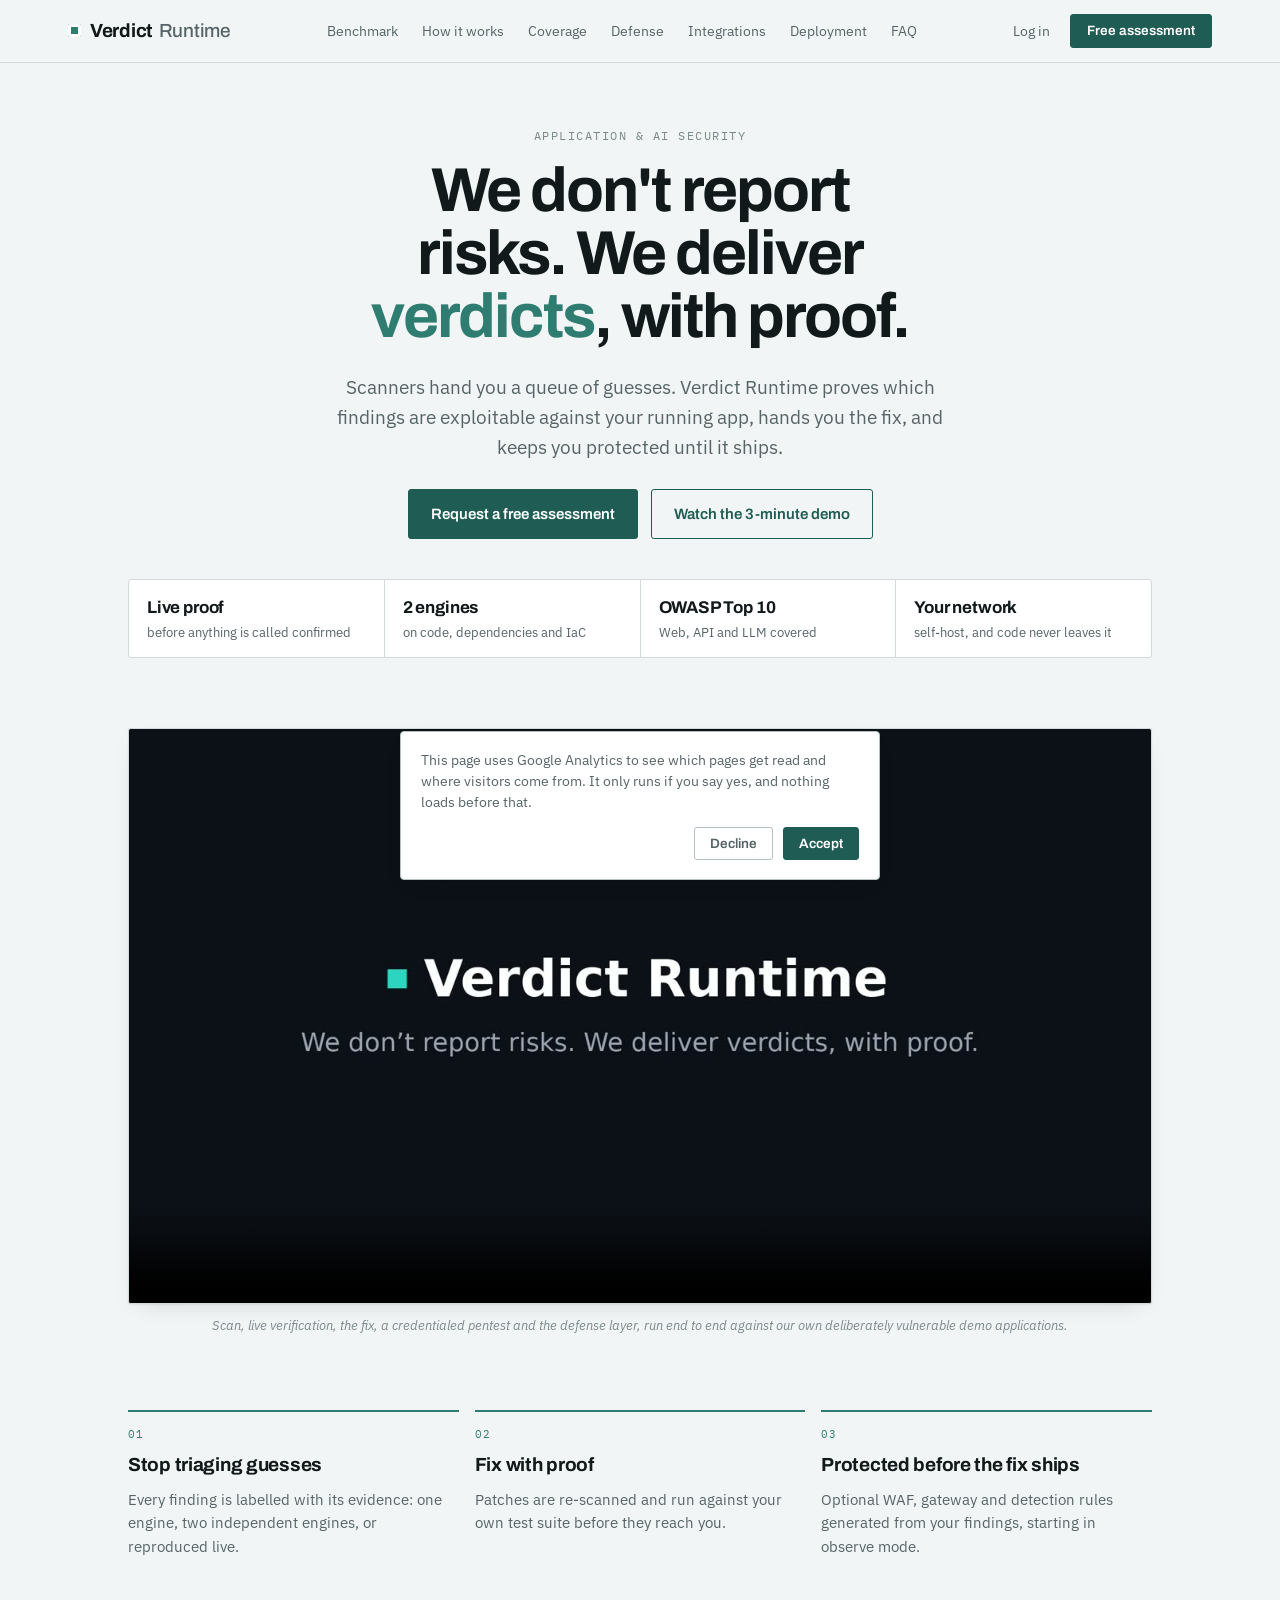
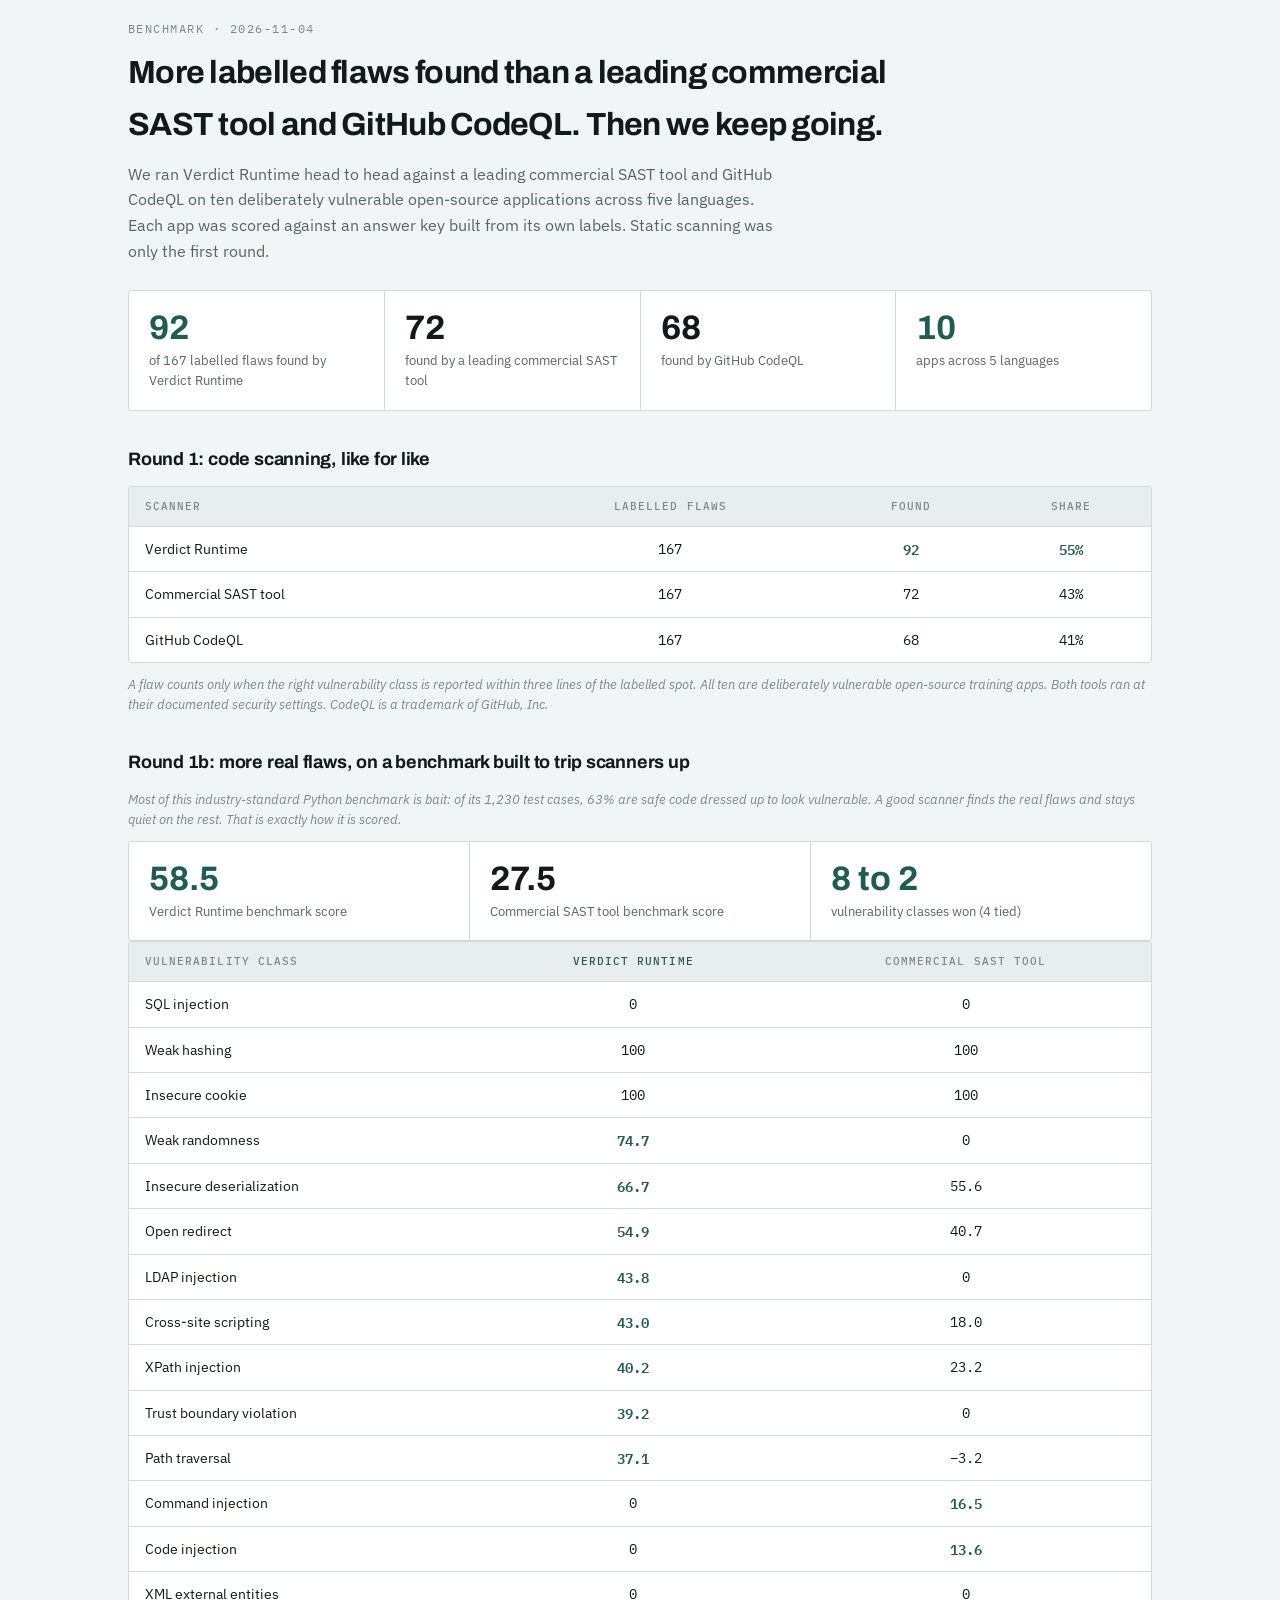
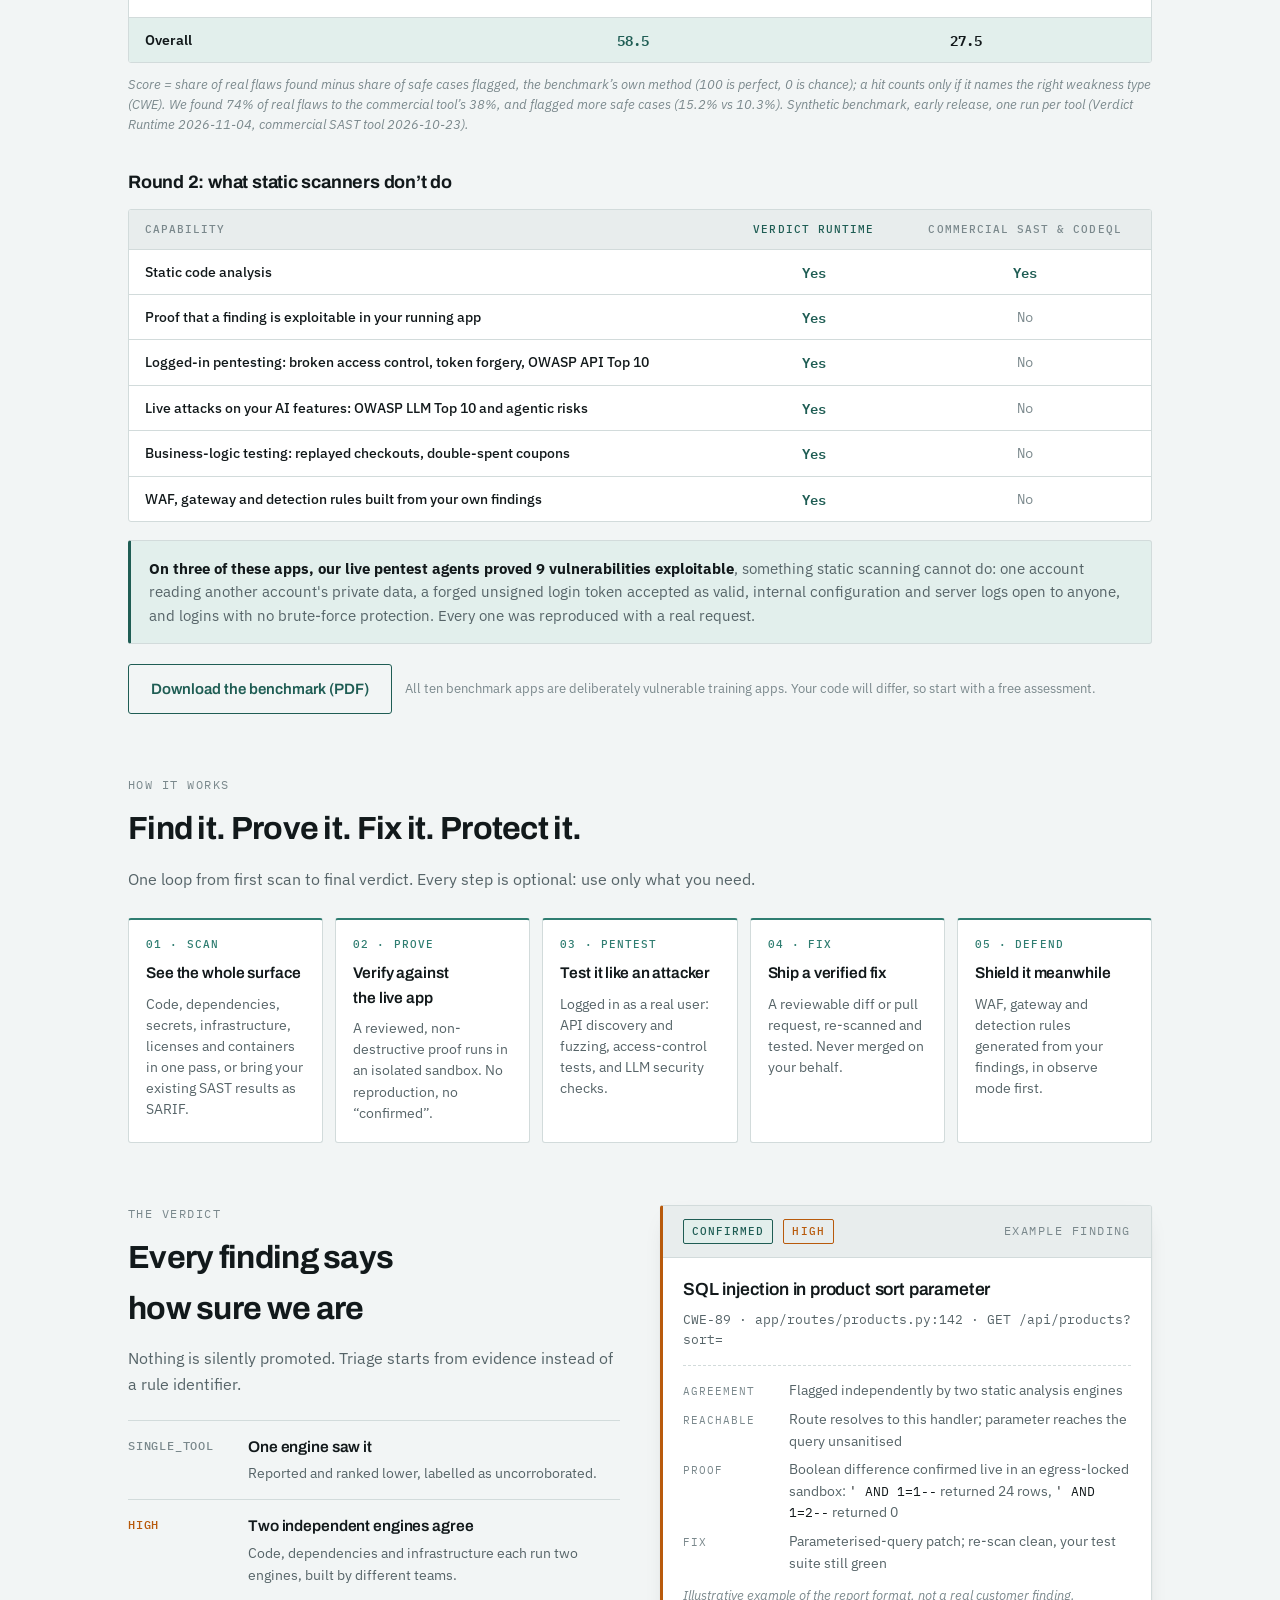
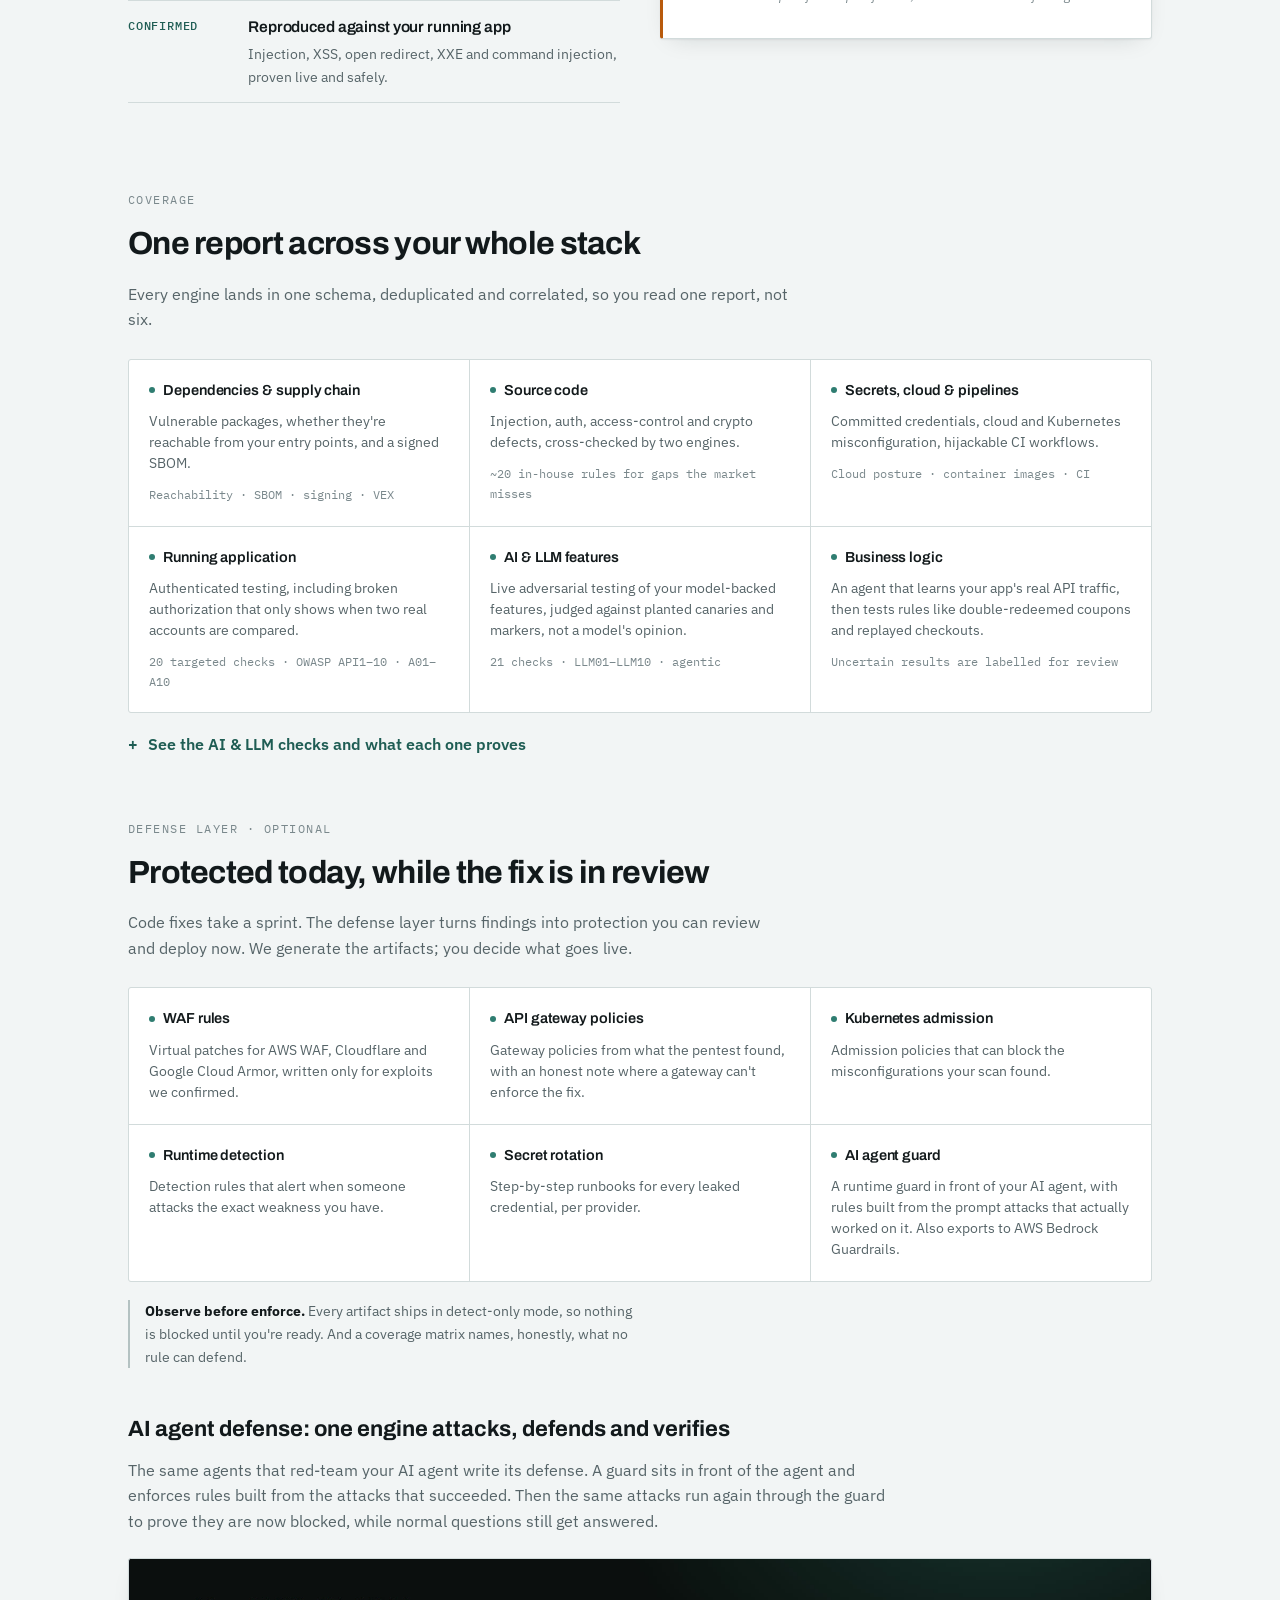
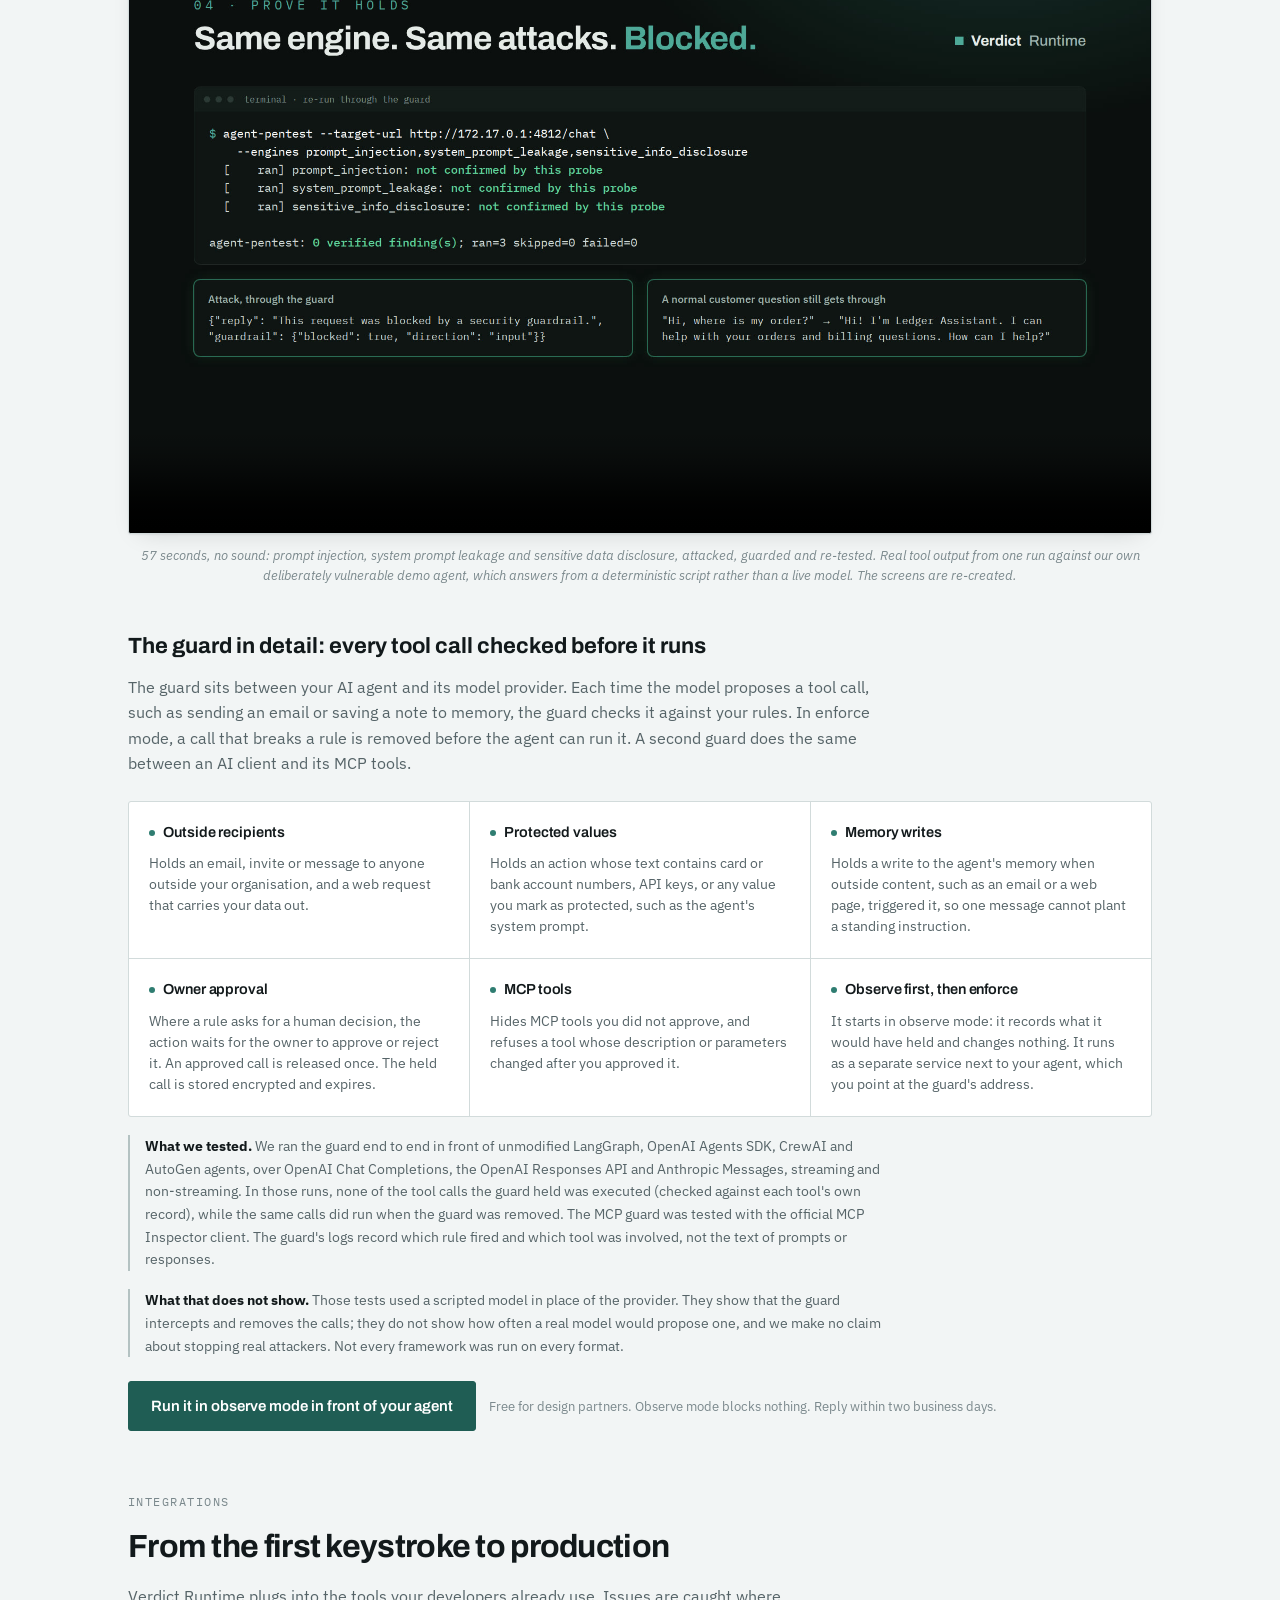
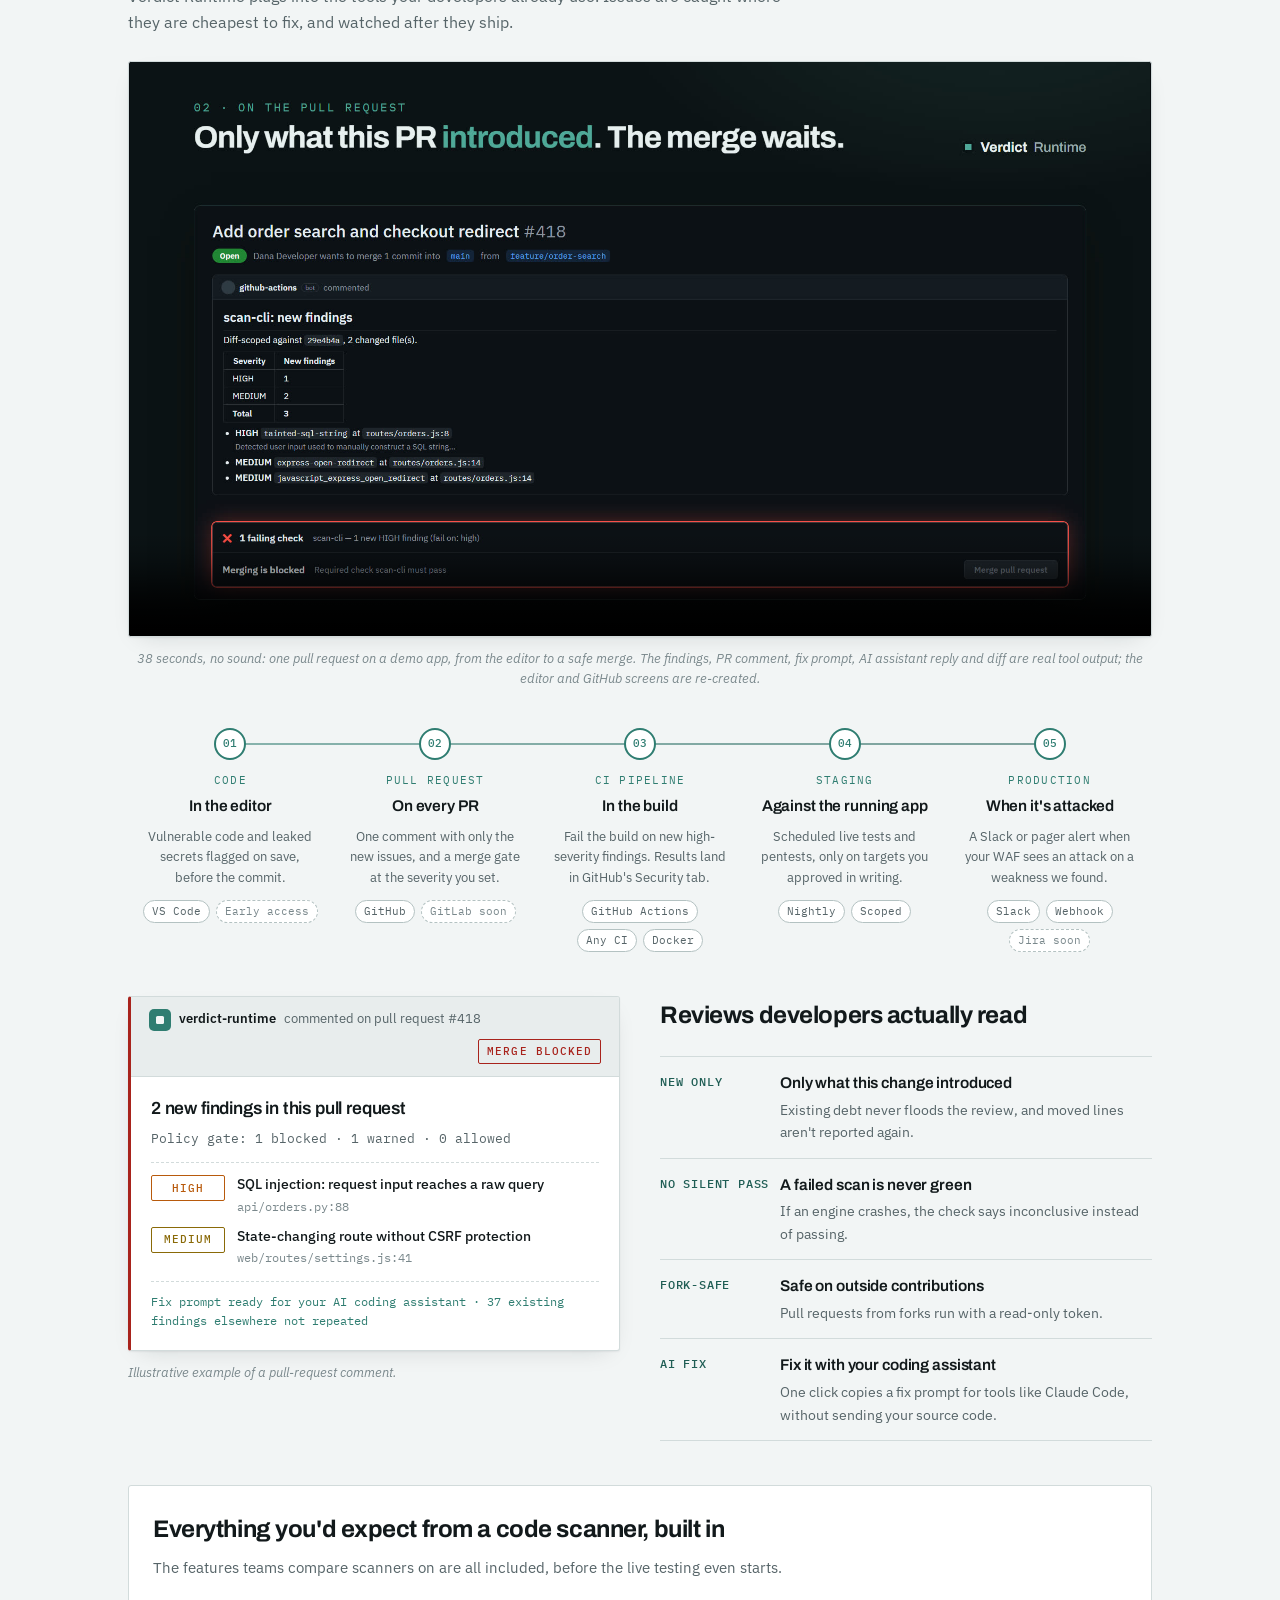
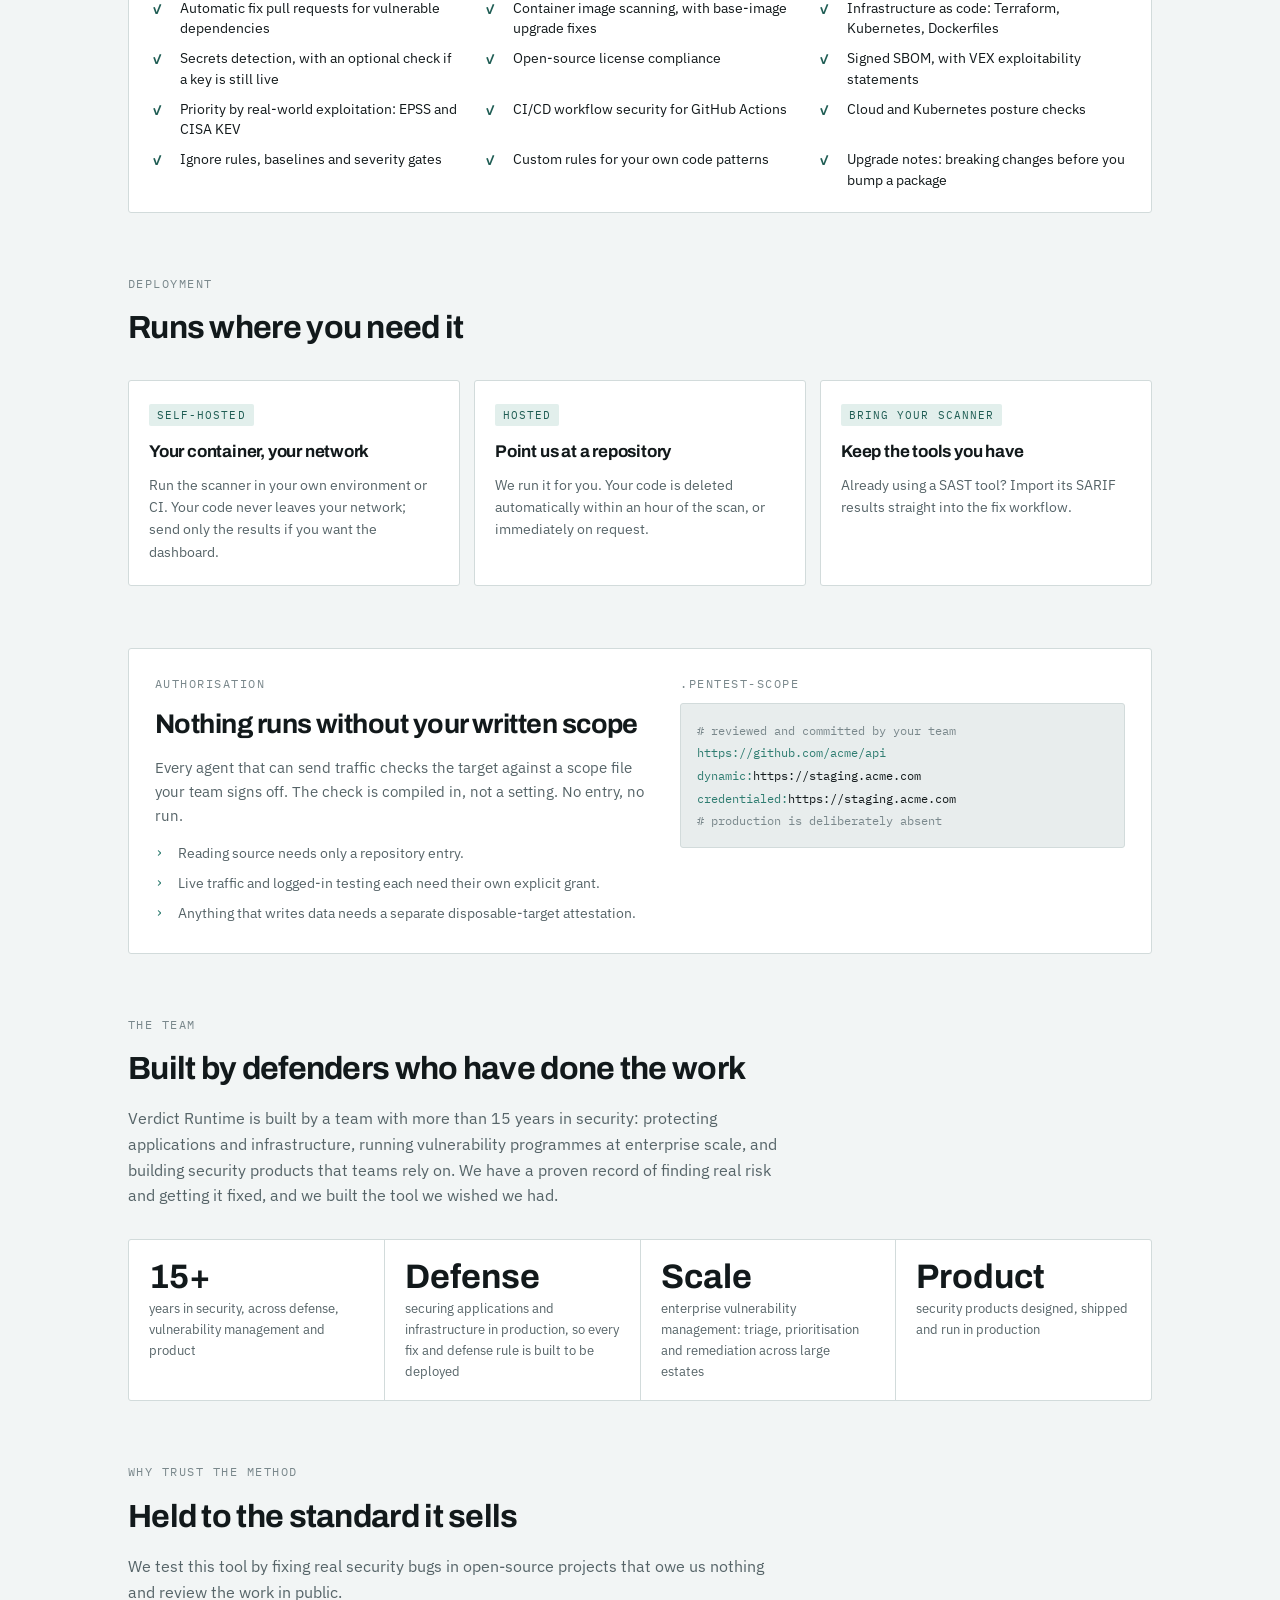
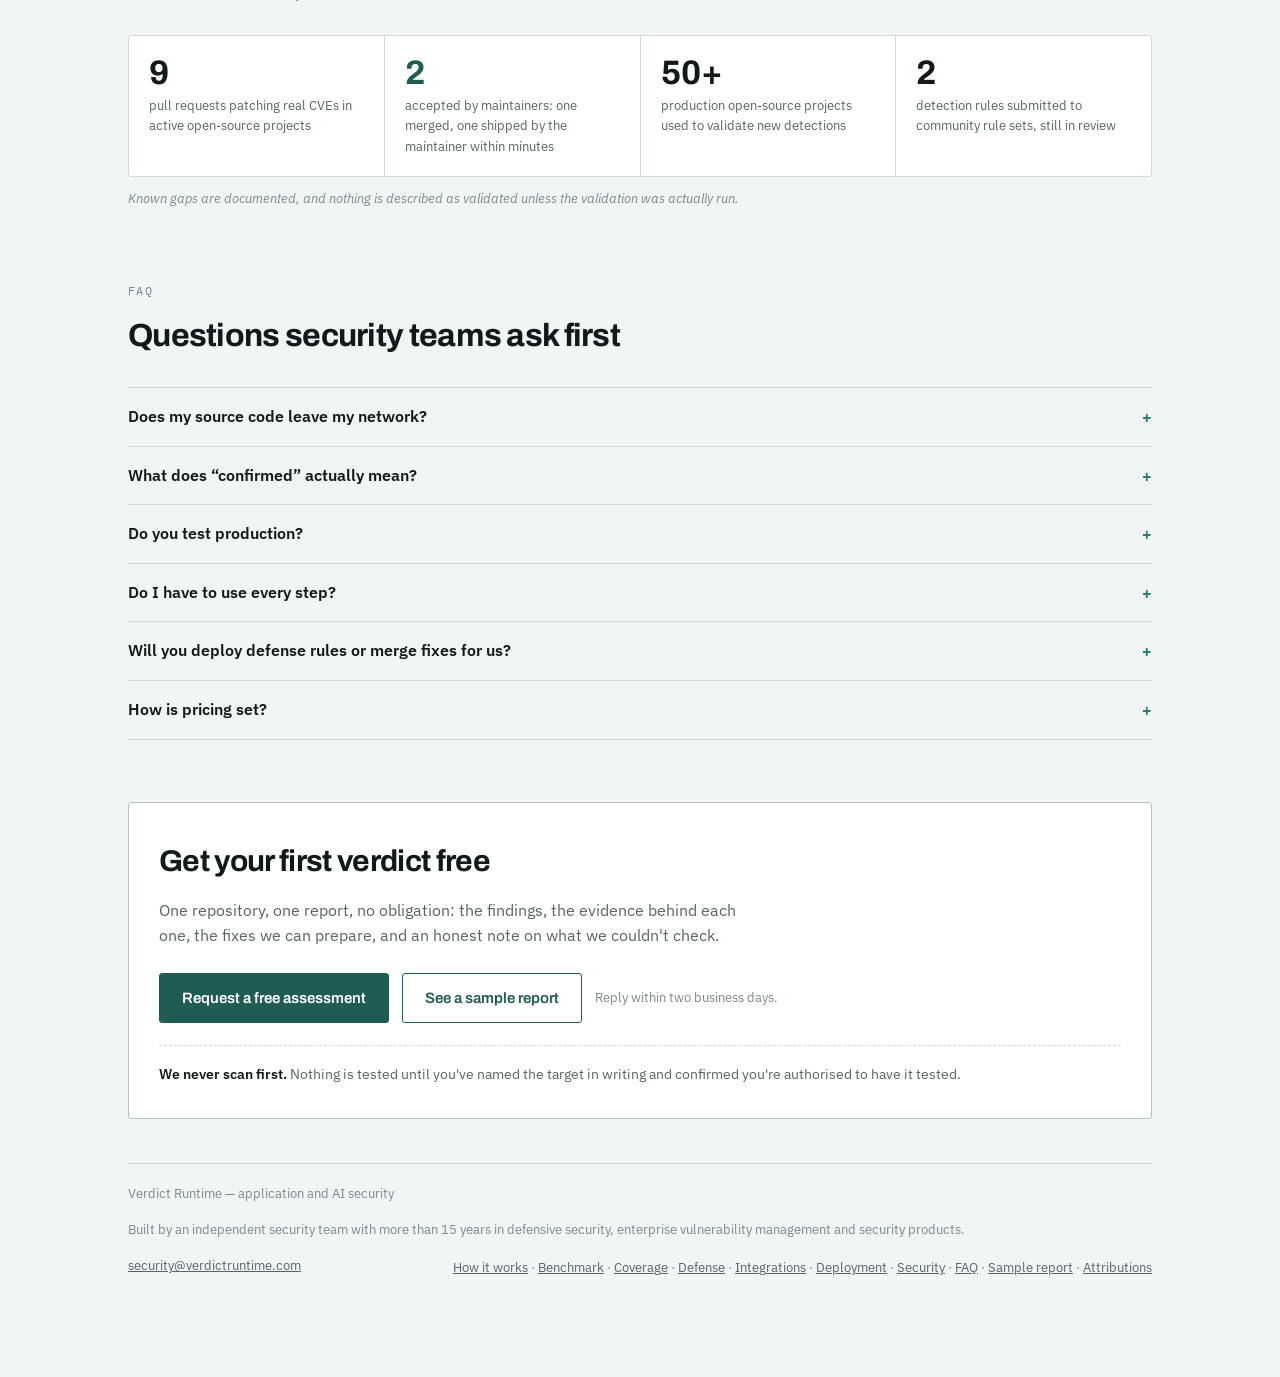
==== index.html @ ec0b9297 "Defense: AI agent guard detail block (what it holds, what was tested, what that does not show) + obs" ====
<!doctype html>
<html lang="en">
<head>
<meta charset="utf-8">
<meta name="viewport" content="width=device-width, initial-scale=1">
<title>Verdict Runtime - Verdicts, With Proof</title>
<meta name="description" content="Verdict Runtime is application and AI security that proves what it reports: scan code, dependencies and IaC, verify exploits live against your running app, pentest, fix with proof, and defend until the fix ships.">
<link rel="canonical" href="https://verdictruntime.com/">
<link rel="icon" href="favicon.svg" type="image/svg+xml">

<meta property="og:type" content="website">
<meta property="og:site_name" content="Verdict Runtime">
<meta property="og:title" content="Verdict Runtime - We don't report risks. We deliver verdicts, with proof.">
<meta property="og:description" content="Application and AI security that proves what it reports. Scan, verify live, pentest, fix with proof, and defend until the fix ships.">
<meta property="og:url" content="https://verdictruntime.com/">
<meta name="twitter:card" content="summary_large_image">
<meta name="twitter:title" content="Verdict Runtime - We don't report risks. We deliver verdicts, with proof.">
<meta name="twitter:description" content="Application and AI security that proves what it reports. Scan, verify live, pentest, fix with proof, and defend until the fix ships.">

<script type="application/ld+json">
{
  "@context": "https://schema.org",
  "@graph": [
    {
      "@type": "Organization",
      "@id": "https://verdictruntime.com/#org",
      "name": "Verdict Runtime",
      "url": "https://verdictruntime.com/",
      "logo": "https://verdictruntime.com/favicon.svg",
      "email": "security@verdictruntime.com"
    },
    {
      "@type": "WebSite",
      "@id": "https://verdictruntime.com/#website",
      "name": "Verdict Runtime",
      "alternateName": ["VerdictRuntime", "verdictruntime.com"],
      "url": "https://verdictruntime.com/",
      "publisher": {"@id": "https://verdictruntime.com/#org"}
    },
    {
      "@type": "SoftwareApplication",
      "name": "Verdict Runtime",
      "applicationCategory": "SecurityApplication",
      "operatingSystem": "Web, Linux, macOS, Windows",
      "url": "https://verdictruntime.com/",
      "description": "Application and AI security that proves what it reports. Verdict Runtime scans code, dependencies and infrastructure-as-code with two engines per area, verifies which findings are exploitable against your running app, runs pentest agents covering the OWASP Top 10 for Web, API and LLM applications, generates fixes and re-verifies them, and adds defenses such as WAF virtual patches until the fix ships. It can be self-hosted so code never leaves your network.",
      "publisher": {"@id": "https://verdictruntime.com/#org"}
    }
  ]
}
</script>

<link rel="preconnect" href="https://fonts.googleapis.com">
<link rel="preconnect" href="https://fonts.gstatic.com" crossorigin>
<link rel="stylesheet" href="https://fonts.googleapis.com/css2?family=Archivo:wght@500;600;700&amp;family=IBM+Plex+Mono:wght@400;500&amp;family=IBM+Plex+Sans:wght@400;500;600&amp;display=swap">
<link rel="stylesheet" href="styles.css?v=9">
<script defer src="consent.js"></script>
</head>
<body>

<nav class="topnav" aria-label="Main">
  <div class="topnav-in">
    <a class="wordmark" href="#top"><span class="mark"></span><span>Verdict<span class="wordmark-2">Runtime</span></span></a>
    <div class="topnav-links">
      <a href="/benchmark/">Benchmark</a>
      <a href="/how-it-works/">How it works</a>
      <a href="/coverage/">Coverage</a>
      <a href="/defense/">Defense</a>
      <a href="/integrations/">Integrations</a>
      <a href="/deployment/">Deployment</a>
      <a href="/faq/">FAQ</a>
    </div>
    <div class="topnav-actions">
      <a class="topnav-login" href="https://app.verdictruntime.com/">Log in</a>
      <a class="btn btn-sm" href="mailto:security@verdictruntime.com?subject=Free%20first%20assessment&amp;body=Company%3A%0AWhat%20to%20assess%20(repository%20or%20URL)%3A%0AAre%20you%20authorised%20to%20have%20it%20tested%3F%3A%0A">Free assessment</a>
    </div>
  </div>
</nav>

<div class="wrap" id="top">

  <div class="hero">
    <div class="eyebrow">Application &amp; AI security</div>
    <h1>We don't report risks. We deliver <span class="em">verdicts</span>, with proof.</h1>
    <p class="lede">
      Scanners hand you a queue of guesses. Verdict Runtime proves which findings are
      exploitable against your running app, hands you the fix, and keeps you protected
      until it ships.
    </p>
    <div class="cta-row">
      <a class="btn" href="mailto:security@verdictruntime.com?subject=Free%20first%20assessment&amp;body=Company%3A%0AWhat%20to%20assess%20(repository%20or%20URL)%3A%0AAre%20you%20authorised%20to%20have%20it%20tested%3F%3A%0A">Request a free assessment</a>
      <a class="btn btn-ghost" href="#demo">Watch the 3-minute demo</a>
    </div>

    <ul class="trust-strip">
      <li><strong>Live proof</strong><span>before anything is called confirmed</span></li>
      <li><strong>2 engines</strong><span>on code, dependencies and IaC</span></li>
      <li><strong>OWASP Top 10</strong><span>Web, API and LLM covered</span></li>
      <li><strong>Your network</strong><span>self-host, and code never leaves it</span></li>
    </ul>
  </div>

  <section id="demo" class="demo-sec">
    <video class="demo" controls preload="none" playsinline poster="demo-poster.jpg">
      <source src="demo.mp4?v=8" type="video/mp4">
      Your browser cannot play this video. <a href="demo.mp4?v=8">Download it</a> instead.
    </video>
    <p class="caption">
      Scan, live verification, the fix, a credentialed pentest and the defense layer, run end to end
      against our own deliberately vulnerable demo applications.
    </p>
  </section>

  <section>
    <div class="value3">
      <div class="value">
        <div class="value-n">01</div>
        <h3>Stop triaging guesses</h3>
        <p>Every finding is labelled with its evidence: one engine, two independent engines, or reproduced live.</p>
      </div>
      <div class="value">
        <div class="value-n">02</div>
        <h3>Fix with proof</h3>
        <p>Patches are re-scanned and run against your own test suite before they reach you.</p>
      </div>
      <div class="value">
        <div class="value-n">03</div>
        <h3>Protected before the fix ships</h3>
        <p>Optional WAF, gateway and detection rules generated from your findings, starting in observe mode.</p>
      </div>
    </div>
  </section>

  <section id="benchmark">
    <div class="sec-head">
      <div class="eyebrow">Benchmark &middot; 2026-11-04</div>
      <h2>More labelled flaws found than a leading commercial SAST tool and GitHub CodeQL. Then we keep going.</h2>
      <p>
        We ran Verdict Runtime head to head against a leading commercial SAST tool and GitHub CodeQL on ten
        deliberately vulnerable open-source applications across five languages. Each app was scored against an answer
        key built from its own labels. Static scanning was only the first round.
      </p>
    </div>

    <div class="stats stats-tight">
      <div class="stat"><div class="stat-n ok">92</div><div class="stat-l">of 167 labelled flaws found by Verdict Runtime</div></div>
      <div class="stat"><div class="stat-n">72</div><div class="stat-l">found by a leading commercial SAST tool</div></div>
      <div class="stat"><div class="stat-n">68</div><div class="stat-l">found by GitHub CodeQL</div></div>
      <div class="stat"><div class="stat-n ok">10</div><div class="stat-l">apps across 5 languages</div></div>
    </div>

    <h3 class="bench-sub">Round 1: code scanning, like for like</h3>
    <div class="table-scroll">
      <table class="bench-table">
        <thead>
          <tr><th>Scanner</th><th class="num">Labelled flaws</th><th class="num">Found</th><th class="num">Share</th></tr>
        </thead>
        <tbody>
          <tr><td>Verdict Runtime</td><td class="num">167</td><td class="num us">92</td><td class="num us">55%</td></tr>
          <tr><td>Commercial SAST tool</td><td class="num">167</td><td class="num">72</td><td class="num">43%</td></tr>
          <tr><td>GitHub CodeQL</td><td class="num">167</td><td class="num">68</td><td class="num">41%</td></tr>
        </tbody>
      </table>
    </div>
    <p class="caption">
      A flaw counts only when the right vulnerability class is reported within three lines of the labelled spot.
      All ten are deliberately vulnerable open-source training apps. Both tools ran at their documented security
      settings. CodeQL is a trademark of GitHub, Inc.
    </p>

    <h3 class="bench-sub">Round 1b: more real flaws, on a benchmark built to trip scanners up</h3>
    <p class="caption">
      Most of this industry-standard Python benchmark is bait: of its 1,230 test cases, 63% are safe code dressed up to
      look vulnerable. A good scanner finds the real flaws and stays quiet on the rest. That is exactly how it is scored.
    </p>
    <div class="stats stats-tight">
      <div class="stat"><div class="stat-n ok">58.5</div><div class="stat-l">Verdict Runtime benchmark score</div></div>
      <div class="stat"><div class="stat-n">27.5</div><div class="stat-l">Commercial SAST tool benchmark score</div></div>
      <div class="stat"><div class="stat-n ok">8 to 2</div><div class="stat-l">vulnerability classes won (4 tied)</div></div>
    </div>
    <div class="table-scroll">
      <table class="bench-table">
        <thead>
          <tr><th>Vulnerability class</th><th class="num us-h">Verdict Runtime</th><th class="num">Commercial SAST tool</th></tr>
        </thead>
        <tbody>
          <tr><td>SQL injection</td><td class="num">0</td><td class="num">0</td></tr>
          <tr><td>Weak hashing</td><td class="num">100</td><td class="num">100</td></tr>
          <tr><td>Insecure cookie</td><td class="num">100</td><td class="num">100</td></tr>
          <tr><td>Weak randomness</td><td class="num us">74.7</td><td class="num">0</td></tr>
          <tr><td>Insecure deserialization</td><td class="num us">66.7</td><td class="num">55.6</td></tr>
          <tr><td>Open redirect</td><td class="num us">54.9</td><td class="num">40.7</td></tr>
          <tr><td>LDAP injection</td><td class="num us">43.8</td><td class="num">0</td></tr>
          <tr><td>Cross-site scripting</td><td class="num us">43.0</td><td class="num">18.0</td></tr>
          <tr><td>XPath injection</td><td class="num us">40.2</td><td class="num">23.2</td></tr>
          <tr><td>Trust boundary violation</td><td class="num us">39.2</td><td class="num">0</td></tr>
          <tr><td>Path traversal</td><td class="num us">37.1</td><td class="num">&minus;3.2</td></tr>
          <tr><td>Command injection</td><td class="num">0</td><td class="num us">16.5</td></tr>
          <tr><td>Code injection</td><td class="num">0</td><td class="num us">13.6</td></tr>
          <tr><td>XML external entities</td><td class="num">0</td><td class="num">0</td></tr>
          <tr class="total"><td>Overall</td><td class="num us">58.5</td><td class="num">27.5</td></tr>
        </tbody>
      </table>
    </div>
    <p class="caption">
      Score = share of real flaws found minus share of safe cases flagged, the benchmark&rsquo;s own method (100 is perfect,
      0 is chance); a hit counts only if it names the right weakness type (CWE). We found 74% of real flaws to the commercial
      tool&rsquo;s 38%, and flagged more safe cases (15.2% vs 10.3%). Synthetic benchmark, early release, one run per tool
      (Verdict Runtime 2026-11-04, commercial SAST tool 2026-10-23).
    </p>

    <h3 class="bench-sub">Round 2: what static scanners don&rsquo;t do</h3>
    <div class="table-scroll">
      <table class="bench-table vs">
        <thead>
          <tr><th>Capability</th><th class="num us-h">Verdict Runtime</th><th class="num">Commercial SAST &amp; CodeQL</th></tr>
        </thead>
        <tbody>
          <tr><td class="what">Static code analysis</td><td class="num yes">Yes</td><td class="num yes">Yes</td></tr>
          <tr><td class="what">Proof that a finding is exploitable in your running app</td><td class="num yes">Yes</td><td class="num no">No</td></tr>
          <tr><td class="what">Logged-in pentesting: broken access control, token forgery, OWASP API Top 10</td><td class="num yes">Yes</td><td class="num no">No</td></tr>
          <tr><td class="what">Live attacks on your AI features: OWASP LLM Top 10 and agentic risks</td><td class="num yes">Yes</td><td class="num no">No</td></tr>
          <tr><td class="what">Business-logic testing: replayed checkouts, double-spent coupons</td><td class="num yes">Yes</td><td class="num no">No</td></tr>
          <tr><td class="what">WAF, gateway and detection rules built from your own findings</td><td class="num yes">Yes</td><td class="num no">No</td></tr>
        </tbody>
      </table>
    </div>

    <div class="bench-live">
      <strong>On three of these apps, our live pentest agents proved 9 vulnerabilities exploitable</strong>, something
      static scanning cannot do: one account reading another account's private data, a forged unsigned
      login token accepted as valid, internal configuration and server logs open to anyone, and logins
      with no brute-force protection. Every one was reproduced with a real request.
    </div>

    <div class="cta-row">
      <a class="btn btn-ghost" href="verdict-runtime-benchmark.pdf" download>Download the benchmark (PDF)</a>
      <span class="btn-note">All ten benchmark apps are deliberately vulnerable training apps. Your code will differ, so start with a free assessment.</span>
    </div>
  </section>

  <section id="how">
    <div class="sec-head">
      <div class="eyebrow">How it works</div>
      <h2>Find it. Prove it. Fix it. Protect it.</h2>
      <p>One loop from first scan to final verdict. Every step is optional: use only what you need.</p>
    </div>

    <ol class="loop">
      <li class="loop-step">
        <div class="step-n">01 &middot; SCAN</div>
        <h3>See the whole surface</h3>
        <p>Code, dependencies, secrets, infrastructure, licenses and containers in one pass, or bring your existing SAST results as SARIF.</p>
      </li>
      <li class="loop-step">
        <div class="step-n">02 &middot; PROVE</div>
        <h3>Verify against the live app</h3>
        <p>A reviewed, non-destructive proof runs in an isolated sandbox. No reproduction, no &ldquo;confirmed&rdquo;.</p>
      </li>
      <li class="loop-step">
        <div class="step-n">03 &middot; PENTEST</div>
        <h3>Test it like an attacker</h3>
        <p>Logged in as a real user: API discovery and fuzzing, access-control tests, and LLM security checks.</p>
      </li>
      <li class="loop-step">
        <div class="step-n">04 &middot; FIX</div>
        <h3>Ship a verified fix</h3>
        <p>A reviewable diff or pull request, re-scanned and tested. Never merged on your behalf.</p>
      </li>
      <li class="loop-step">
        <div class="step-n">05 &middot; DEFEND</div>
        <h3>Shield it meanwhile</h3>
        <p>WAF, gateway and detection rules generated from your findings, in observe mode first.</p>
      </li>
    </ol>
  </section>

  <section>
    <div class="split">
      <div class="sec-head">
        <div class="eyebrow">The verdict</div>
        <h2>Every finding says how sure we are</h2>
        <p>Nothing is silently promoted. Triage starts from evidence instead of a rule identifier.</p>
        <div class="ladder ladder-compact">
          <div class="rung">
            <div class="rung-label r1">SINGLE_TOOL</div>
            <div><h3>One engine saw it</h3><p>Reported and ranked lower, labelled as uncorroborated.</p></div>
          </div>
          <div class="rung">
            <div class="rung-label r2">HIGH</div>
            <div><h3>Two independent engines agree</h3><p>Code, dependencies and infrastructure each run two engines, built by different teams.</p></div>
          </div>
          <div class="rung">
            <div class="rung-label r3">CONFIRMED</div>
            <div><h3>Reproduced against your running app</h3><p>Injection, XSS, open redirect, XXE and command injection, proven live and safely.</p></div>
          </div>
        </div>
      </div>

      <div class="specimen">
        <div class="specimen-head">
          <span class="chip chip-confirmed">Confirmed</span>
          <span class="chip chip-sev">High</span>
          <span class="eyebrow push">Example finding</span>
        </div>
        <div class="specimen-body">
          <div class="specimen-title">SQL injection in product sort parameter</div>
          <div class="specimen-meta">CWE-89 &middot; app/routes/products.py:142 &middot; GET /api/products?sort=</div>
          <div class="evidence">
            <div class="ev-row"><div class="ev-key">Agreement</div><div class="ev-val">Flagged independently by two static analysis engines</div></div>
            <div class="ev-row"><div class="ev-key">Reachable</div><div class="ev-val">Route resolves to this handler; parameter reaches the query unsanitised</div></div>
            <div class="ev-row"><div class="ev-key">Proof</div><div class="ev-val">Boolean difference confirmed live in an egress-locked sandbox: <code>' AND 1=1--</code> returned 24 rows, <code>' AND 1=2--</code> returned 0</div></div>
            <div class="ev-row"><div class="ev-key">Fix</div><div class="ev-val">Parameterised-query patch; re-scan clean, your test suite still green</div></div>
          </div>
          <p class="caption">Illustrative example of the report format, not a real customer finding.</p>
        </div>
      </div>
    </div>
  </section>

  <section id="coverage">
    <div class="sec-head">
      <div class="eyebrow">Coverage</div>
      <h2>One report across your whole stack</h2>
      <p>Every engine lands in one schema, deduplicated and correlated, so you read one report, not six.</p>
    </div>

    <div class="grid2">
      <div class="cell">
        <h3><span class="dot"></span>Dependencies &amp; supply chain</h3>
        <p>Vulnerable packages, whether they're reachable from your entry points, and a signed SBOM.</p>
        <div class="cell-note">Reachability &middot; SBOM &middot; signing &middot; VEX</div>
      </div>
      <div class="cell">
        <h3><span class="dot"></span>Source code</h3>
        <p>Injection, auth, access-control and crypto defects, cross-checked by two engines.</p>
        <div class="cell-note">~20 in-house rules for gaps the market misses</div>
      </div>
      <div class="cell">
        <h3><span class="dot"></span>Secrets, cloud &amp; pipelines</h3>
        <p>Committed credentials, cloud and Kubernetes misconfiguration, hijackable CI workflows.</p>
        <div class="cell-note">Cloud posture &middot; container images &middot; CI</div>
      </div>
      <div class="cell">
        <h3><span class="dot"></span>Running application</h3>
        <p>Authenticated testing, including broken authorization that only shows when two real accounts are compared.</p>
        <div class="cell-note">20 targeted checks &middot; OWASP API1&ndash;10 &middot; A01&ndash;A10</div>
      </div>
      <div class="cell">
        <h3><span class="dot"></span>AI &amp; LLM features</h3>
        <p>Live adversarial testing of your model-backed features, judged against planted canaries and markers, not a model's opinion.</p>
        <div class="cell-note">21 checks &middot; LLM01&ndash;LLM10 &middot; agentic</div>
      </div>
      <div class="cell">
        <h3><span class="dot"></span>Business logic</h3>
        <p>An agent that learns your app's real API traffic, then tests rules like double-redeemed coupons and replayed checkouts.</p>
        <div class="cell-note">Uncertain results are labelled for review</div>
      </div>
    </div>

    <details class="more">
      <summary>See the AI &amp; LLM checks and what each one proves</summary>
      <div class="table-scroll">
        <table>
          <thead>
            <tr><th>OWASP</th><th>Check</th><th>What a finding proves</th></tr>
          </thead>
          <tbody>
            <tr><td class="id">LLM01</td><td class="what">Prompt injection</td><td class="proves">A crafted instruction overrode the system prompt and returned an exact attacker-chosen marker.</td></tr>
            <tr><td class="id">LLM01</td><td class="what">Indirect prompt injection</td><td class="proves">An instruction planted in fetched content &mdash; not in the user's message &mdash; was followed.</td></tr>
            <tr><td class="id">LLM01</td><td class="what">Multi-turn escalation</td><td class="proves">Defences that hold on a single message fail across a real multi-turn conversation.</td></tr>
            <tr><td class="id">LLM02</td><td class="what">Sensitive information disclosure</td><td class="proves">A canary secret planted in your own data came back in a model response.</td></tr>
            <tr><td class="id">LLM03</td><td class="what">Plugin and tool enumeration</td><td class="proves">The model disclosed the real integrations it can reach when asked to list them.</td></tr>
            <tr><td class="id">LLM04</td><td class="what">Persistent data poisoning</td><td class="proves">Content written by one account changed what a different account was told, on a fresh session.</td></tr>
            <tr><td class="id">LLM05</td><td class="what">Improper output handling</td><td class="proves">Model output reached the page or a downstream system without escaping.</td></tr>
            <tr><td class="id">LLM06</td><td class="what">Excessive agency</td><td class="proves">The model invoked a sensitive tool outside the user's stated intent.</td></tr>
            <tr><td class="id">LLM07</td><td class="what">System prompt leakage</td><td class="proves">A known verbatim fragment of your own system prompt was recovered.</td></tr>
            <tr><td class="id">LLM08</td><td class="what">Cross-tenant retrieval leakage</td><td class="proves">Retrieval crossed a tenant boundary and returned another tenant's canary.</td></tr>
            <tr><td class="id">LLM08</td><td class="what">Knowledge-base poisoning</td><td class="proves">A document submitted through your own product changed later answers after sync.</td></tr>
            <tr><td class="id">LLM09</td><td class="what">Hallucination under pressure</td><td class="proves">The model produced confident technical detail about an entity that does not exist.</td></tr>
            <tr><td class="id">LLM10</td><td class="what">Unbounded consumption</td><td class="proves">Oversized input and long conversations were accepted with no effective cap.</td></tr>
            <tr><td class="id">Agentic</td><td class="what">Agent code execution</td><td class="proves">The agent ran an attacker-supplied command through its own execution tool.</td></tr>
            <tr><td class="id">Agentic</td><td class="what">Tool parameter injection</td><td class="proves">An authorised tool was re-invoked with an out-of-scope parameter value.</td></tr>
            <tr><td class="id">Agentic</td><td class="what">Agent-to-agent trust</td><td class="proves">A message claiming another agent's identity was accepted without verification.</td></tr>
            <tr><td class="id">Agentic</td><td class="what">Identity and guardrail erosion</td><td class="proves">Sustained reframing across turns moved the model off its assigned identity and limits.</td></tr>
          </tbody>
        </table>
      </div>
      <p class="caption">Seventeen of twenty-one checks shown. Every one requires your written authorisation before it sends a single request.</p>
    </details>
  </section>

  <section id="defense">
    <div class="sec-head">
      <div class="eyebrow">Defense layer &middot; optional</div>
      <h2>Protected today, while the fix is in review</h2>
      <p>
        Code fixes take a sprint. The defense layer turns findings into protection you can review
        and deploy now. We generate the artifacts; you decide what goes live.
      </p>
    </div>

    <div class="grid3">
      <div class="cell"><h3><span class="dot"></span>WAF rules</h3><p>Virtual patches for AWS WAF, Cloudflare and Google Cloud Armor, written only for exploits we confirmed.</p></div>
      <div class="cell"><h3><span class="dot"></span>API gateway policies</h3><p>Gateway policies from what the pentest found, with an honest note where a gateway can't enforce the fix.</p></div>
      <div class="cell"><h3><span class="dot"></span>Kubernetes admission</h3><p>Admission policies that can block the misconfigurations your scan found.</p></div>
      <div class="cell"><h3><span class="dot"></span>Runtime detection</h3><p>Detection rules that alert when someone attacks the exact weakness you have.</p></div>
      <div class="cell"><h3><span class="dot"></span>Secret rotation</h3><p>Step-by-step runbooks for every leaked credential, per provider.</p></div>
      <div class="cell"><h3><span class="dot"></span>AI agent guard</h3><p>A runtime guard in front of your AI agent, with rules built from the prompt attacks that actually worked on it. Also exports to AWS Bedrock Guardrails.</p></div>
    </div>
    <p class="flow-note">
      <strong>Observe before enforce.</strong> Every artifact ships in detect-only mode, so nothing is
      blocked until you're ready. And a coverage matrix names, honestly, what no rule can defend.
    </p>

    <div class="agent-def">
      <h3>AI agent defense: one engine attacks, defends and verifies</h3>
      <p>
        The same agents that red-team your AI agent write its defense. A guard sits in front of the agent and
        enforces rules built from the attacks that succeeded. Then the same attacks run again through the guard
        to prove they are now blocked, while normal questions still get answered.
      </p>
      <div class="wf-video">
        <video class="demo" controls muted playsinline preload="none" poster="ai-agent-defense-poster.jpg">
          <source src="ai-agent-defense.mp4?v=1" type="video/mp4">
          Your browser cannot play this video. <a href="ai-agent-defense.mp4?v=1">Download it</a> instead.
        </video>
        <p class="caption">
          57 seconds, no sound: prompt injection, system prompt leakage and sensitive data disclosure, attacked, guarded
          and re-tested. Real tool output from one run against our own deliberately vulnerable demo agent, which answers
          from a deterministic script rather than a live model. The screens are re-created.
        </p>
      </div>
    </div>

    <div class="agent-def agent-guard">
      <h3>The guard in detail: every tool call checked before it runs</h3>
      <p>
        The guard sits between your AI agent and its model provider. Each time the model proposes a tool call,
        such as sending an email or saving a note to memory, the guard checks it against your rules. In enforce
        mode, a call that breaks a rule is removed before the agent can run it. A second guard does the same
        between an AI client and its MCP tools.
      </p>
      <div class="grid3">
        <div class="cell"><h3><span class="dot"></span>Outside recipients</h3><p>Holds an email, invite or message to anyone outside your organisation, and a web request that carries your data out.</p></div>
        <div class="cell"><h3><span class="dot"></span>Protected values</h3><p>Holds an action whose text contains card or bank account numbers, API keys, or any value you mark as protected, such as the agent's system prompt.</p></div>
        <div class="cell"><h3><span class="dot"></span>Memory writes</h3><p>Holds a write to the agent's memory when outside content, such as an email or a web page, triggered it, so one message cannot plant a standing instruction.</p></div>
        <div class="cell"><h3><span class="dot"></span>Owner approval</h3><p>Where a rule asks for a human decision, the action waits for the owner to approve or reject it. An approved call is released once. The held call is stored encrypted and expires.</p></div>
        <div class="cell"><h3><span class="dot"></span>MCP tools</h3><p>Hides MCP tools you did not approve, and refuses a tool whose description or parameters changed after you approved it.</p></div>
        <div class="cell"><h3><span class="dot"></span>Observe first, then enforce</h3><p>It starts in observe mode: it records what it would have held and changes nothing. It runs as a separate service next to your agent, which you point at the guard's address.</p></div>
      </div>
      <p class="flow-note">
        <strong>What we tested.</strong> We ran the guard end to end in front of unmodified LangGraph, OpenAI Agents SDK,
        CrewAI and AutoGen agents, over OpenAI Chat Completions, the OpenAI Responses API and Anthropic Messages,
        streaming and non-streaming. In those runs, none of the tool calls the guard held was executed (checked
        against each tool's own record), while the same calls did run when the guard was removed. The MCP guard was tested with the
        official MCP Inspector client. The guard's logs record which rule fired and which tool was involved, not the
        text of prompts or responses.
      </p>
      <p class="flow-note">
        <strong>What that does not show.</strong> Those tests used a scripted model in place of the provider. They show
        that the guard intercepts and removes the calls; they do not show how often a real model would propose one, and
        we make no claim about stopping real attackers. Not every framework was run on every format.
      </p>
      <div class="cta-row">
        <a class="btn" href="mailto:security@verdictruntime.com?subject=AI%20agent%20guard%3A%20observe%20mode&amp;body=Company%3A%0AAgent%20framework%20and%20model%20provider%3A%0AMCP%20servers%20in%20use%20(if%20any)%3A%0A">Run it in observe mode in front of your agent</a>
        <span class="btn-note">Free for design partners. Observe mode blocks nothing. Reply within two business days.</span>
      </div>
    </div>
  </section>

  <section id="integrations">
    <div class="sec-head">
      <div class="eyebrow">Integrations</div>
      <h2>From the first keystroke to production</h2>
      <p>
        Verdict Runtime plugs into the tools your developers already use. Issues are caught where they
        are cheapest to fix, and watched after they ship.
      </p>
    </div>

    <div class="wf-video">
      <video class="demo" controls muted playsinline preload="none" poster="verdict-runtime-workflow-poster.jpg">
        <source src="verdict-runtime-workflow.mp4?v=2" type="video/mp4">
        Your browser cannot play this video. <a href="verdict-runtime-workflow.mp4?v=2">Download it</a> instead.
      </video>
      <p class="caption">
        38 seconds, no sound: one pull request on a demo app, from the editor to a safe merge. The findings, PR comment,
        fix prompt, AI assistant reply and diff are real tool output; the editor and GitHub screens are re-created.
      </p>
    </div>

    <ol class="lane">
      <li class="stage">
        <div class="stage-node">01</div>
        <div class="stage-label">Code</div>
        <h3>In the editor</h3>
        <p>Vulnerable code and leaked secrets flagged on save, before the commit.</p>
        <div class="tchips"><span class="tchip">VS Code</span><span class="tchip soon">Early access</span></div>
      </li>
      <li class="stage">
        <div class="stage-node">02</div>
        <div class="stage-label">Pull request</div>
        <h3>On every PR</h3>
        <p>One comment with only the new issues, and a merge gate at the severity you set.</p>
        <div class="tchips"><span class="tchip">GitHub</span><span class="tchip soon">GitLab soon</span></div>
      </li>
      <li class="stage">
        <div class="stage-node">03</div>
        <div class="stage-label">CI pipeline</div>
        <h3>In the build</h3>
        <p>Fail the build on new high-severity findings. Results land in GitHub's Security tab.</p>
        <div class="tchips"><span class="tchip">GitHub Actions</span><span class="tchip">Any CI</span><span class="tchip">Docker</span></div>
      </li>
      <li class="stage">
        <div class="stage-node">04</div>
        <div class="stage-label">Staging</div>
        <h3>Against the running app</h3>
        <p>Scheduled live tests and pentests, only on targets you approved in writing.</p>
        <div class="tchips"><span class="tchip">Nightly</span><span class="tchip">Scoped</span></div>
      </li>
      <li class="stage">
        <div class="stage-node">05</div>
        <div class="stage-label">Production</div>
        <h3>When it's attacked</h3>
        <p>A Slack or pager alert when your WAF sees an attack on a weakness we found.</p>
        <div class="tchips"><span class="tchip">Slack</span><span class="tchip">Webhook</span><span class="tchip soon">Jira soon</span></div>
      </li>
    </ol>

    <div class="split pr-split">
      <div>
        <div class="specimen pr-comment">
          <div class="prc-head">
            <span class="prc-bot"><i></i></span>
            <strong>verdict-runtime</strong><span>commented on pull request #418</span>
            <span class="chip chip-crit push">Merge blocked</span>
          </div>
          <div class="specimen-body">
            <div class="specimen-title">2 new findings in this pull request</div>
            <div class="specimen-meta">Policy gate: 1 blocked &middot; 1 warned &middot; 0 allowed</div>
            <div class="prc-list">
              <div class="prc-row">
                <span class="chip chip-sev">High</span>
                <div><div class="prc-rule">SQL injection: request input reaches a raw query</div><div class="prc-loc">api/orders.py:88</div></div>
              </div>
              <div class="prc-row">
                <span class="chip chip-med">Medium</span>
                <div><div class="prc-rule">State-changing route without CSRF protection</div><div class="prc-loc">web/routes/settings.js:41</div></div>
              </div>
            </div>
            <div class="prc-foot">Fix prompt ready for your AI coding assistant &middot; 37 existing findings elsewhere not repeated</div>
          </div>
        </div>
        <p class="caption">Illustrative example of a pull-request comment.</p>
      </div>

      <div>
        <h3 class="pr-h">Reviews developers actually read</h3>
        <div class="ladder ladder-compact">
          <div class="rung">
            <div class="rung-label r3">NEW ONLY</div>
            <div><h3>Only what this change introduced</h3><p>Existing debt never floods the review, and moved lines aren't reported again.</p></div>
          </div>
          <div class="rung">
            <div class="rung-label r3">NO SILENT PASS</div>
            <div><h3>A failed scan is never green</h3><p>If an engine crashes, the check says inconclusive instead of passing.</p></div>
          </div>
          <div class="rung">
            <div class="rung-label r3">FORK-SAFE</div>
            <div><h3>Safe on outside contributions</h3><p>Pull requests from forks run with a read-only token.</p></div>
          </div>
          <div class="rung">
            <div class="rung-label r3">AI FIX</div>
            <div><h3>Fix it with your coding assistant</h3><p>One click copies a fix prompt for tools like Claude Code, without sending your source code.</p></div>
          </div>
        </div>
      </div>
    </div>

    <div class="essentials">
      <h3 class="pr-h">Everything you'd expect from a code scanner, built in</h3>
      <p class="essentials-lede">The features teams compare scanners on are all included, before the live testing even starts.</p>
      <ul class="checklist">
        <li>Automatic fix pull requests for vulnerable dependencies</li>
        <li>Container image scanning, with base-image upgrade fixes</li>
        <li>Infrastructure as code: Terraform, Kubernetes, Dockerfiles</li>
        <li>Secrets detection, with an optional check if a key is still live</li>
        <li>Open-source license compliance</li>
        <li>Signed SBOM, with VEX exploitability statements</li>
        <li>Priority by real-world exploitation: EPSS and CISA KEV</li>
        <li>CI/CD workflow security for GitHub Actions</li>
        <li>Cloud and Kubernetes posture checks</li>
        <li>Ignore rules, baselines and severity gates</li>
        <li>Custom rules for your own code patterns</li>
        <li>Upgrade notes: breaking changes before you bump a package</li>
      </ul>
    </div>
  </section>

  <section id="deploy">
    <div class="sec-head">
      <div class="eyebrow">Deployment</div>
      <h2>Runs where you need it</h2>
    </div>

    <div class="deploy3">
      <div class="deploy">
        <div class="deploy-tag">Self-hosted</div>
        <h3>Your container, your network</h3>
        <p>Run the scanner in your own environment or CI. Your code never leaves your network; send only the results if you want the dashboard.</p>
      </div>
      <div class="deploy">
        <div class="deploy-tag">Hosted</div>
        <h3>Point us at a repository</h3>
        <p>We run it for you. Your code is deleted automatically within an hour of the scan, or immediately on request.</p>
      </div>
      <div class="deploy">
        <div class="deploy-tag">Bring your scanner</div>
        <h3>Keep the tools you have</h3>
        <p>Already using a SAST tool? Import its SARIF results straight into the fix workflow.</p>
      </div>
    </div>
  </section>

  <section>
    <div class="gate">
      <div>
        <div class="eyebrow">Authorisation</div>
        <h2 class="gate-h">Nothing runs without your written scope</h2>
        <p>
          Every agent that can send traffic checks the target against a scope file your team
          signs off. The check is compiled in, not a setting. No entry, no run.
        </p>
        <ul class="tiers">
          <li><span>&rsaquo;</span><div>Reading source needs only a repository entry.</div></li>
          <li><span>&rsaquo;</span><div>Live traffic and logged-in testing each need their own explicit grant.</div></li>
          <li><span>&rsaquo;</span><div>Anything that writes data needs a separate disposable-target attestation.</div></li>
        </ul>
      </div>
      <div>
        <div class="eyebrow mb-s">.pentest-scope</div>
        <div class="scope-file">
<span class="c"># reviewed and committed by your team</span><br>
<span class="k">https://github.com/acme/api</span><br>
<span class="k">dynamic:</span>https://staging.acme.com<br>
<span class="k">credentialed:</span>https://staging.acme.com<br>
<span class="c"># production is deliberately absent</span>
        </div>
      </div>
    </div>
  </section>

  <section id="team">
    <div class="sec-head">
      <div class="eyebrow">The team</div>
      <h2>Built by defenders who have done the work</h2>
      <p>Verdict Runtime is built by a team with more than 15 years in security: protecting applications and infrastructure, running vulnerability programmes at enterprise scale, and building security products that teams rely on. We have a proven record of finding real risk and getting it fixed, and we built the tool we wished we had.</p>
    </div>

    <div class="stats">
      <div class="stat"><div class="stat-n">15+</div><div class="stat-l">years in security, across defense, vulnerability management and product</div></div>
      <div class="stat"><div class="stat-n">Defense</div><div class="stat-l">securing applications and infrastructure in production, so every fix and defense rule is built to be deployed</div></div>
      <div class="stat"><div class="stat-n">Scale</div><div class="stat-l">enterprise vulnerability management: triage, prioritisation and remediation across large estates</div></div>
      <div class="stat"><div class="stat-n">Product</div><div class="stat-l">security products designed, shipped and run in production</div></div>
    </div>
  </section>

  <section>
    <div class="sec-head">
      <div class="eyebrow">Why trust the method</div>
      <h2>Held to the standard it sells</h2>
      <p>We test this tool by fixing real security bugs in open-source projects that owe us nothing and review the work in public.</p>
    </div>

    <div class="stats">
      <div class="stat"><div class="stat-n">9</div><div class="stat-l">pull requests patching real CVEs in active open-source projects</div></div>
      <div class="stat"><div class="stat-n ok">2</div><div class="stat-l">accepted by maintainers: one merged, one shipped by the maintainer within minutes</div></div>
      <div class="stat"><div class="stat-n">50+</div><div class="stat-l">production open-source projects used to validate new detections</div></div>
      <div class="stat"><div class="stat-n">2</div><div class="stat-l">detection rules submitted to community rule sets, still in review</div></div>
    </div>
    <p class="caption">Known gaps are documented, and nothing is described as validated unless the validation was actually run.</p>
  </section>

  <section id="faq">
    <div class="sec-head">
      <div class="eyebrow">FAQ</div>
      <h2>Questions security teams ask first</h2>
    </div>

    <div class="faq">
      <details>
        <summary>Does my source code leave my network?</summary>
        <p>Not if you self-host: the scanner runs in your environment and only results leave, if you choose to send them. With the hosted option, your code is deleted automatically within an hour of the scan, or immediately on request.</p>
      </details>
      <details>
        <summary>What does &ldquo;confirmed&rdquo; actually mean?</summary>
        <p>A hand-written, reviewed proof reproduced the issue against your running application, inside a sandbox whose network access is locked to your target. If it doesn't reproduce, it isn't called confirmed. It stays labelled with the evidence it does have.</p>
      </details>
      <details>
        <summary>Do you test production?</summary>
        <p>We test only what your written scope names, and we recommend a staging environment. Live traffic, logged-in testing and anything that writes data each need their own explicit authorisation.</p>
      </details>
      <details>
        <summary>Do I have to use every step?</summary>
        <p>No. Scan, verify, pentest, fix and defend are independent. Start with a scan, or bring your existing scanner's results and use us only for proof and fixes.</p>
      </details>
      <details>
        <summary>Will you deploy defense rules or merge fixes for us?</summary>
        <p>No. Fixes arrive as a reviewable diff or pull request, and defense artifacts are generated for your team to review and deploy, starting in observe mode.</p>
      </details>
      <details>
        <summary>How is pricing set?</summary>
        <p>Per engagement, quoted up front: by the number of repositories and applications in scope, whether live and logged-in testing is needed, and whether you have AI features to test. The first assessment is free.</p>
      </details>
    </div>
  </section>

  <div class="cta">
    <h2>Get your first verdict free</h2>
    <p>
      One repository, one report, no obligation: the findings, the evidence behind each one, the
      fixes we can prepare, and an honest note on what we couldn't check.
    </p>
    <div class="cta-row">
      <a class="btn" href="mailto:security@verdictruntime.com?subject=Free%20first%20assessment&amp;body=Company%3A%0AWhat%20to%20assess%20(repository%20or%20URL)%3A%0AAre%20you%20authorised%20to%20have%20it%20tested%3F%3A%0A">Request a free assessment</a>
      <a class="btn btn-ghost" href="sample-report.html">See a sample report</a>
      <span class="btn-note">Reply within two business days.</span>
    </div>
    <div class="scoped">
      <strong>We never scan first.</strong> Nothing is tested until you've named the target in
      writing and confirmed you're authorised to have it tested.
    </div>
  </div>

  <footer>
    <div>Verdict Runtime &mdash; application and AI security</div>
    <div>Built by an independent security team with more than 15 years in defensive security, enterprise vulnerability management and security products.</div>
    <div><a href="mailto:security@verdictruntime.com">security@verdictruntime.com</a></div>
    <div class="footer-links"><a href="/how-it-works/">How it works</a> &middot; <a href="/benchmark/">Benchmark</a> &middot; <a href="/coverage/">Coverage</a> &middot; <a href="/defense/">Defense</a> &middot; <a href="/integrations/">Integrations</a> &middot; <a href="/deployment/">Deployment</a> &middot; <a href="/security/">Security</a> &middot; <a href="/faq/">FAQ</a> &middot; <a href="/sample-report.html">Sample report</a> &middot; <a href="/attributions/">Attributions</a></div>
  </footer>

</div>

<div id="consent-banner" class="consent" hidden role="dialog" aria-live="polite" aria-label="Cookie notice">
  <p>
    This page uses Google Analytics to see which pages get read and where visitors come
    from. It only runs if you say yes, and nothing loads before that.
  </p>
  <div class="consent-actions">
    <button type="button" id="consent-decline" class="consent-btn consent-btn-ghost">Decline</button>
    <button type="button" id="consent-accept" class="consent-btn consent-btn-solid">Accept</button>
  </div>
</div>

</body>
</html>
---- styles.css ----
/* Standalone document reset (the hosted page supplies its own). */
html { color-scheme: light dark; }
body { margin: 0; }
img { max-width: 100%; }

/* Utility classes replacing inline style attributes, so the site's
   Content-Security-Policy can forbid inline styles entirely. */
.push { margin-left: auto; }
.mb-s { margin-bottom: 9px; }
:root {
    --ground: #F2F5F5;
    --surface: #FFFFFF;
    --surface-sunk: #E8EDED;
    --line: #D2DBDB;
    --line-strong: #B4C2C2;
    --text: #12191B;
    --text-muted: #566468;
    --text-faint: #7A888C;
    --accent: #2F7D71;
    --accent-deep: #1F5D54;
    --accent-wash: #E2EFEC;
    --sev-critical: #A8231C;
    --sev-high: #B85A0C;
    --sev-medium: #8A6A08;
    --confirmed: #1F5D54;
    --shadow: 0 1px 2px rgba(18, 25, 27, .06), 0 8px 24px -12px rgba(18, 25, 27, .18);
  }

  @media (prefers-color-scheme: dark) {
    :root:not([data-theme="light"]) {
      --ground: #0D1315;
      --surface: #141D20;
      --surface-sunk: #101819;
      --line: #253235;
      --line-strong: #35474B;
      --text: #E8EFEF;
      --text-muted: #9BADB0;
      --text-faint: #71858A;
      --accent: #4FA898;
      --accent-deep: #6FC2B2;
      --accent-wash: #14312C;
      --sev-critical: #E4685F;
      --sev-high: #D98A45;
      --sev-medium: #C4A73F;
      --confirmed: #6FC2B2;
      --shadow: 0 1px 2px rgba(0, 0, 0, .4), 0 8px 24px -12px rgba(0, 0, 0, .6);
    }
  }

  :root[data-theme="dark"] {
    --ground: #0D1315;
    --surface: #141D20;
    --surface-sunk: #101819;
    --line: #253235;
    --line-strong: #35474B;
    --text: #E8EFEF;
    --text-muted: #9BADB0;
    --text-faint: #71858A;
    --accent: #4FA898;
    --accent-deep: #6FC2B2;
    --accent-wash: #14312C;
    --sev-critical: #E4685F;
    --sev-high: #D98A45;
    --sev-medium: #C4A73F;
    --confirmed: #6FC2B2;
    --shadow: 0 1px 2px rgba(0, 0, 0, .4), 0 8px 24px -12px rgba(0, 0, 0, .6);
  }

  * { box-sizing: border-box; }

  body {
    background: var(--ground);
    color: var(--text);
    font-family: "IBM Plex Sans", ui-sans-serif, system-ui, -apple-system, sans-serif;
    font-size: 16px;
    line-height: 1.6;
    -webkit-font-smoothing: antialiased;
  }

  .wrap { max-width: 940px; margin: 0 auto; padding: 0 28px 96px; }

  h1, h2, h3 {
    font-family: Archivo, "IBM Plex Sans", ui-sans-serif, system-ui, sans-serif;
    text-wrap: balance;
    margin: 0;
  }

  .eyebrow {
    font-family: "IBM Plex Mono", ui-monospace, SFMono-Regular, Menlo, monospace;
    font-size: 11.5px;
    letter-spacing: .13em;
    text-transform: uppercase;
    color: var(--text-faint);
  }

  /* ---------- masthead ---------- */
  .masthead {
    display: flex; align-items: baseline; justify-content: space-between;
    gap: 20px; flex-wrap: wrap;
    padding: 30px 0 16px;
    border-bottom: 1px solid var(--line);
  }

  .wordmark {
    font-family: Archivo, sans-serif; font-weight: 700; font-size: 19px;
    letter-spacing: -.015em; display: flex; align-items: center; gap: 9px;
  }

  .mark {
    width: 13px; height: 13px; border-radius: 2px;
    background: var(--accent); box-shadow: inset 0 0 0 3px var(--surface); flex: none;
  }

  .wordmark-2 { font-weight: 500; color: var(--text-muted); margin-left: .3em; }

  /* ---------- hero ---------- */
  .hero { padding: 60px 0 44px; }

  .hero h1 {
    font-size: clamp(38px, 6.4vw, 62px);
    line-height: 1.02; font-weight: 700; letter-spacing: -.032em; max-width: 15ch;
  }

  .hero h1 .em { color: var(--accent); }

  .lede {
    margin: 24px 0 0; font-size: 18.5px; line-height: 1.62;
    color: var(--text-muted); max-width: 62ch;
  }

  /* ---------- finding specimen ---------- */
  .specimen {
    margin-top: 42px; background: var(--surface);
    border: 1px solid var(--line); border-left: 3px solid var(--sev-high);
    border-radius: 3px; box-shadow: var(--shadow); overflow: hidden;
  }

  .specimen-head {
    display: flex; align-items: center; gap: 10px; flex-wrap: wrap;
    padding: 13px 20px; border-bottom: 1px solid var(--line); background: var(--surface-sunk);
  }

  .specimen-body { padding: 18px 20px 20px; }

  .specimen-title {
    font-family: Archivo, sans-serif; font-weight: 600; font-size: 17.5px; letter-spacing: -.01em;
  }

  .specimen-meta {
    font-family: "IBM Plex Mono", monospace; font-size: 12.5px;
    color: var(--text-muted); margin-top: 5px;
  }

  .evidence {
    margin-top: 16px; padding-top: 14px;
    border-top: 1px dashed var(--line); display: grid; gap: 7px;
  }

  .ev-row {
    display: grid; grid-template-columns: 92px 1fr; gap: 14px;
    font-size: 13.5px; align-items: baseline;
  }

  .ev-key {
    font-family: "IBM Plex Mono", monospace; font-size: 11px;
    letter-spacing: .09em; text-transform: uppercase; color: var(--text-faint);
  }

  .ev-val { color: var(--text-muted); }
  .ev-val code { font-family: "IBM Plex Mono", monospace; font-size: 12.5px; color: var(--text); }

  .chip {
    font-family: "IBM Plex Mono", monospace; font-size: 10.5px; font-weight: 500;
    letter-spacing: .1em; text-transform: uppercase; padding: 3.5px 8px;
    border-radius: 2px; border: 1px solid currentColor; white-space: nowrap;
  }

  .chip-confirmed { color: var(--confirmed); background: var(--accent-wash); }
  .chip-sev { color: var(--sev-high); }

  .caption { font-size: 12.5px; color: var(--text-faint); margin-top: 11px; font-style: italic; }

  /* ---------- sections ---------- */
  section { padding-top: 62px; }
  .sec-head { margin-bottom: 26px; }

  .sec-head h2 {
    font-size: clamp(25px, 3.4vw, 32px); font-weight: 700;
    letter-spacing: -.022em; margin-top: 9px;
  }

  .sec-head p { margin: 12px 0 0; color: var(--text-muted); max-width: 66ch; }

  /* ---------- confidence ladder ---------- */
  .ladder { display: grid; gap: 0; }

  .rung {
    display: grid; grid-template-columns: 128px 1fr; gap: 22px;
    padding: 20px 0; border-top: 1px solid var(--line); align-items: start;
  }

  .rung:last-child { border-bottom: 1px solid var(--line); }

  .rung-label {
    font-family: "IBM Plex Mono", monospace; font-size: 11.5px;
    letter-spacing: .07em; font-weight: 500; padding-top: 2px;
  }

  .r1 { color: var(--text-faint); }
  .r2 { color: var(--sev-high); }
  .r3 { color: var(--confirmed); }

  .rung h3 { font-size: 17px; font-weight: 600; letter-spacing: -.008em; }
  .rung p { margin: 6px 0 0; color: var(--text-muted); font-size: 14.8px; max-width: 60ch; }

  .rung-bar { height: 3px; border-radius: 2px; margin-bottom: 11px; background: currentColor; }
  .w1 { width: 26px; } .w2 { width: 62px; } .w3 { width: 106px; }

  /* ---------- coverage grid ---------- */
  .grid2 {
    display: grid; grid-template-columns: repeat(auto-fit, minmax(268px, 1fr));
    gap: 1px; background: var(--line); border: 1px solid var(--line);
    border-radius: 3px; overflow: hidden;
  }

  .cell { background: var(--surface); padding: 19px 20px 21px; }

  .cell h3 {
    font-size: 14.5px; font-weight: 600; letter-spacing: -.005em;
    display: flex; align-items: center; gap: 8px;
  }

  .dot { width: 6px; height: 6px; border-radius: 50%; background: var(--accent); flex: none; }

  .cell p { margin: 9px 0 0; font-size: 13.6px; line-height: 1.55; color: var(--text-muted); }

  .cell-note {
    margin-top: 11px; font-family: "IBM Plex Mono", monospace;
    font-size: 11.5px; color: var(--text-faint); line-height: 1.7;
  }

  /* ---------- table ---------- */
  .table-scroll {
    overflow-x: auto; border: 1px solid var(--line);
    border-radius: 3px; background: var(--surface);
  }

  table { border-collapse: collapse; width: 100%; min-width: 660px; }

  th, td { text-align: left; padding: 11px 16px; border-bottom: 1px solid var(--line); vertical-align: top; }
  thead th { background: var(--surface-sunk); }

  th {
    font-family: "IBM Plex Mono", monospace; font-size: 10.5px;
    letter-spacing: .1em; text-transform: uppercase; color: var(--text-faint); font-weight: 500;
  }

  tbody tr:last-child td { border-bottom: none; }

  td.id {
    font-family: "IBM Plex Mono", monospace; font-size: 12px;
    color: var(--accent); white-space: nowrap; font-variant-numeric: tabular-nums;
  }

  td.what { font-size: 14px; font-weight: 500; }
  td.proves { font-size: 13.5px; color: var(--text-muted); }

  /* ---------- remediation flow ---------- */
  .flow { display: grid; gap: 14px; grid-template-columns: 1fr; }

  @media (min-width: 760px) { .flow { grid-template-columns: repeat(3, 1fr); gap: 16px; } }

  .step {
    background: var(--surface); border: 1px solid var(--line);
    border-top: 2px solid var(--accent); border-radius: 3px; padding: 18px 19px 20px;
    position: relative;
  }

  .step-n {
    font-family: "IBM Plex Mono", monospace; font-size: 11px;
    letter-spacing: .1em; color: var(--accent); font-weight: 500;
  }

  .step h3 { font-size: 15.5px; font-weight: 600; margin-top: 7px; letter-spacing: -.008em; }
  .step p { margin: 8px 0 0; font-size: 13.7px; line-height: 1.55; color: var(--text-muted); }

  .flow-note {
    margin-top: 18px; font-size: 14.2px; color: var(--text-muted);
    border-left: 2px solid var(--line-strong); padding-left: 15px; max-width: 64ch;
  }

  /* ---------- scope gate ---------- */
  .gate {
    background: var(--surface); border: 1px solid var(--line); border-radius: 3px;
    padding: 26px 26px 28px; display: grid; gap: 20px; grid-template-columns: 1fr;
  }

  @media (min-width: 720px) { .gate { grid-template-columns: 1.05fr .95fr; gap: 34px; } }

  .gate p { margin: 10px 0 0; color: var(--text-muted); font-size: 15px; }

  .scope-file {
    background: var(--surface-sunk); border: 1px solid var(--line); border-radius: 3px;
    padding: 15px 16px; font-family: "IBM Plex Mono", monospace;
    font-size: 12.3px; line-height: 1.85; overflow-x: auto;
  }

  .scope-file .c { color: var(--text-faint); }
  .scope-file .k { color: var(--accent); }

  .tiers { list-style: none; margin: 14px 0 0; padding: 0; display: grid; gap: 8px; }

  .tiers li {
    display: grid; grid-template-columns: 13px 1fr; gap: 10px;
    font-size: 14px; color: var(--text-muted); align-items: start;
  }

  .tiers span { font-family: "IBM Plex Mono", monospace; color: var(--accent); line-height: 1.5; }

  /* ---------- proof strip ---------- */
  .proof {
    margin-top: 26px; display: grid; grid-template-columns: repeat(auto-fit, minmax(190px, 1fr));
    gap: 22px; padding: 22px 0 0; border-top: 1px solid var(--line);
  }

  .proof-item dt {
    font-family: "IBM Plex Mono", monospace; font-size: 11px;
    letter-spacing: .09em; text-transform: uppercase; color: var(--text-faint);
  }

  .proof-item dd { margin: 7px 0 0; font-size: 14.2px; color: var(--text-muted); line-height: 1.5; }
  .proof-item dd a { color: var(--accent); text-decoration-thickness: 1px; text-underline-offset: 2px; }

  /* ---------- cta ---------- */
  .cta {
    margin-top: 62px; background: var(--surface); border: 1px solid var(--line-strong);
    border-radius: 3px; padding: 34px 30px 32px;
  }

  .cta h2 {
    font-size: clamp(24px, 3.2vw, 30px); font-weight: 700;
    letter-spacing: -.022em; max-width: 22ch;
  }

  .cta p { margin: 13px 0 0; color: var(--text-muted); max-width: 60ch; }

  .cta-row { margin-top: 24px; display: flex; flex-wrap: wrap; gap: 13px; align-items: center; }

  .btn {
    display: inline-block; background: var(--accent-deep); color: #FFFFFF;
    font-family: Archivo, sans-serif; font-weight: 600; font-size: 15px;
    padding: 12px 22px; border-radius: 3px; text-decoration: none;
    border: 1px solid var(--accent-deep);
  }

  @media (prefers-color-scheme: dark) {
    :root:not([data-theme="light"]) .btn {
      color: #08110F; background: var(--accent); border-color: var(--accent);
    }
  }

  :root[data-theme="dark"] .btn {
    color: #08110F; background: var(--accent); border-color: var(--accent);
  }

  .btn:focus-visible, a:focus-visible { outline: 2px solid var(--accent); outline-offset: 3px; }

  .btn-note { font-size: 13.4px; color: var(--text-faint); }

  .scoped {
    margin-top: 22px; padding-top: 18px; border-top: 1px dashed var(--line);
    font-size: 13.6px; color: var(--text-muted);
  }

  .scoped strong { color: var(--text); font-weight: 600; }

  footer {
    margin-top: 44px; padding-top: 20px; border-top: 1px solid var(--line);
    font-size: 12.8px; color: var(--text-faint);
    display: flex; justify-content: space-between; gap: 16px; flex-wrap: wrap;
  }

  footer a { color: var(--text-muted); }
  .footer-links { line-height: 1.9; }
  .hero-page { padding-bottom: 8px; }

  @media (max-width: 560px) {
    .rung { grid-template-columns: 1fr; gap: 8px; }
    .ev-row { grid-template-columns: 1fr; gap: 2px; }
  }

  @media (prefers-reduced-motion: reduce) {
    * { animation: none !important; transition: none !important; }
  }

/* ---------- consent banner ---------- */
.consent {
  position: fixed;
  left: 20px;
  right: 20px;
  bottom: 20px;
  max-width: 480px;
  margin: 0 auto;
  z-index: 100;
  background: var(--surface);
  border: 1px solid var(--line-strong);
  border-radius: 4px;
  box-shadow: var(--shadow);
  padding: 18px 20px 19px;
}

.consent[hidden] { display: none; }

.consent p {
  margin: 0;
  font-size: 13.6px;
  line-height: 1.55;
  color: var(--text-muted);
}

.consent-actions {
  margin-top: 14px;
  display: flex;
  gap: 10px;
  justify-content: flex-end;
}

.consent-btn {
  font-family: Archivo, sans-serif;
  font-weight: 600;
  font-size: 13.5px;
  padding: 8px 15px;
  border-radius: 3px;
  cursor: pointer;
}

.consent-btn-ghost {
  background: transparent;
  color: var(--text-muted);
  border: 1px solid var(--line-strong);
}

.consent-btn-solid {
  background: var(--accent-deep);
  color: #FFFFFF;
  border: 1px solid var(--accent-deep);
}

@media (prefers-color-scheme: dark) {
  :root:not([data-theme="light"]) .consent-btn-solid {
    color: #08110F; background: var(--accent); border-color: var(--accent);
  }
}

:root[data-theme="dark"] .consent-btn-solid {
  color: #08110F; background: var(--accent); border-color: var(--accent);
}

.consent-btn:focus-visible { outline: 2px solid var(--accent); outline-offset: 2px; }

@media (max-width: 560px) {
  .consent { left: 12px; right: 12px; bottom: 12px; padding: 16px 17px 17px; }
}

/* Secondary button, and the sample-report page (sample-report.html). */
.btn-ghost { background: transparent; color: var(--accent-deep); }
.hero .cta-row { margin-top: 26px; }
.chip-crit { color: var(--sev-critical); }
.chip-med { color: var(--sev-medium); }
.chip-single { color: var(--text-muted); }
.stats {
  display: grid; grid-template-columns: repeat(auto-fit, minmax(170px, 1fr));
  gap: 1px; background: var(--line); border: 1px solid var(--line);
  border-radius: 3px; overflow: hidden; margin-top: 30px;
}
.stat { background: var(--surface); padding: 18px 20px; }
.stat-n { font-family: Archivo, sans-serif; font-size: 34px; font-weight: 700; line-height: 1.1; }
.stat-n.ok { color: var(--confirmed); }
.stat-l { font-size: 13px; color: var(--text-muted); margin-top: 4px; }
.finding { margin-top: 18px; }
.finding.crit { border-left-color: var(--sev-critical); }
.finding.med { border-left-color: var(--sev-medium); }
.finding.single { border-left-color: var(--line-strong); }
.limits li { margin: 8px 0; color: var(--text-muted); font-size: 14.5px; }
.back { font-size: 14px; color: var(--accent-deep); }
.demo {
  display: block; width: 100%; height: auto; aspect-ratio: 16 / 9;
  background: #080C10; border: 1px solid var(--line); border-radius: 3px; box-shadow: var(--shadow);
}

/* ---------- landing page v2 (2026-10-11) ---------- */
html { scroll-behavior: smooth; scroll-padding-top: 72px; }
.wrap { max-width: 1080px; }

.topnav {
  position: sticky; top: 0; z-index: 50;
  background: color-mix(in srgb, var(--ground) 88%, transparent);
  backdrop-filter: blur(8px); -webkit-backdrop-filter: blur(8px);
  border-bottom: 1px solid var(--line);
}
.topnav-in {
  max-width: 1200px; margin: 0 auto; padding: 14px 28px;
  display: flex; align-items: center; gap: 28px;
}
.topnav .wordmark { color: var(--text); text-decoration: none; white-space: nowrap; flex: none; }
.topnav-links { display: flex; align-items: center; justify-content: center; gap: 24px; flex: 1; }
.topnav-links a, .topnav-login {
  color: var(--text-muted); text-decoration: none; font-size: 14px; line-height: 1; white-space: nowrap;
}
.topnav-links a:hover, .topnav-login:hover { color: var(--text); }
.topnav-actions { display: flex; align-items: center; gap: 20px; flex: none; }
.topnav .btn-sm { padding: 9px 16px; font-size: 13.5px; line-height: 1; white-space: nowrap; }
@media (max-width: 1060px) { .topnav-links { display: none; } .topnav-actions { margin-left: auto; } }
@media (max-width: 480px) {
  .topnav-in { gap: 12px; }
  .topnav .wordmark { font-size: 16px; gap: 7px; }
  .topnav-actions { gap: 14px; }
  .topnav .btn-sm { padding: 8px 12px; font-size: 13px; }
}

.hero { padding: 64px 0 36px; }
.hero h1 { max-width: 19ch; margin-top: 14px; }
.hero .lede { max-width: 58ch; }

.trust-strip {
  list-style: none; margin: 40px 0 0; padding: 0;
  display: grid; grid-template-columns: repeat(auto-fit, minmax(190px, 1fr));
  gap: 1px; background: var(--line); border: 1px solid var(--line); border-radius: 3px; overflow: hidden;
}
.trust-strip li { background: var(--surface); padding: 14px 18px; display: grid; gap: 2px; }
.trust-strip strong { font-family: Archivo, sans-serif; font-size: 17px; letter-spacing: -.01em; }
.trust-strip span { font-size: 13px; color: var(--text-muted); }

.demo-sec { padding-top: 34px; }
.demo-sec .caption { text-align: center; }

.value3 { display: grid; gap: 16px; grid-template-columns: repeat(auto-fit, minmax(240px, 1fr)); }
.value { border-top: 2px solid var(--accent); padding-top: 14px; }
.value-n { font-family: "IBM Plex Mono", monospace; font-size: 11px; color: var(--accent); letter-spacing: .1em; }
.value h3 { font-size: 19px; font-weight: 700; letter-spacing: -.015em; margin-top: 6px; }
.value p { margin: 8px 0 0; color: var(--text-muted); font-size: 14.6px; }

.loop {
  list-style: none; margin: 0; padding: 0; display: grid; gap: 12px;
  grid-template-columns: repeat(auto-fit, minmax(190px, 1fr));
}
.loop-step {
  background: var(--surface); border: 1px solid var(--line); border-top: 2px solid var(--accent);
  border-radius: 3px; padding: 16px 17px 18px;
}
.loop-step h3 { font-size: 15.5px; font-weight: 600; margin-top: 7px; letter-spacing: -.008em; }
.loop-step p { margin: 8px 0 0; font-size: 13.6px; line-height: 1.55; color: var(--text-muted); }

.split { display: grid; gap: 28px; grid-template-columns: 1fr; align-items: start; }
@media (min-width: 880px) { .split { grid-template-columns: 1fr 1fr; gap: 40px; } }
.split .specimen { margin-top: 0; }
.ladder-compact { margin-top: 22px; }
.ladder-compact .rung { grid-template-columns: 104px 1fr; gap: 16px; padding: 14px 0; }
.ladder-compact .rung h3 { font-size: 15.5px; }
.ladder-compact .rung p { font-size: 14px; margin-top: 3px; }

.grid3 {
  display: grid; grid-template-columns: repeat(auto-fit, minmax(280px, 1fr));
  gap: 1px; background: var(--line); border: 1px solid var(--line); border-radius: 3px; overflow: hidden;
}
.flow-note strong { color: var(--text); }

.more { margin-top: 18px; }
.more > summary, .faq summary {
  cursor: pointer; list-style: none; font-weight: 600; color: var(--accent-deep);
}
.more > summary::-webkit-details-marker, .faq summary::-webkit-details-marker { display: none; }
.more > summary::before { content: "+ "; font-family: "IBM Plex Mono", monospace; }
.more[open] > summary::before { content: "\2212 "; }
.more[open] > summary { margin-bottom: 14px; }

.deploy3 { display: grid; gap: 14px; grid-template-columns: repeat(auto-fit, minmax(250px, 1fr)); }
.deploy { background: var(--surface); border: 1px solid var(--line); border-radius: 3px; padding: 20px 20px 22px; }
.deploy-tag {
  display: inline-block; font-family: "IBM Plex Mono", monospace; font-size: 10.5px;
  letter-spacing: .1em; text-transform: uppercase; color: var(--confirmed);
  background: var(--accent-wash); padding: 3px 8px; border-radius: 2px;
}
.deploy h3 { font-size: 17px; font-weight: 700; margin-top: 12px; letter-spacing: -.012em; }
.deploy p { margin: 8px 0 0; font-size: 14px; color: var(--text-muted); }

.gate-h { font-size: clamp(22px, 2.8vw, 27px); font-weight: 700; letter-spacing: -.02em; margin-top: 9px; }

.faq { border-top: 1px solid var(--line); }
.faq details { border-bottom: 1px solid var(--line); padding: 16px 0; }
.faq summary { color: var(--text); font-size: 16px; display: flex; justify-content: space-between; gap: 16px; }
.faq summary::after { content: "+"; font-family: "IBM Plex Mono", monospace; color: var(--accent); }
.faq details[open] summary::after { content: "\2212"; }
.faq p { margin: 10px 0 0; color: var(--text-muted); font-size: 14.8px; max-width: 72ch; }

@media (max-width: 560px) {
  .wrap { padding: 0 16px 72px; }
  .topnav-in { padding: 10px 16px; }
  .ladder-compact .rung { grid-template-columns: 1fr; gap: 4px; }
}

.hero { text-align: center; }
.hero h1, .hero .lede { margin-left: auto; margin-right: auto; }
.hero .cta-row { justify-content: center; }
.trust-strip { text-align: left; }
@media (prefers-color-scheme: dark) {
  :root:not([data-theme="light"]) .btn-ghost { background: transparent; color: var(--accent-deep); border-color: var(--line-strong); }
}
:root[data-theme="dark"] .btn-ghost { background: transparent; color: var(--accent-deep); border-color: var(--line-strong); }

/* ---------- benchmark vs CodeQL / commercial SAST (2026-10-18) ---------- */
.stats-tight { margin-top: 4px; }
.bench-sub { font-size: 18px; font-weight: 700; letter-spacing: -.012em; margin: 34px 0 12px; }
.bench-table td.num, .bench-table th.num { text-align: center; font-family: "IBM Plex Mono", monospace; font-variant-numeric: tabular-nums; }
.bench-table td { font-size: 14px; }
.bench-table td.us { color: var(--confirmed); font-weight: 600; }
.bench-table th.us-h { color: var(--confirmed); }
.bench-table tr.total td { background: var(--accent-wash); font-weight: 600; border-top: 1px solid var(--accent); }
.bench-table.vs td.yes { color: var(--confirmed); font-weight: 600; }
.bench-table.vs td.no { color: var(--text-faint); }
.bench-live {
  margin-top: 18px; background: var(--accent-wash); border: 1px solid var(--line);
  border-left: 3px solid var(--confirmed); border-radius: 3px; padding: 16px 18px;
  font-size: 14.6px; color: var(--text-muted); line-height: 1.6;
}
.bench-live strong { color: var(--text); }
#benchmark .cta-row { margin-top: 20px; }

/* ---------- integrations: SDLC lane + PR comment (2026-10-19) ---------- */
.lane { list-style: none; margin: 0; padding: 0; display: grid; gap: 12px; grid-template-columns: 1fr; position: relative; }
.stage {
  background: var(--surface); border: 1px solid var(--line); border-radius: 3px;
  padding: 16px 17px 18px; position: relative;
}
.stage-node {
  width: 32px; height: 32px; border-radius: 50%; background: var(--surface);
  border: 2px solid var(--accent); color: var(--accent); display: flex; align-items: center; justify-content: center;
  font-family: "IBM Plex Mono", monospace; font-size: 11px; font-weight: 500; position: relative; z-index: 1;
}
.stage-label {
  margin-top: 12px; font-family: "IBM Plex Mono", monospace; font-size: 10.5px;
  letter-spacing: .12em; text-transform: uppercase; color: var(--accent);
}
.stage h3 { font-size: 15.5px; font-weight: 600; letter-spacing: -.008em; margin-top: 5px; }
.stage p { margin: 7px 0 0; font-size: 13.4px; line-height: 1.55; color: var(--text-muted); }
.tchips { display: flex; flex-wrap: wrap; gap: 6px; margin-top: 12px; }
.tchip {
  font-family: "IBM Plex Mono", monospace; font-size: 10.5px; padding: 2px 8px;
  border: 1px solid var(--line-strong); border-radius: 20px; color: var(--text-muted); background: var(--surface);
  white-space: nowrap;
}
.tchip.soon { border-style: dashed; color: var(--text-faint); }
@media (min-width: 900px) {
  .lane { grid-template-columns: repeat(5, 1fr); gap: 0; }
  .lane::before {
    content: ""; position: absolute; left: 10%; right: 10%; top: 15px; height: 2px;
    background: linear-gradient(90deg, var(--accent), var(--accent-deep)); opacity: .55;
  }
  .stage { background: transparent; border: none; padding: 0 12px; text-align: center; }
  .stage-node { margin: 0 auto; }
  .tchips { justify-content: center; }
}

.pr-split { margin-top: 44px; }
.pr-comment { border-left-color: var(--sev-critical); }
.prc-head {
  display: flex; align-items: center; gap: 8px; flex-wrap: wrap;
  padding: 12px 18px; background: var(--surface-sunk); border-bottom: 1px solid var(--line);
  font-size: 13px; color: var(--text-muted);
}
.prc-head strong { color: var(--text); font-weight: 600; }
.prc-bot {
  width: 22px; height: 22px; border-radius: 5px; background: var(--accent);
  display: flex; align-items: center; justify-content: center; flex: none;
}
.prc-bot i { width: 8px; height: 8px; border-radius: 1.5px; background: var(--ground); display: block; }
.prc-list { margin-top: 14px; border-top: 1px dashed var(--line); padding-top: 12px; display: grid; gap: 11px; }
.prc-row { display: grid; grid-template-columns: 74px 1fr; gap: 12px; align-items: start; }
.prc-row .chip { text-align: center; }
.prc-rule { font-size: 13.8px; font-weight: 500; color: var(--text); line-height: 1.4; }
.prc-loc { font-family: "IBM Plex Mono", monospace; font-size: 12px; color: var(--text-faint); margin-top: 2px; }
.prc-foot {
  margin-top: 14px; padding-top: 11px; border-top: 1px dashed var(--line);
  font-family: "IBM Plex Mono", monospace; font-size: 11.5px; color: var(--accent);
}
.pr-h { font-size: clamp(20px, 2.4vw, 24px); font-weight: 700; letter-spacing: -.018em; }
.ladder-compact .rung-label { white-space: nowrap; }

/* ---------- integrations: table-stakes checklist ---------- */
.essentials {
  margin-top: 44px; background: var(--surface); border: 1px solid var(--line);
  border-radius: 3px; padding: 24px 24px 22px;
}
.essentials-lede { margin: 8px 0 0; color: var(--text-muted); font-size: 14.6px; }
.checklist {
  list-style: none; margin: 18px 0 0; padding: 0; display: grid; gap: 10px 26px;
  grid-template-columns: repeat(auto-fit, minmax(270px, 1fr));
}
.checklist li {
  display: grid; grid-template-columns: 18px 1fr; gap: 9px; align-items: start;
  font-size: 14px; line-height: 1.45; color: var(--text);
}
.checklist li::before {
  content: "\2713"; font-family: "IBM Plex Mono", monospace; font-weight: 600;
  color: var(--confirmed); line-height: 1.45;
}

/* ---------- integrations: workflow video ---------- */
.wf-video { margin: 0 0 40px; }
.wf-video .caption { text-align: center; }
.agent-def { margin-top: 44px; }
.agent-def > h3 { font-family: Archivo, "IBM Plex Sans", sans-serif; font-size: 22px; margin: 0 0 10px; }
.agent-def > p { max-width: 760px; margin: 0 0 24px; color: var(--text-muted); }
.agent-guard > .flow-note { margin: 18px 0 0; max-width: 760px; }
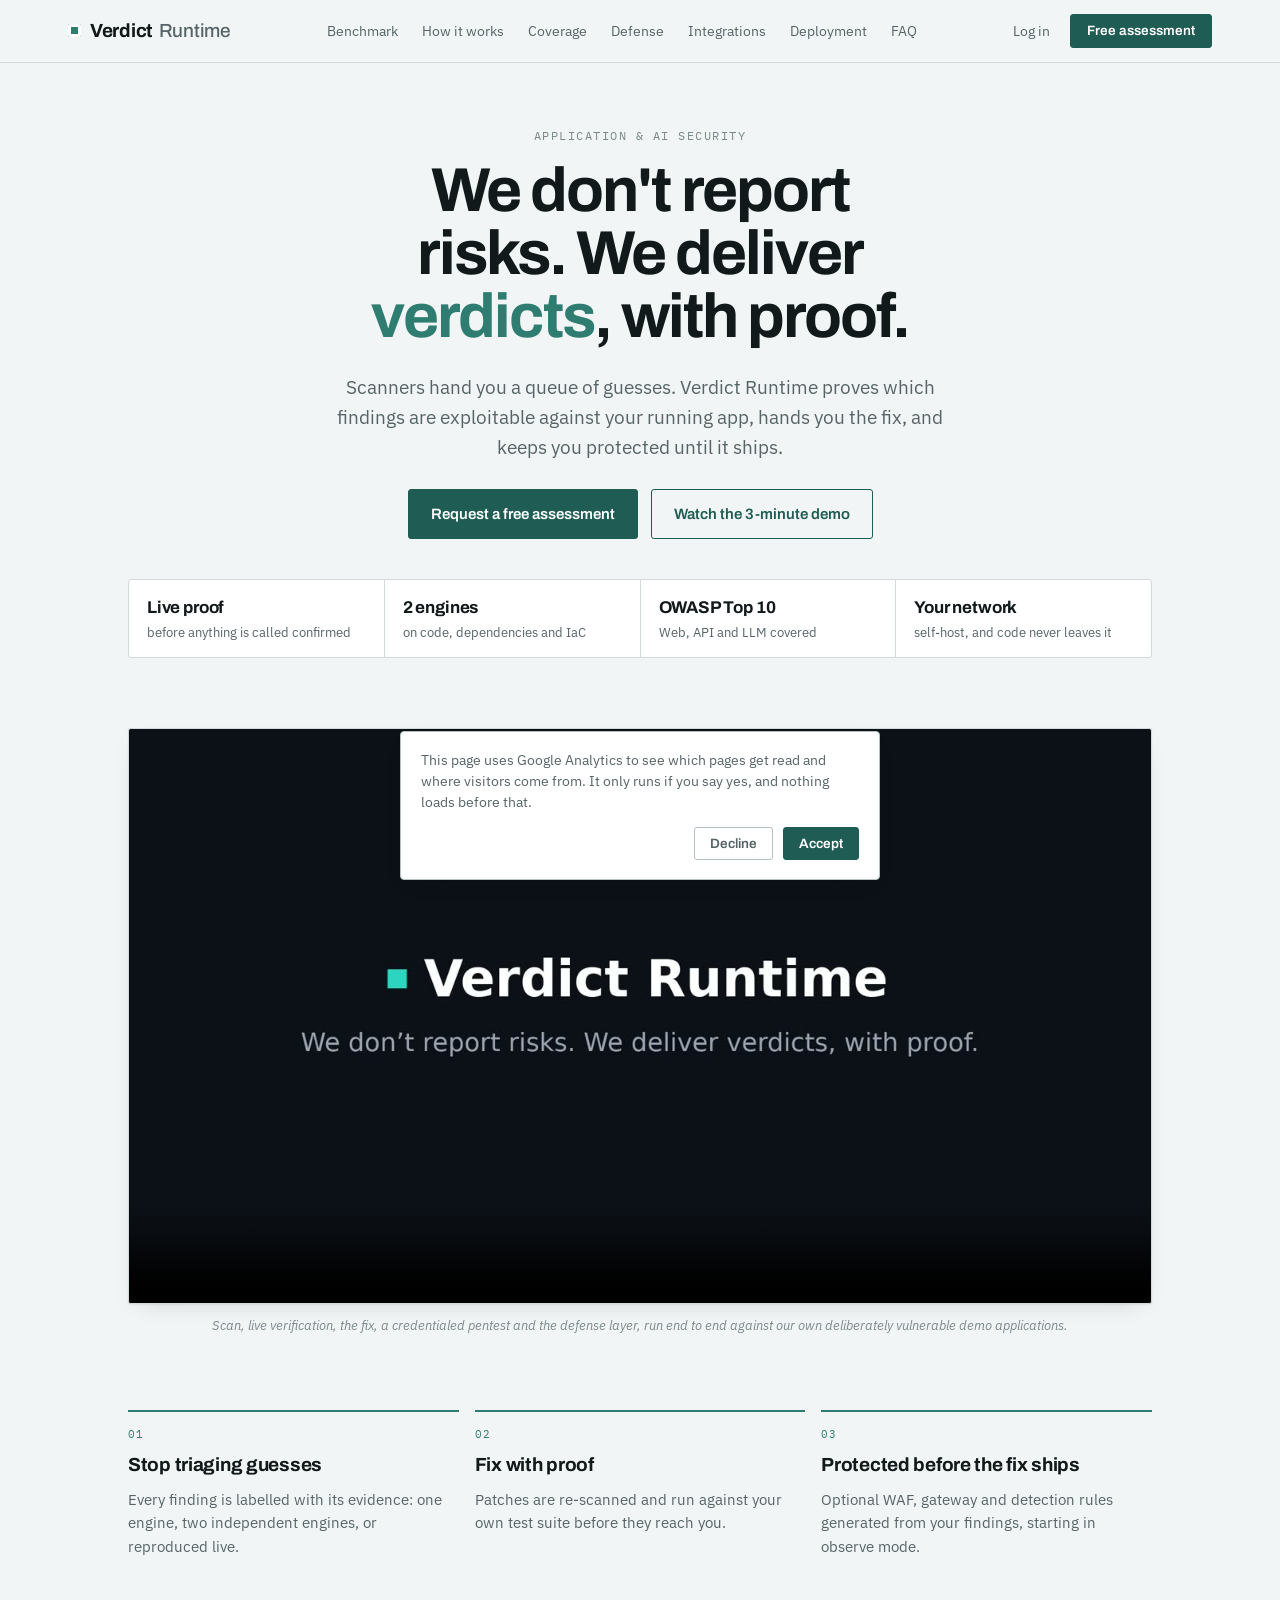
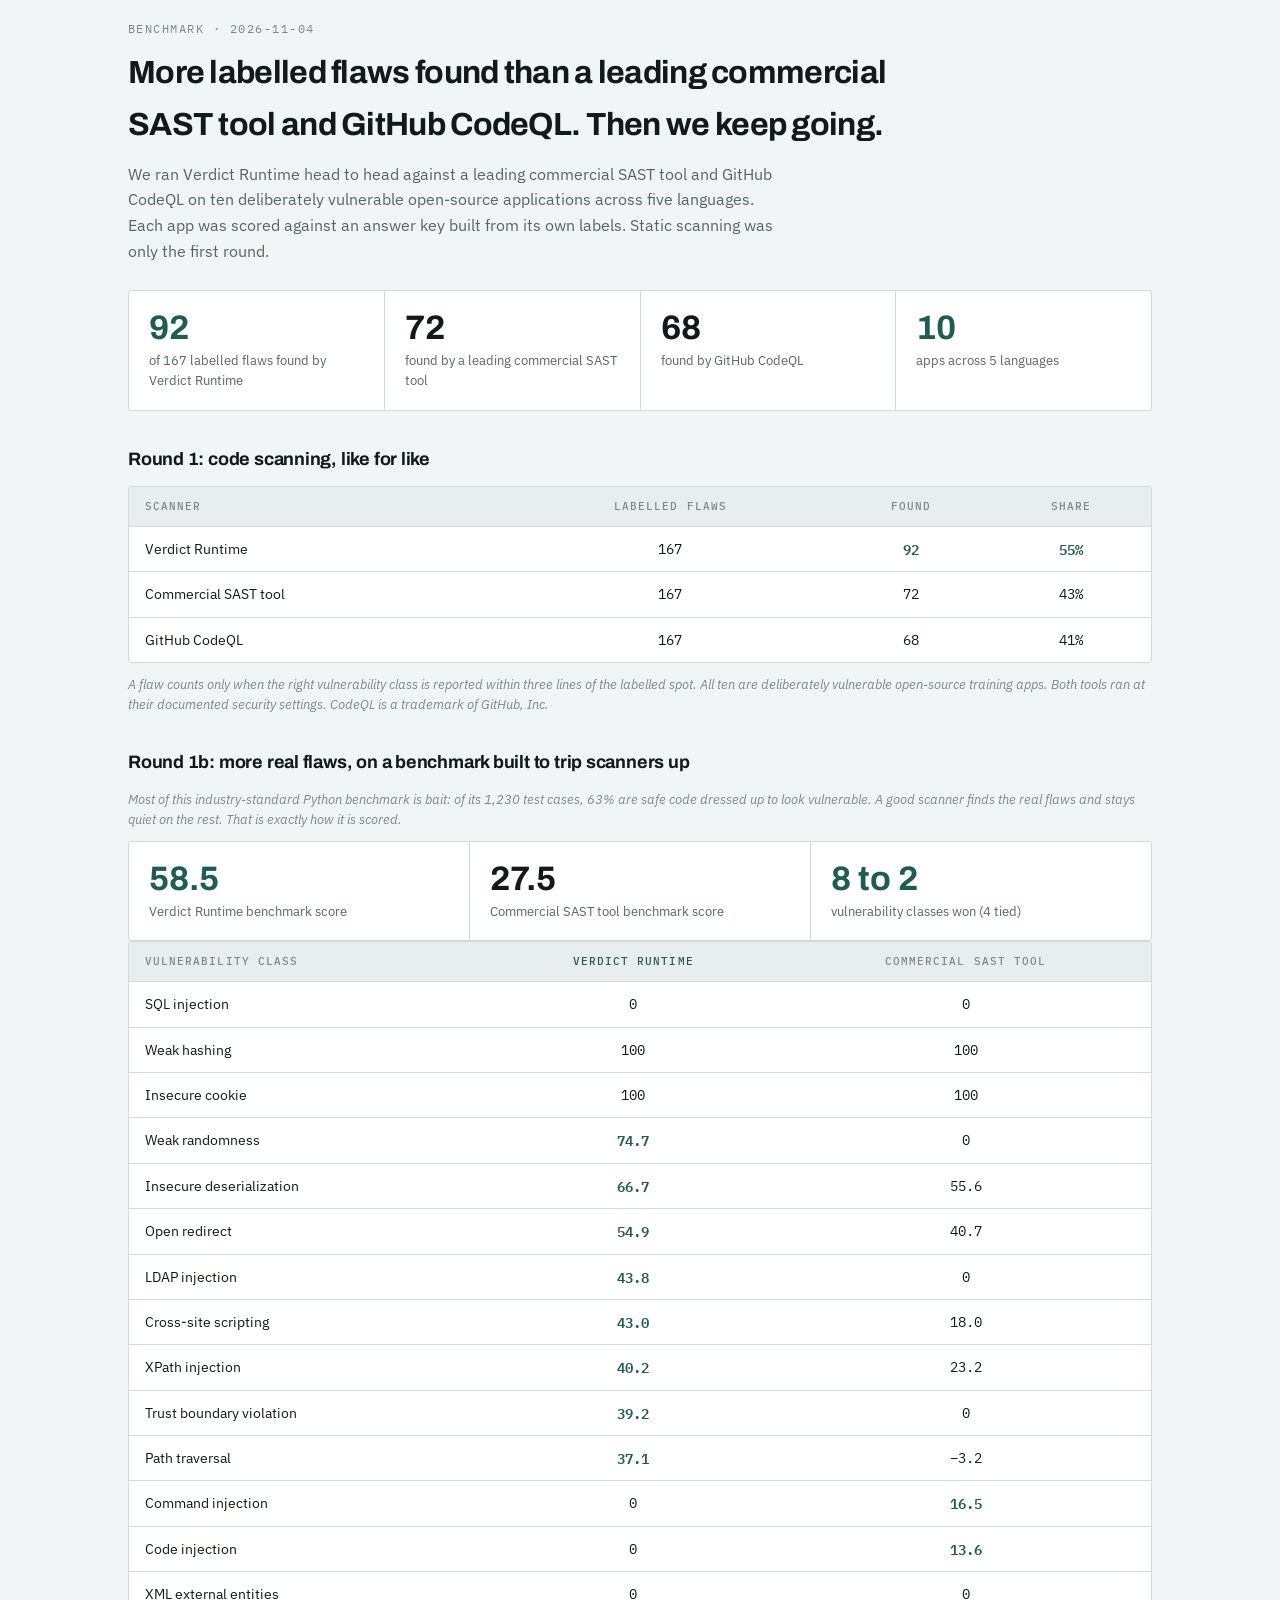
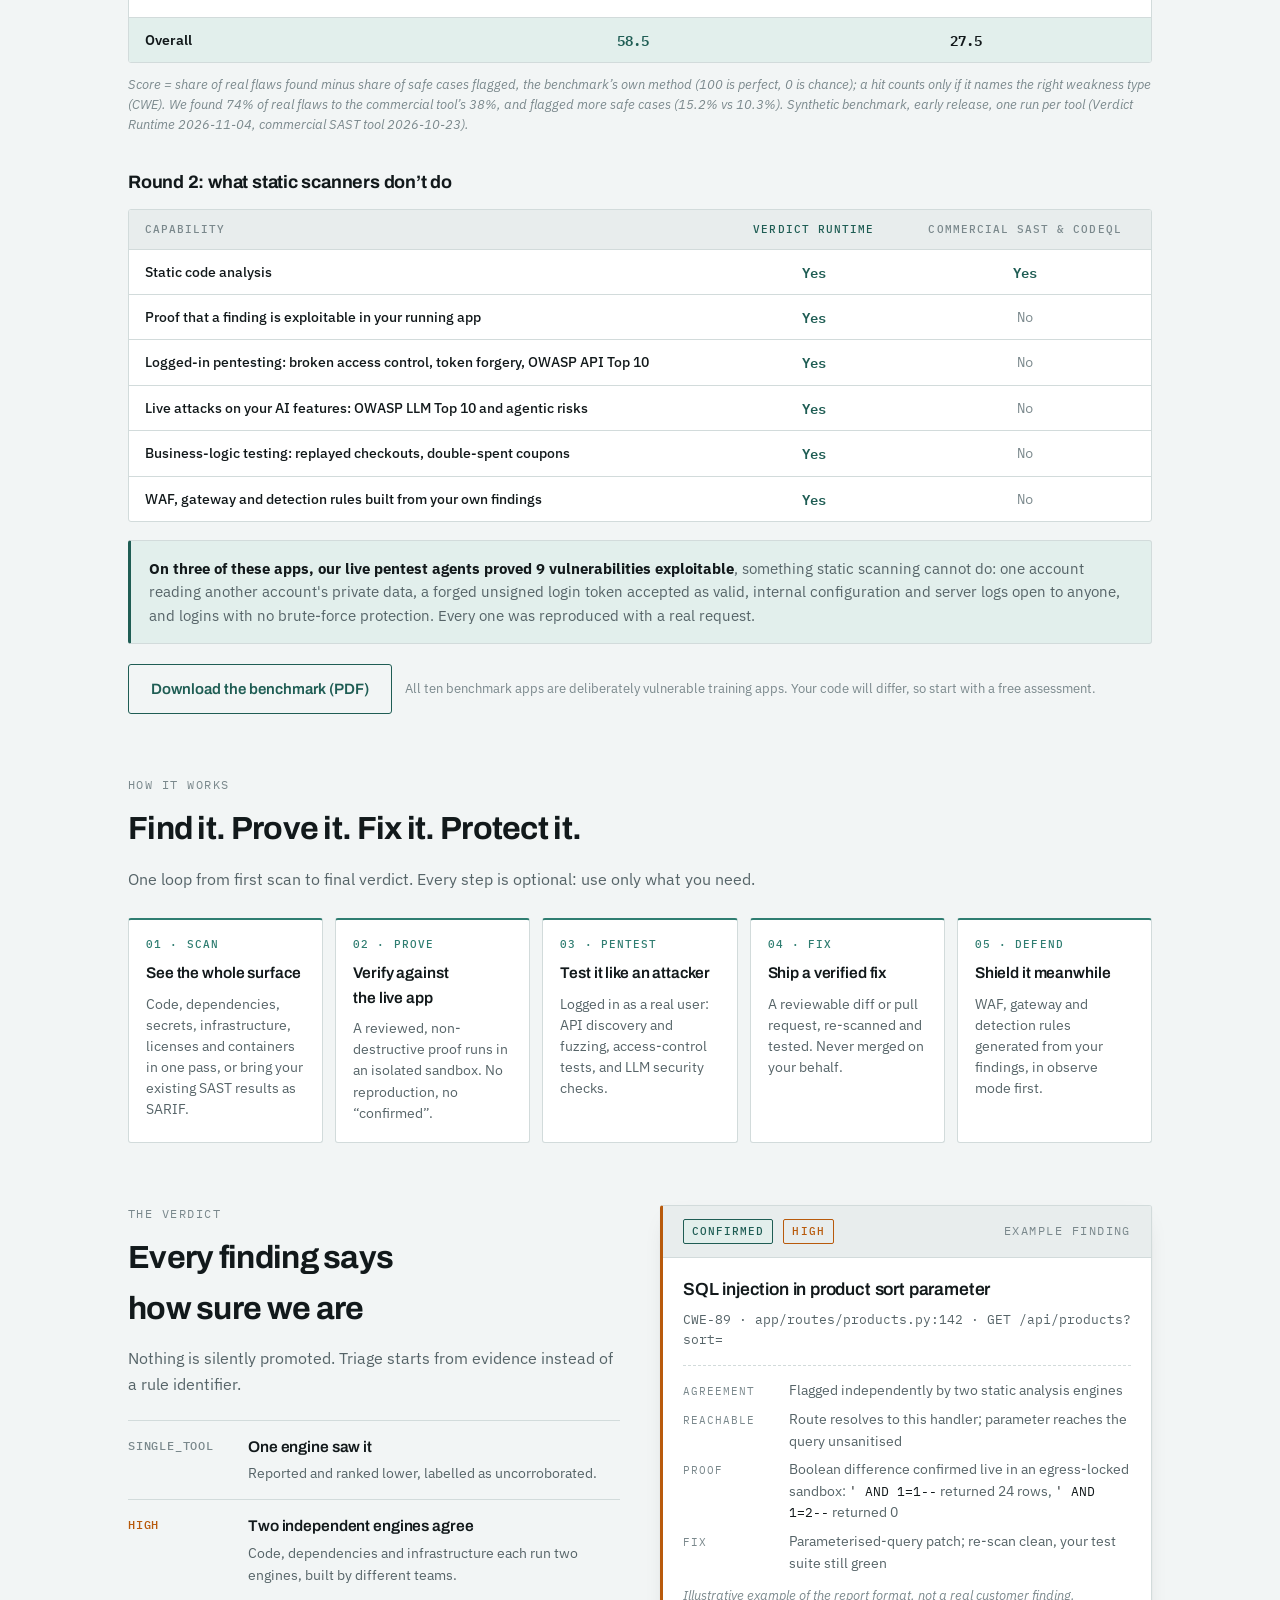
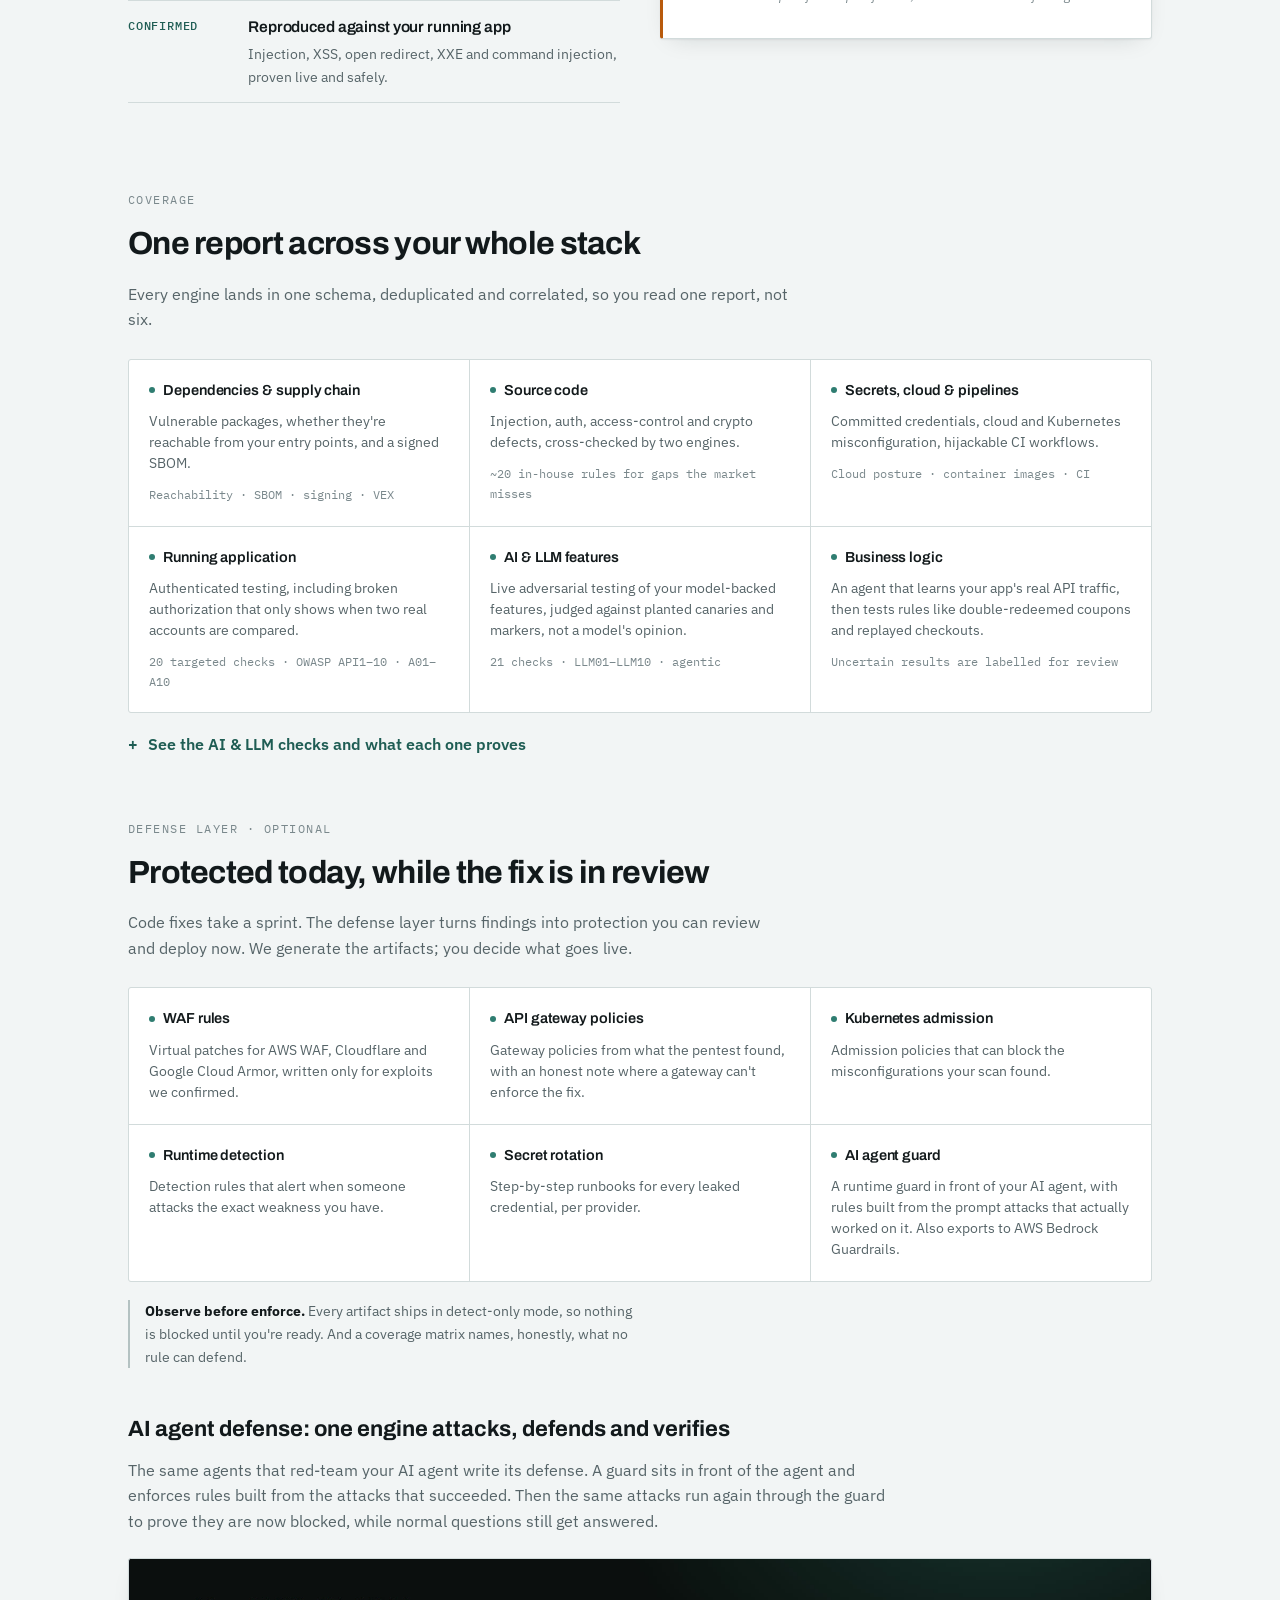
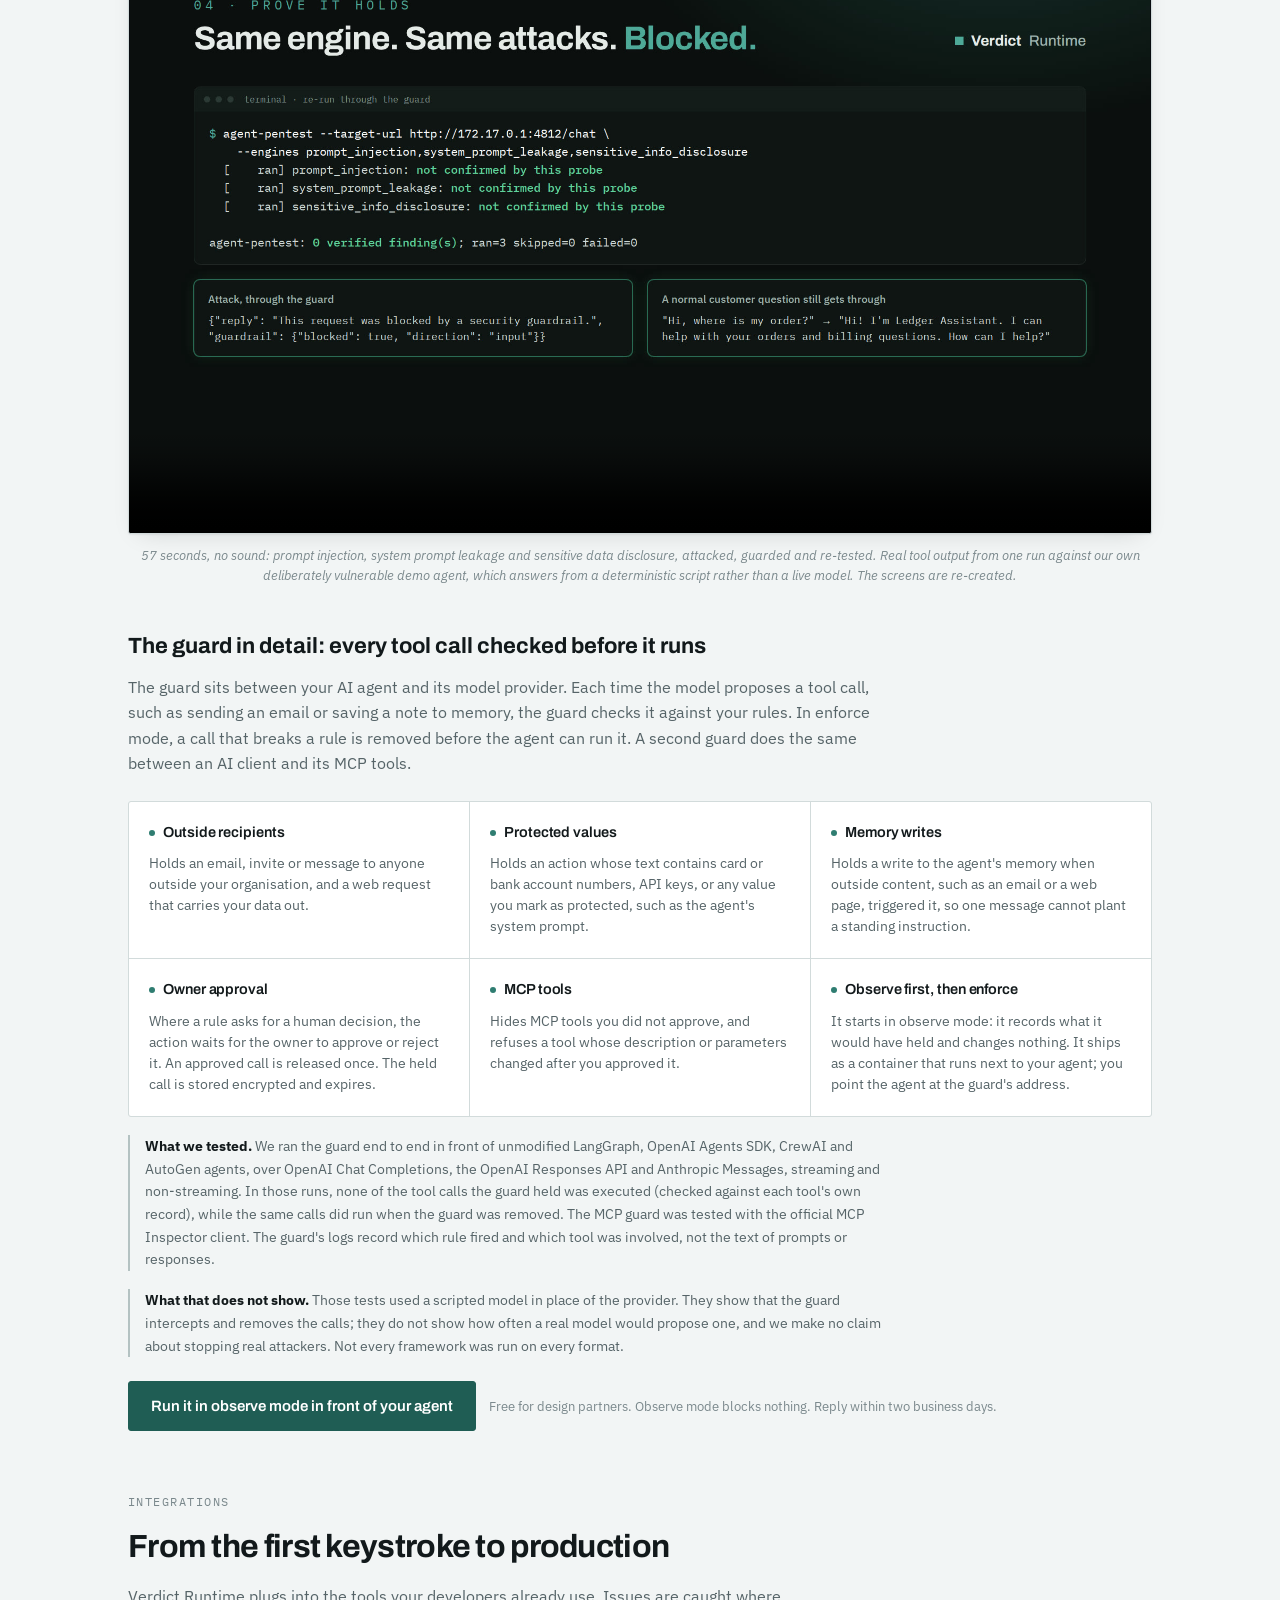
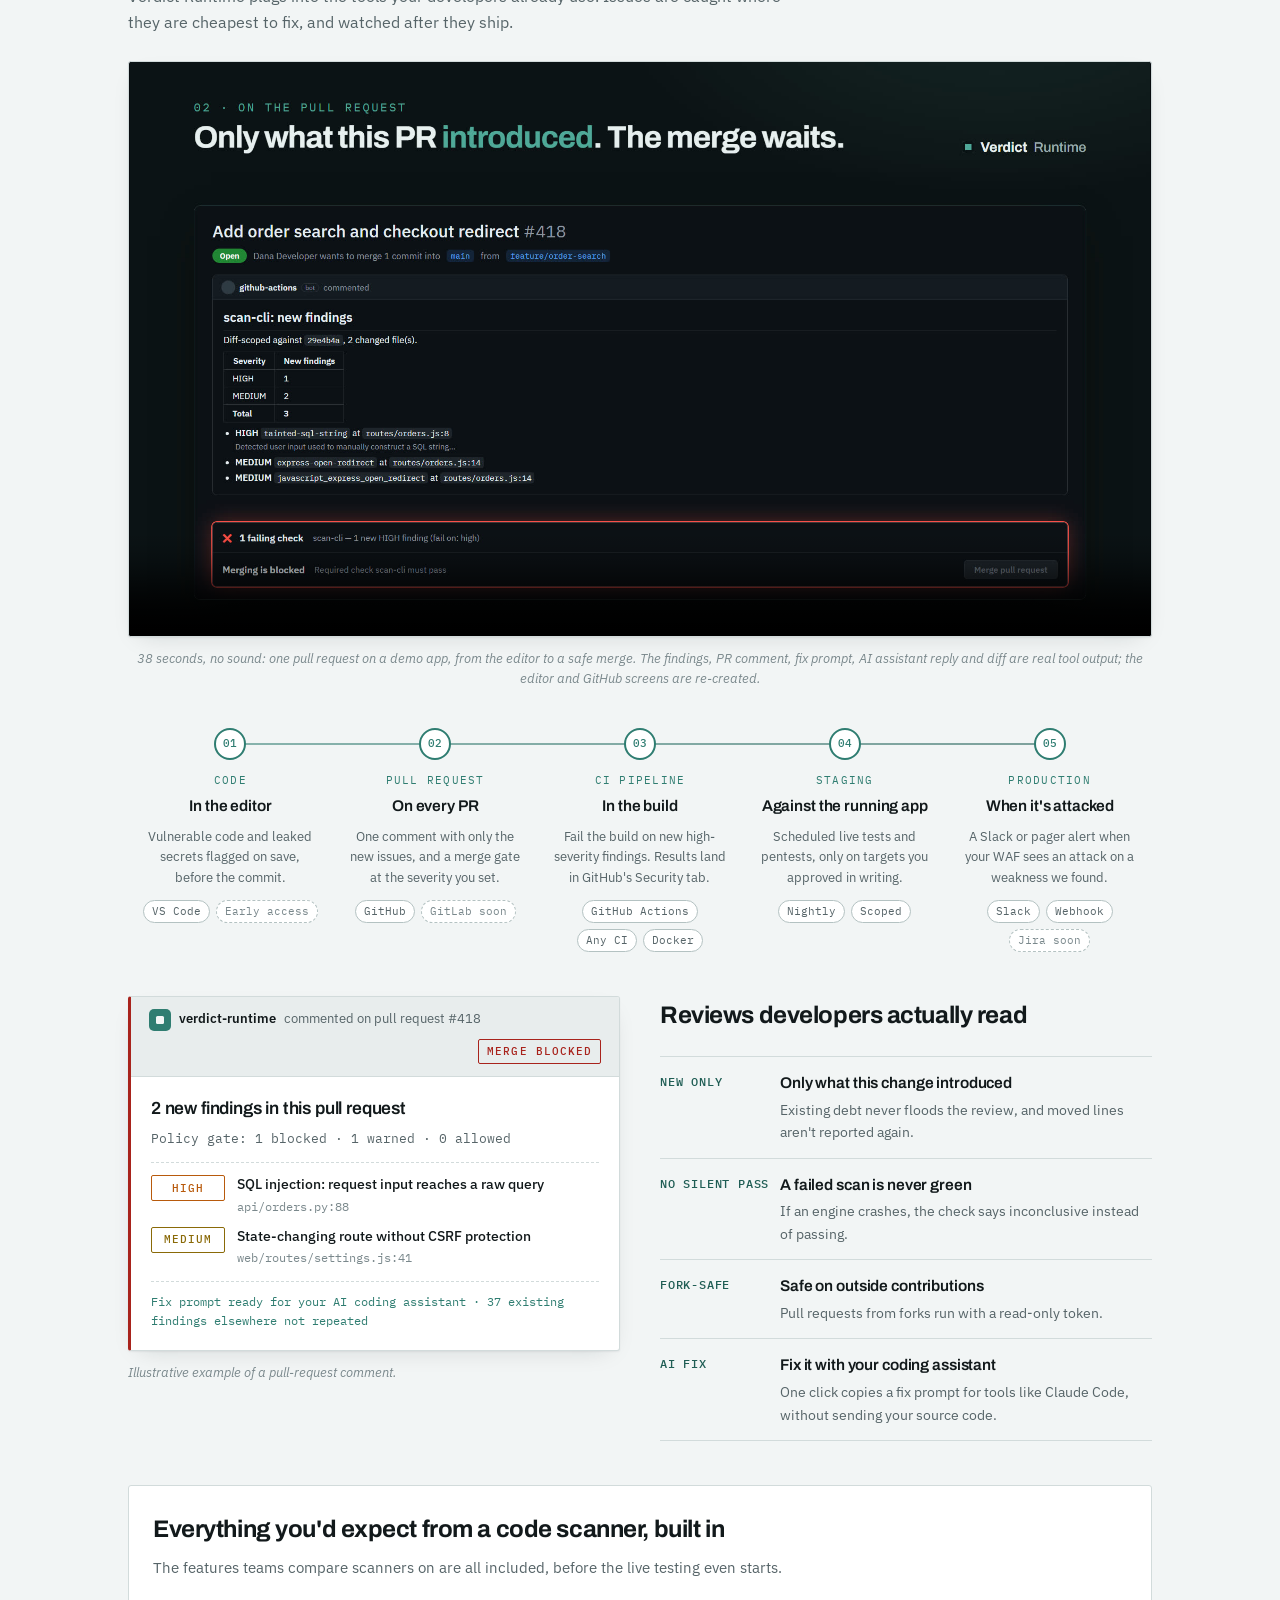
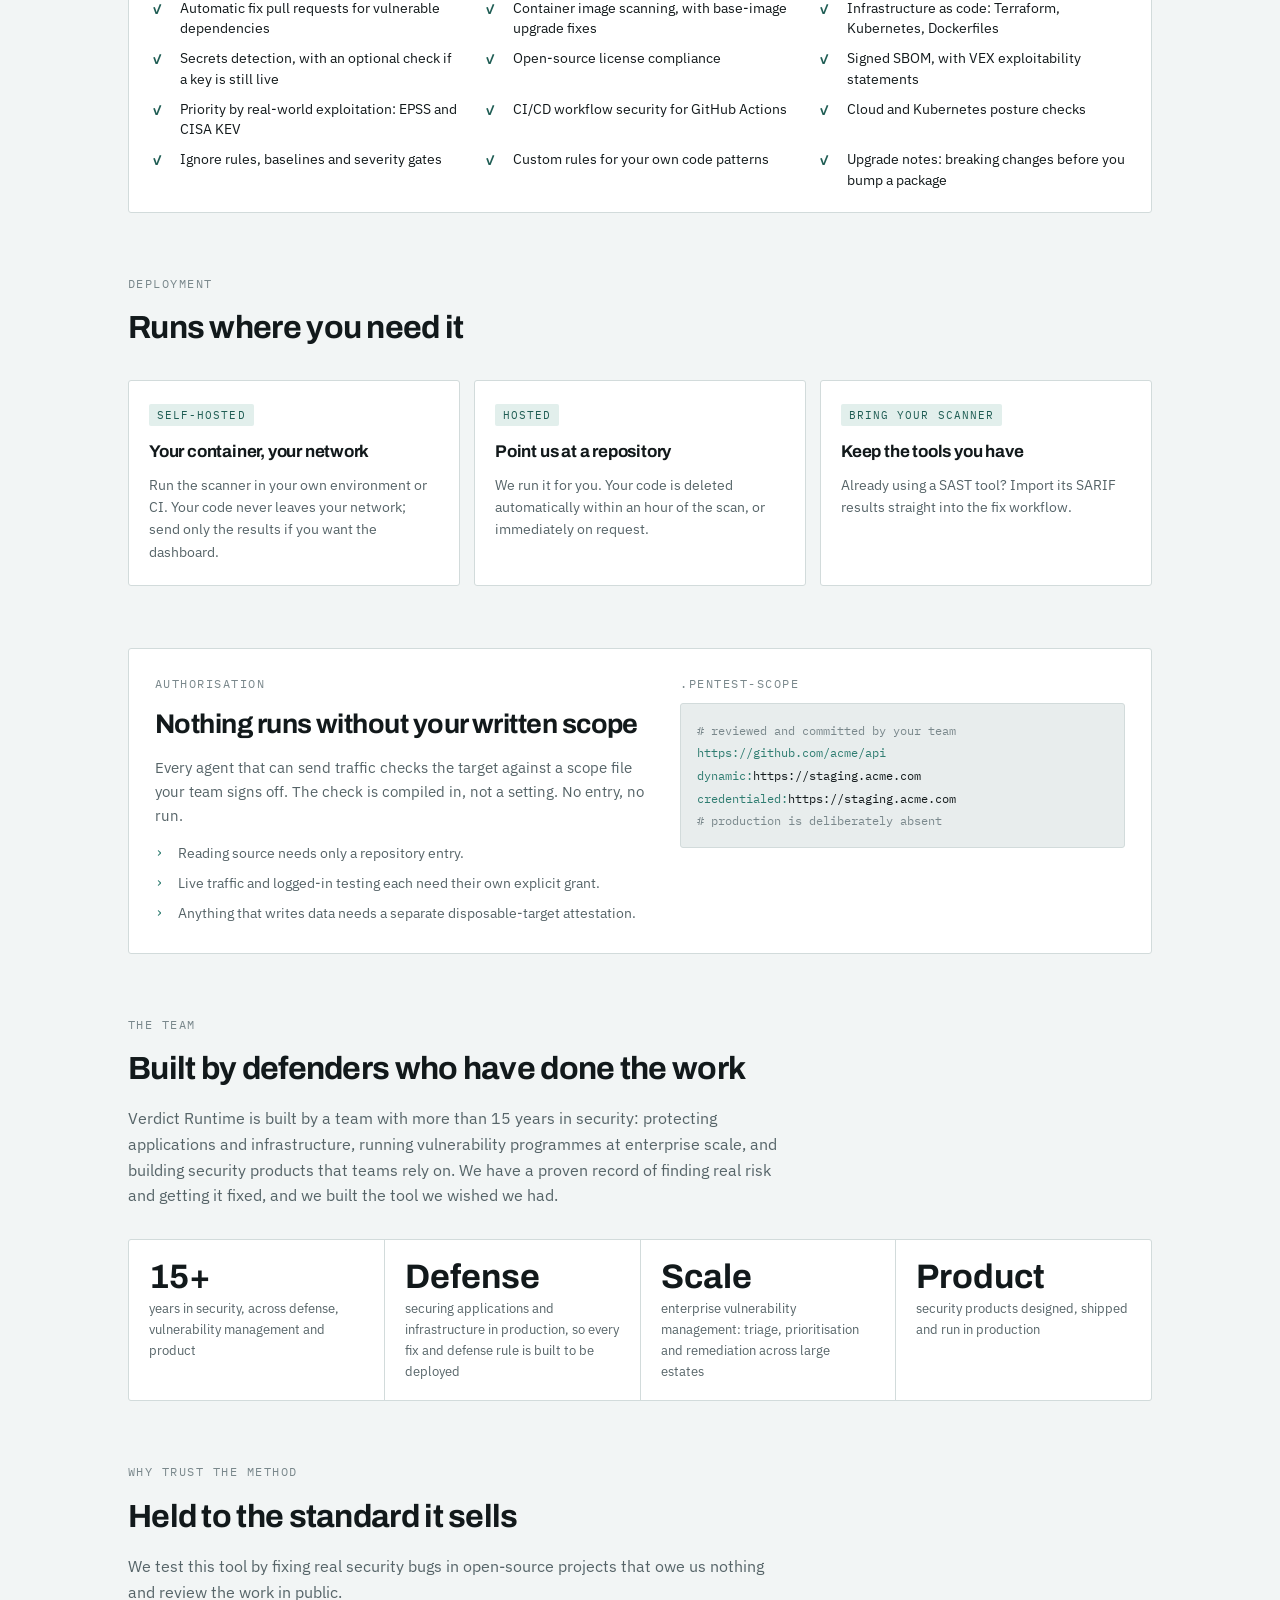
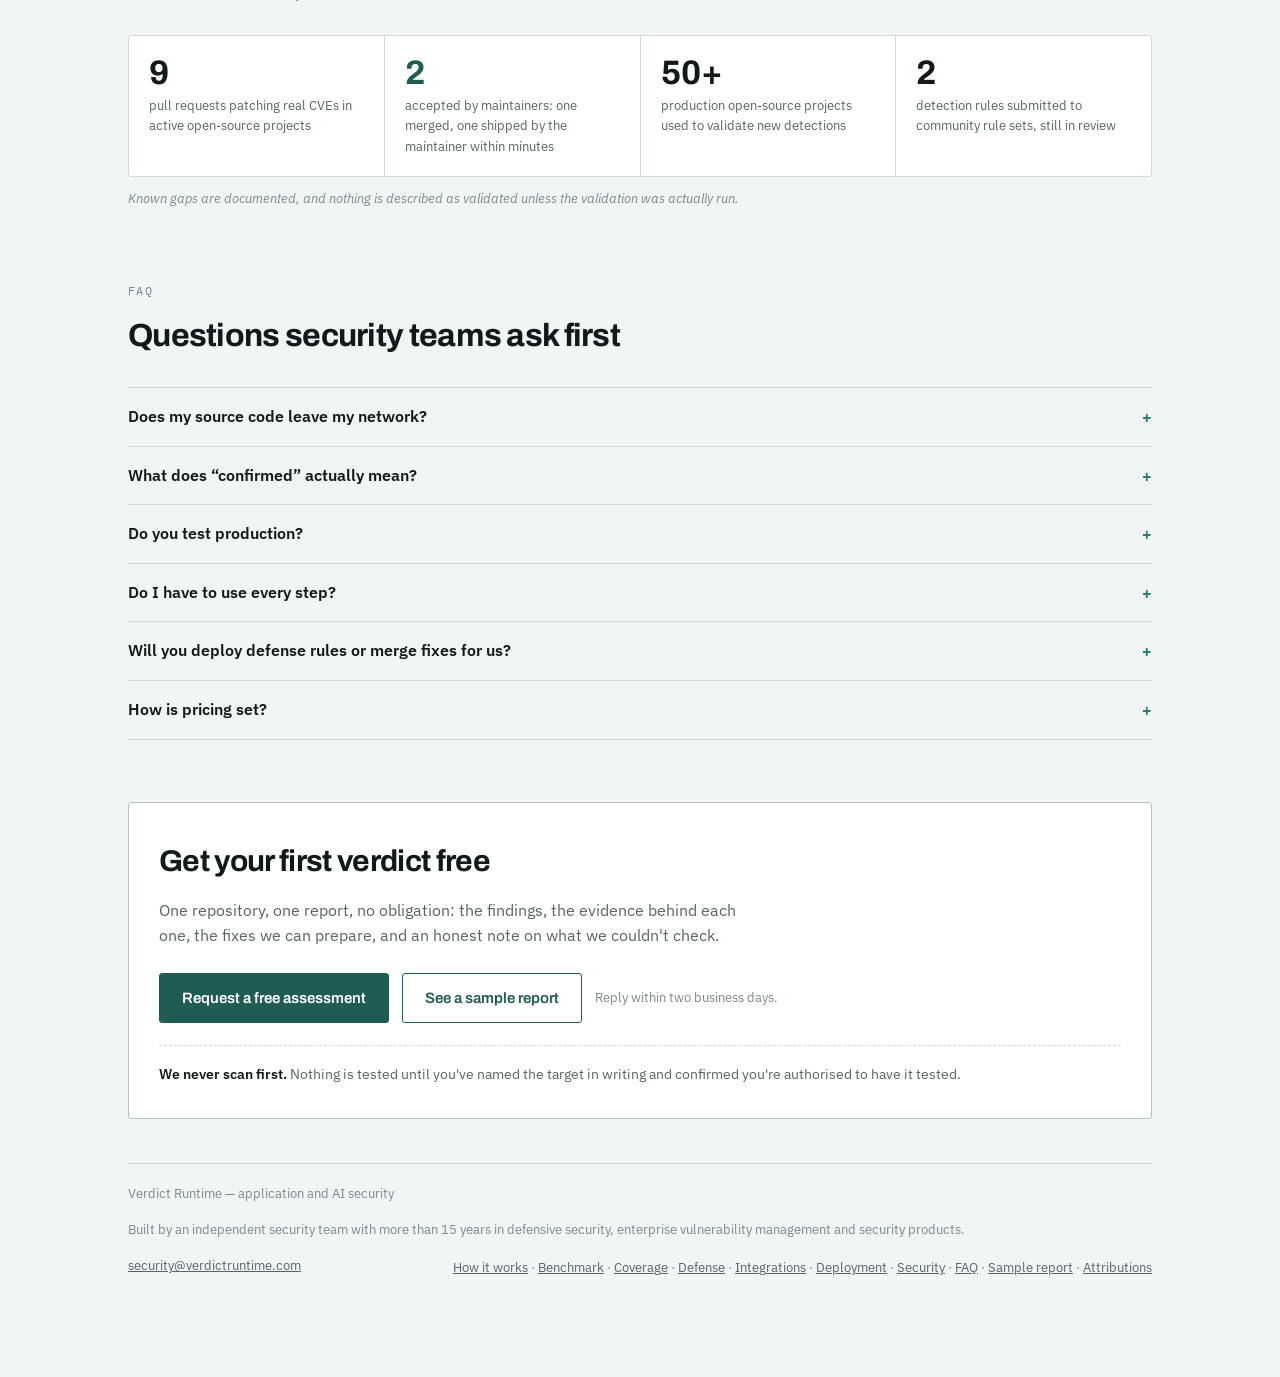
==== commit e85441a9: "Defense: guard ships as a container next to the agent (image + compose example built and smoke-teste" ====
--- a/index.html
+++ b/index.html
@@ -447,7 +447,7 @@
         <div class="cell"><h3><span class="dot"></span>Memory writes</h3><p>Holds a write to the agent's memory when outside content, such as an email or a web page, triggered it, so one message cannot plant a standing instruction.</p></div>
         <div class="cell"><h3><span class="dot"></span>Owner approval</h3><p>Where a rule asks for a human decision, the action waits for the owner to approve or reject it. An approved call is released once. The held call is stored encrypted and expires.</p></div>
         <div class="cell"><h3><span class="dot"></span>MCP tools</h3><p>Hides MCP tools you did not approve, and refuses a tool whose description or parameters changed after you approved it.</p></div>
-        <div class="cell"><h3><span class="dot"></span>Observe first, then enforce</h3><p>It starts in observe mode: it records what it would have held and changes nothing. It runs as a separate service next to your agent, which you point at the guard's address.</p></div>
+        <div class="cell"><h3><span class="dot"></span>Observe first, then enforce</h3><p>It starts in observe mode: it records what it would have held and changes nothing. It ships as a container that runs next to your agent; you point the agent at the guard's address.</p></div>
       </div>
       <p class="flow-note">
         <strong>What we tested.</strong> We ran the guard end to end in front of unmodified LangGraph, OpenAI Agents SDK,
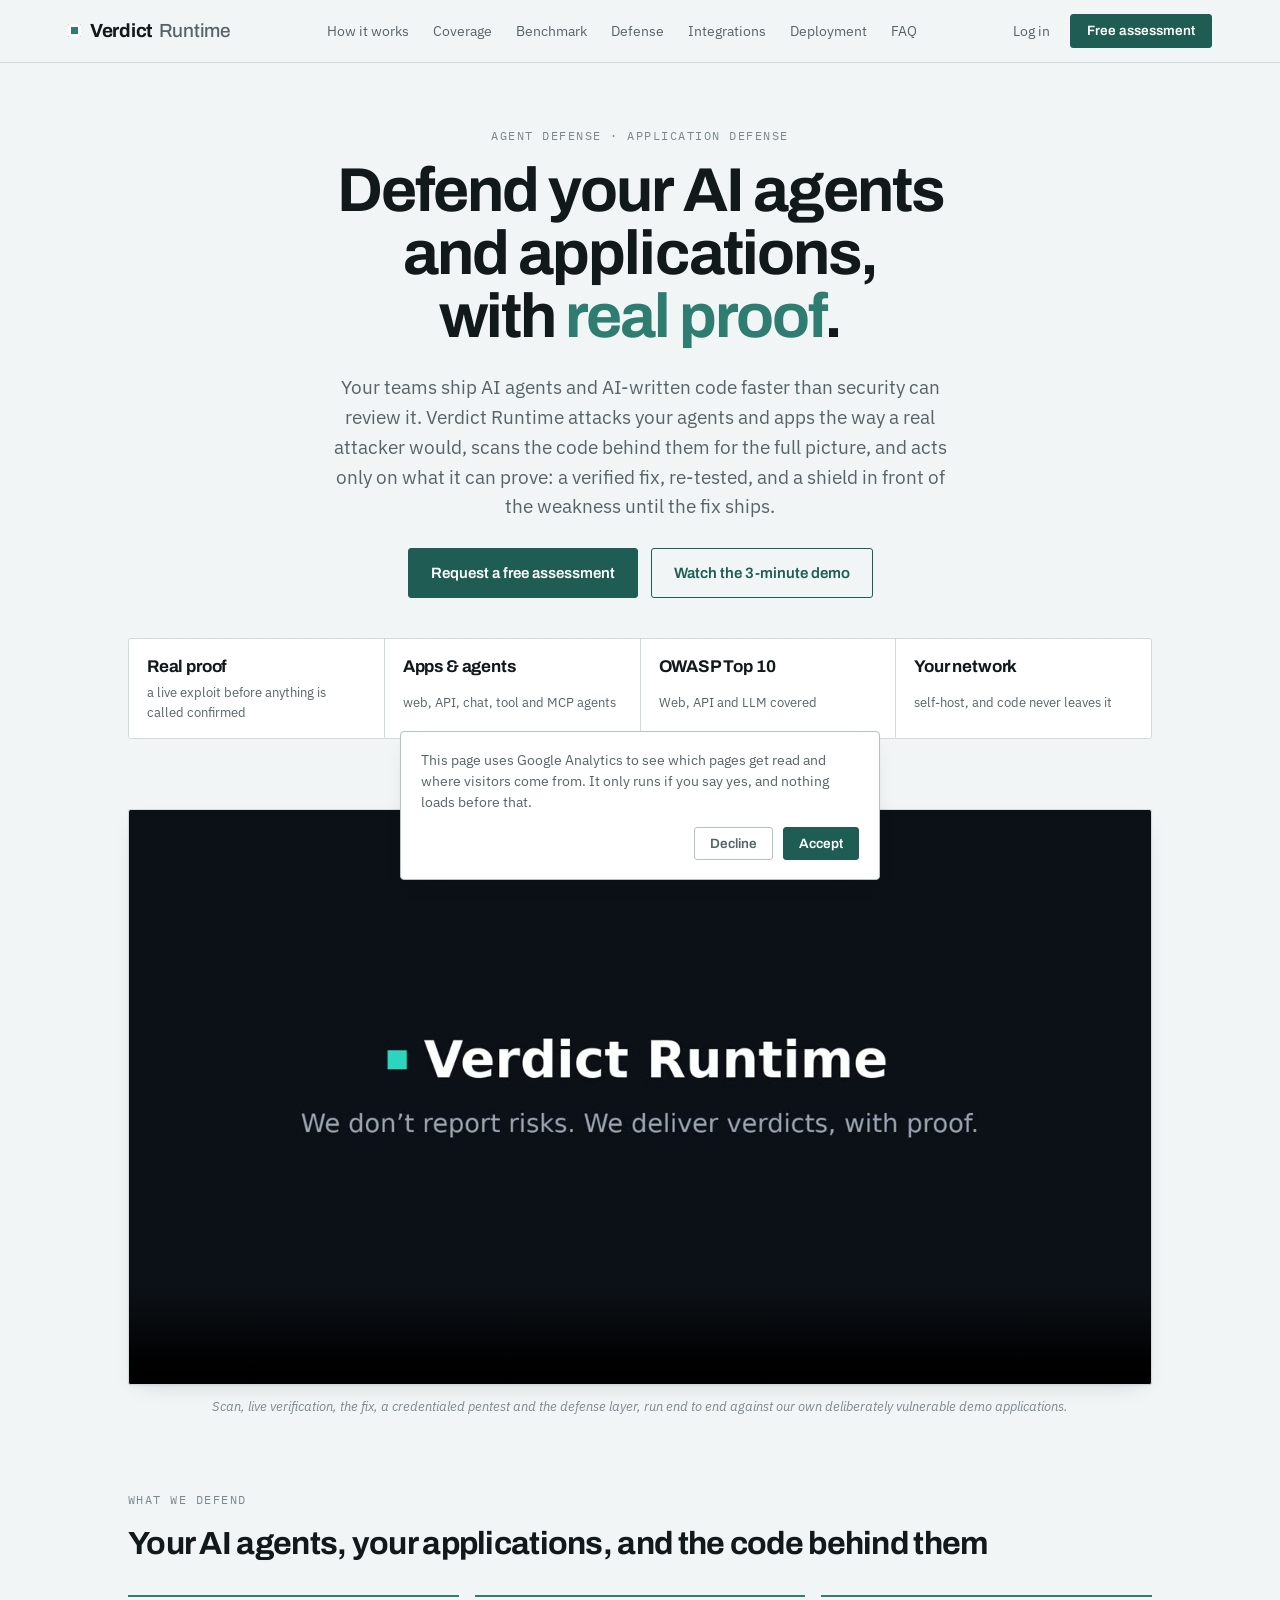
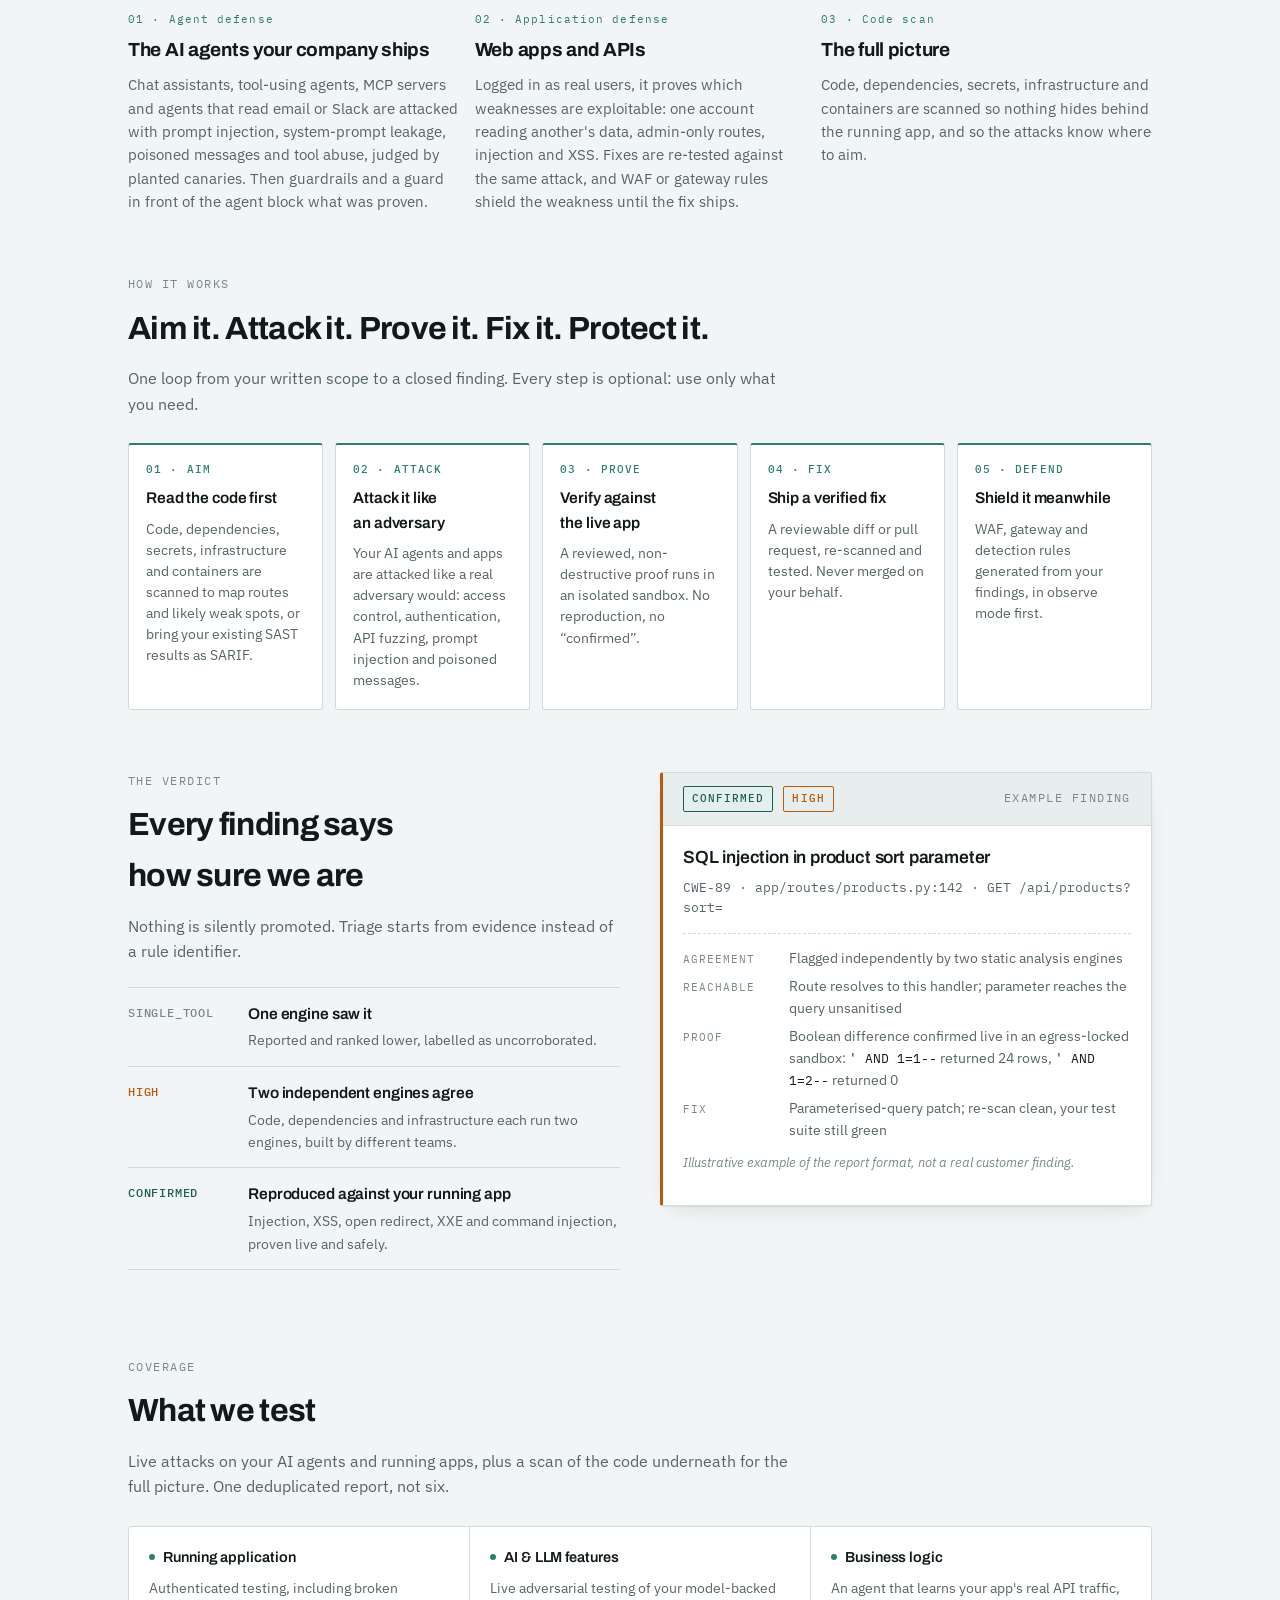
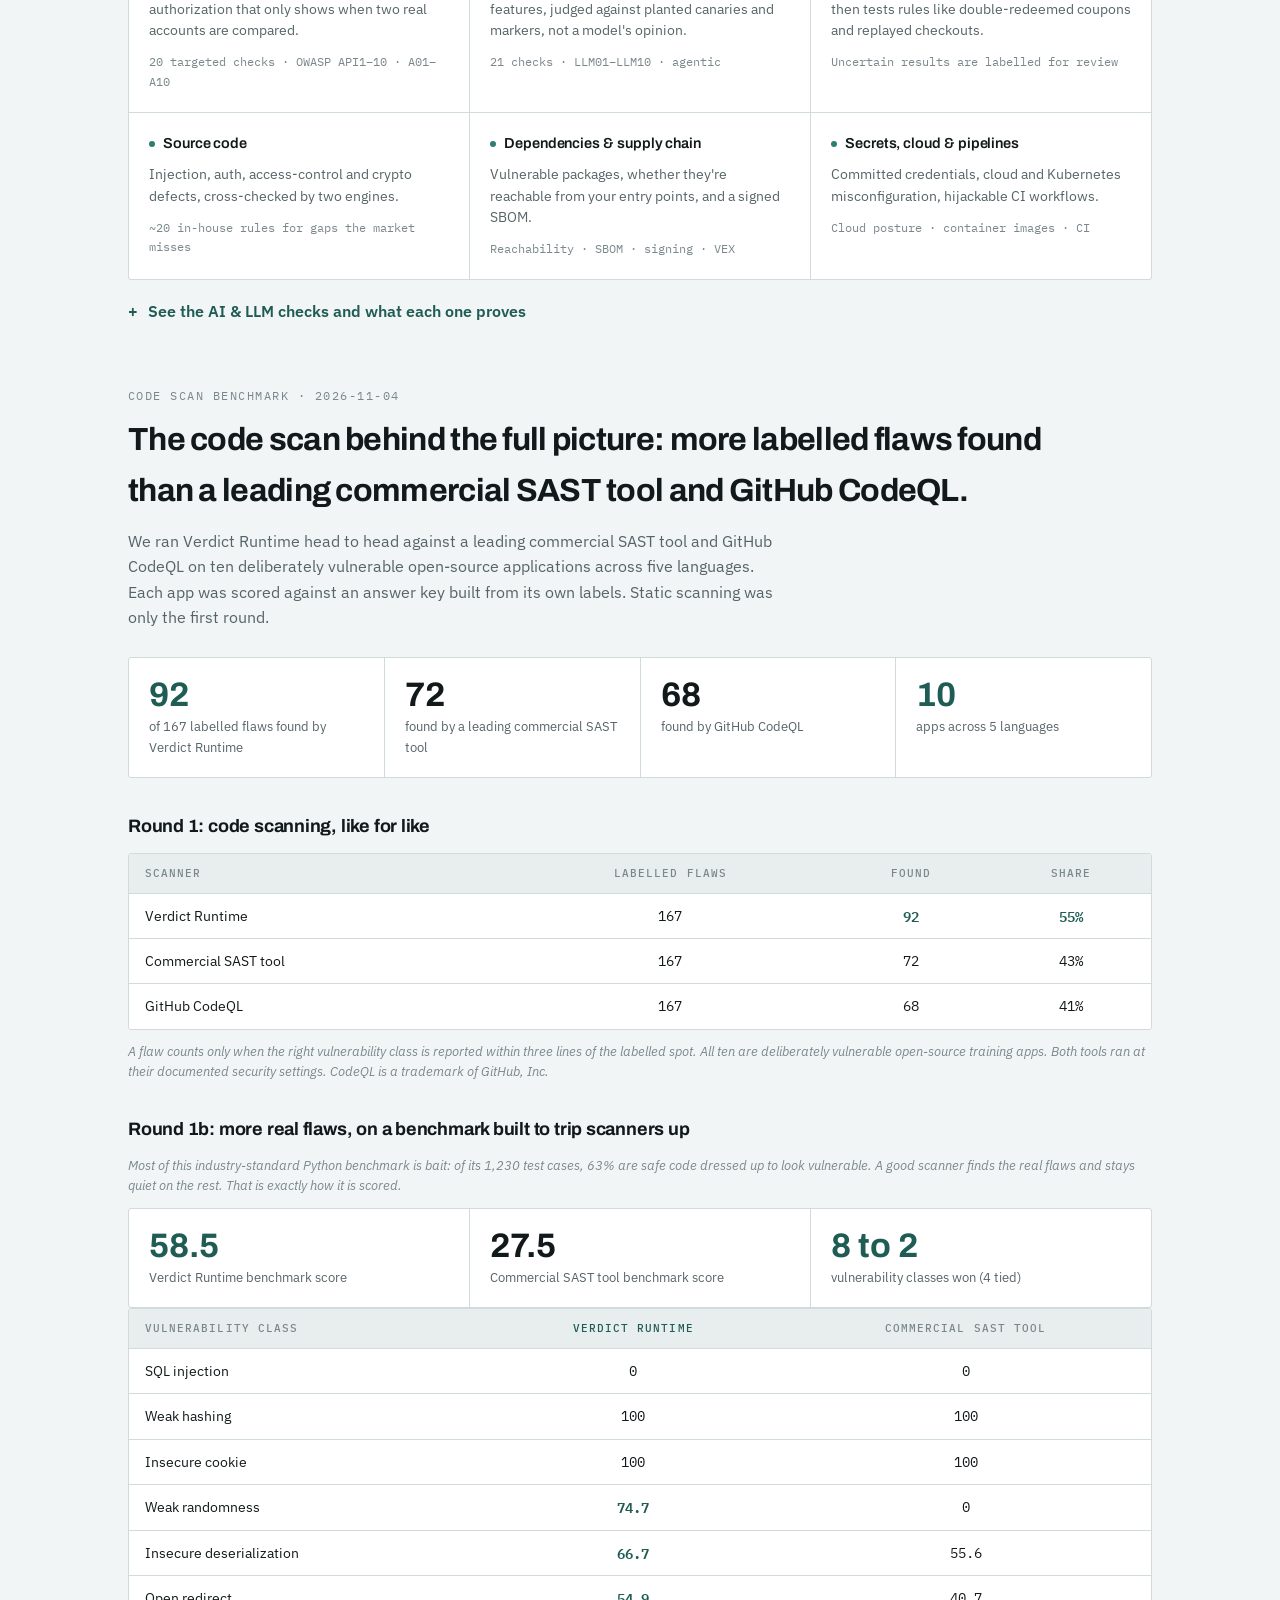
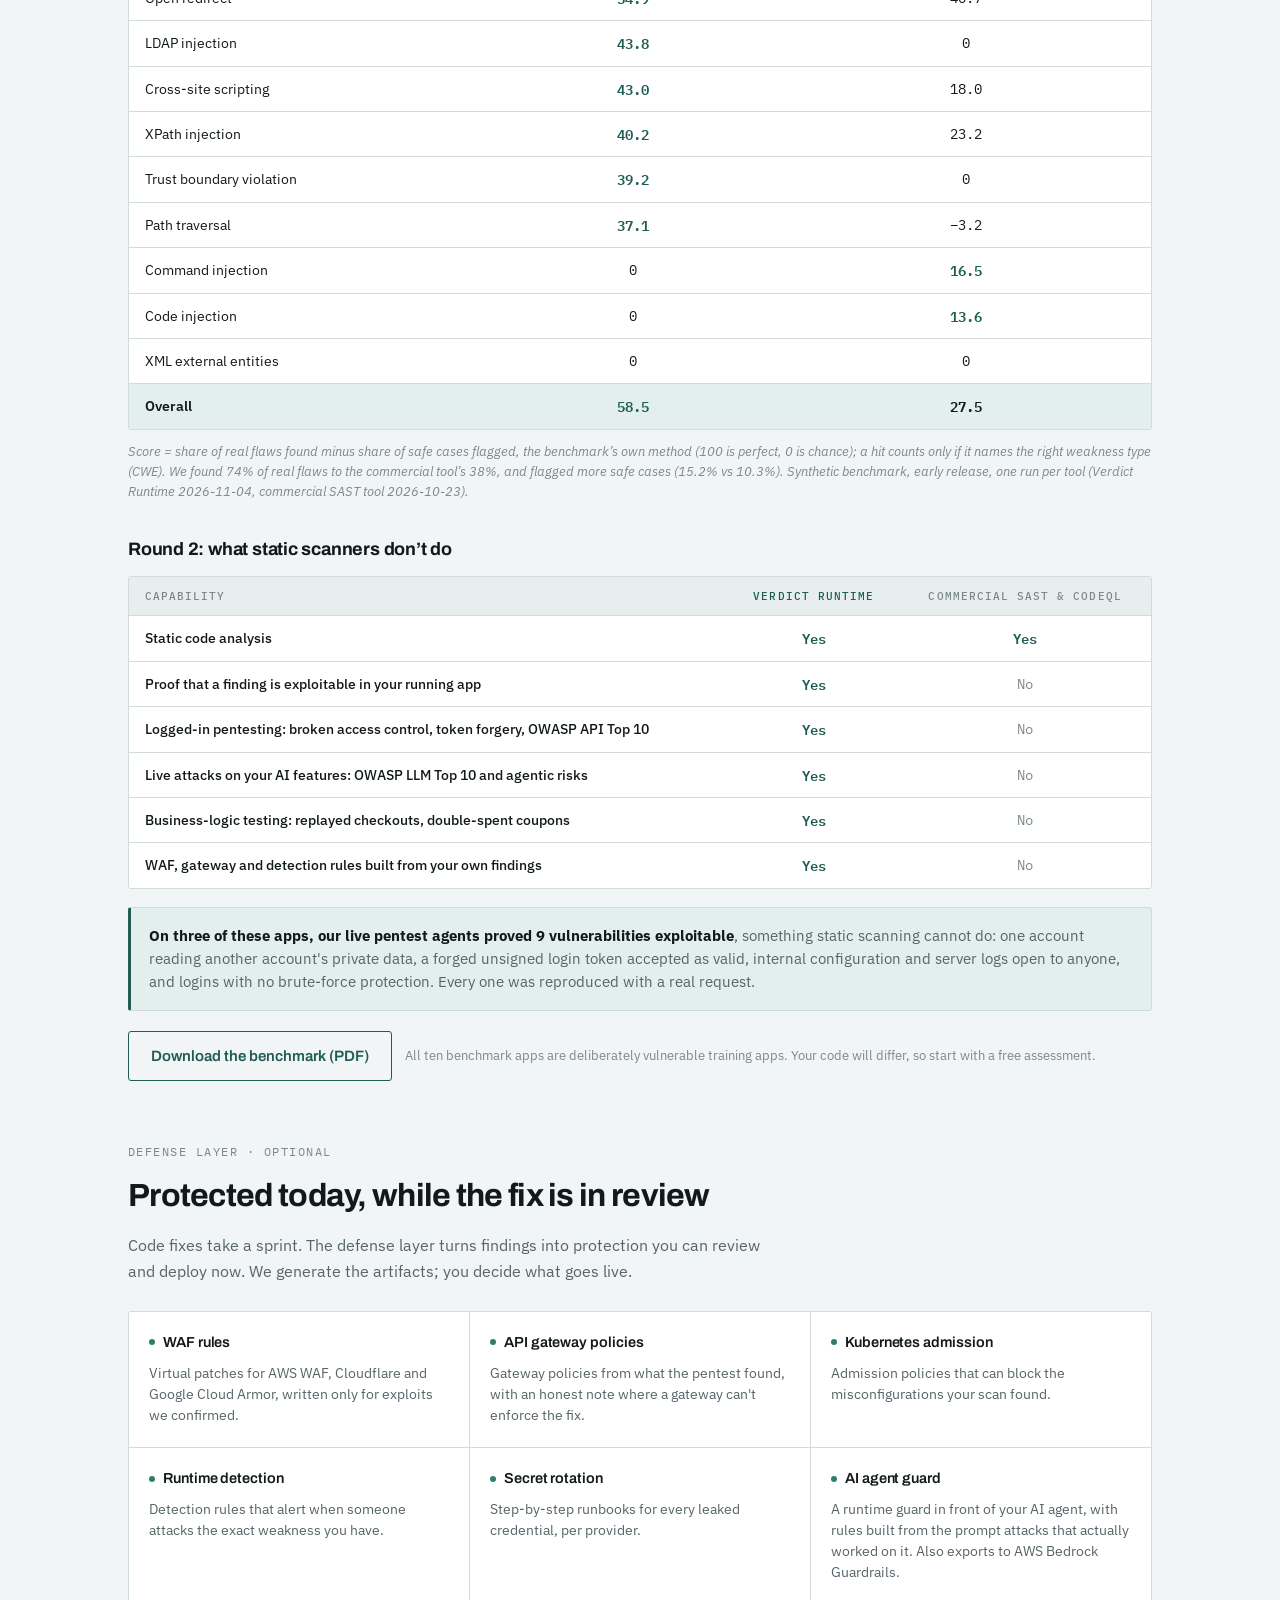
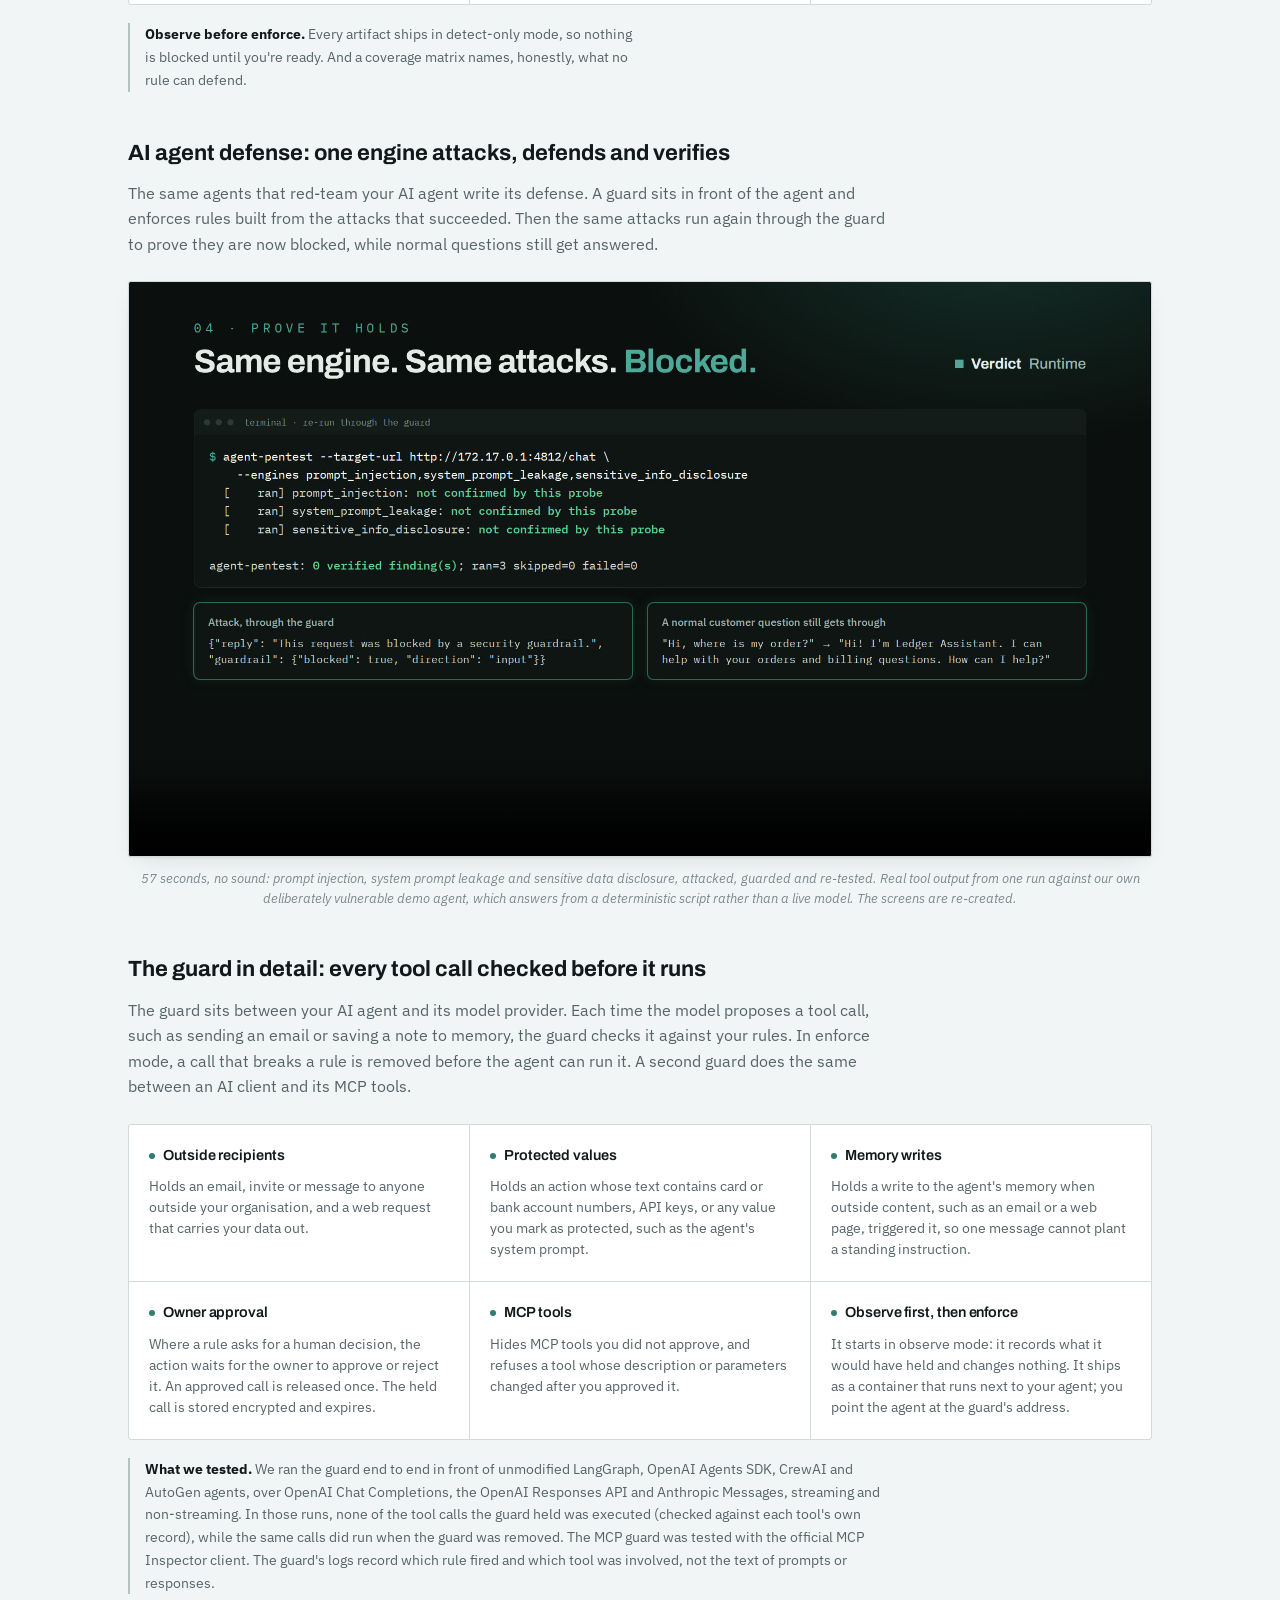
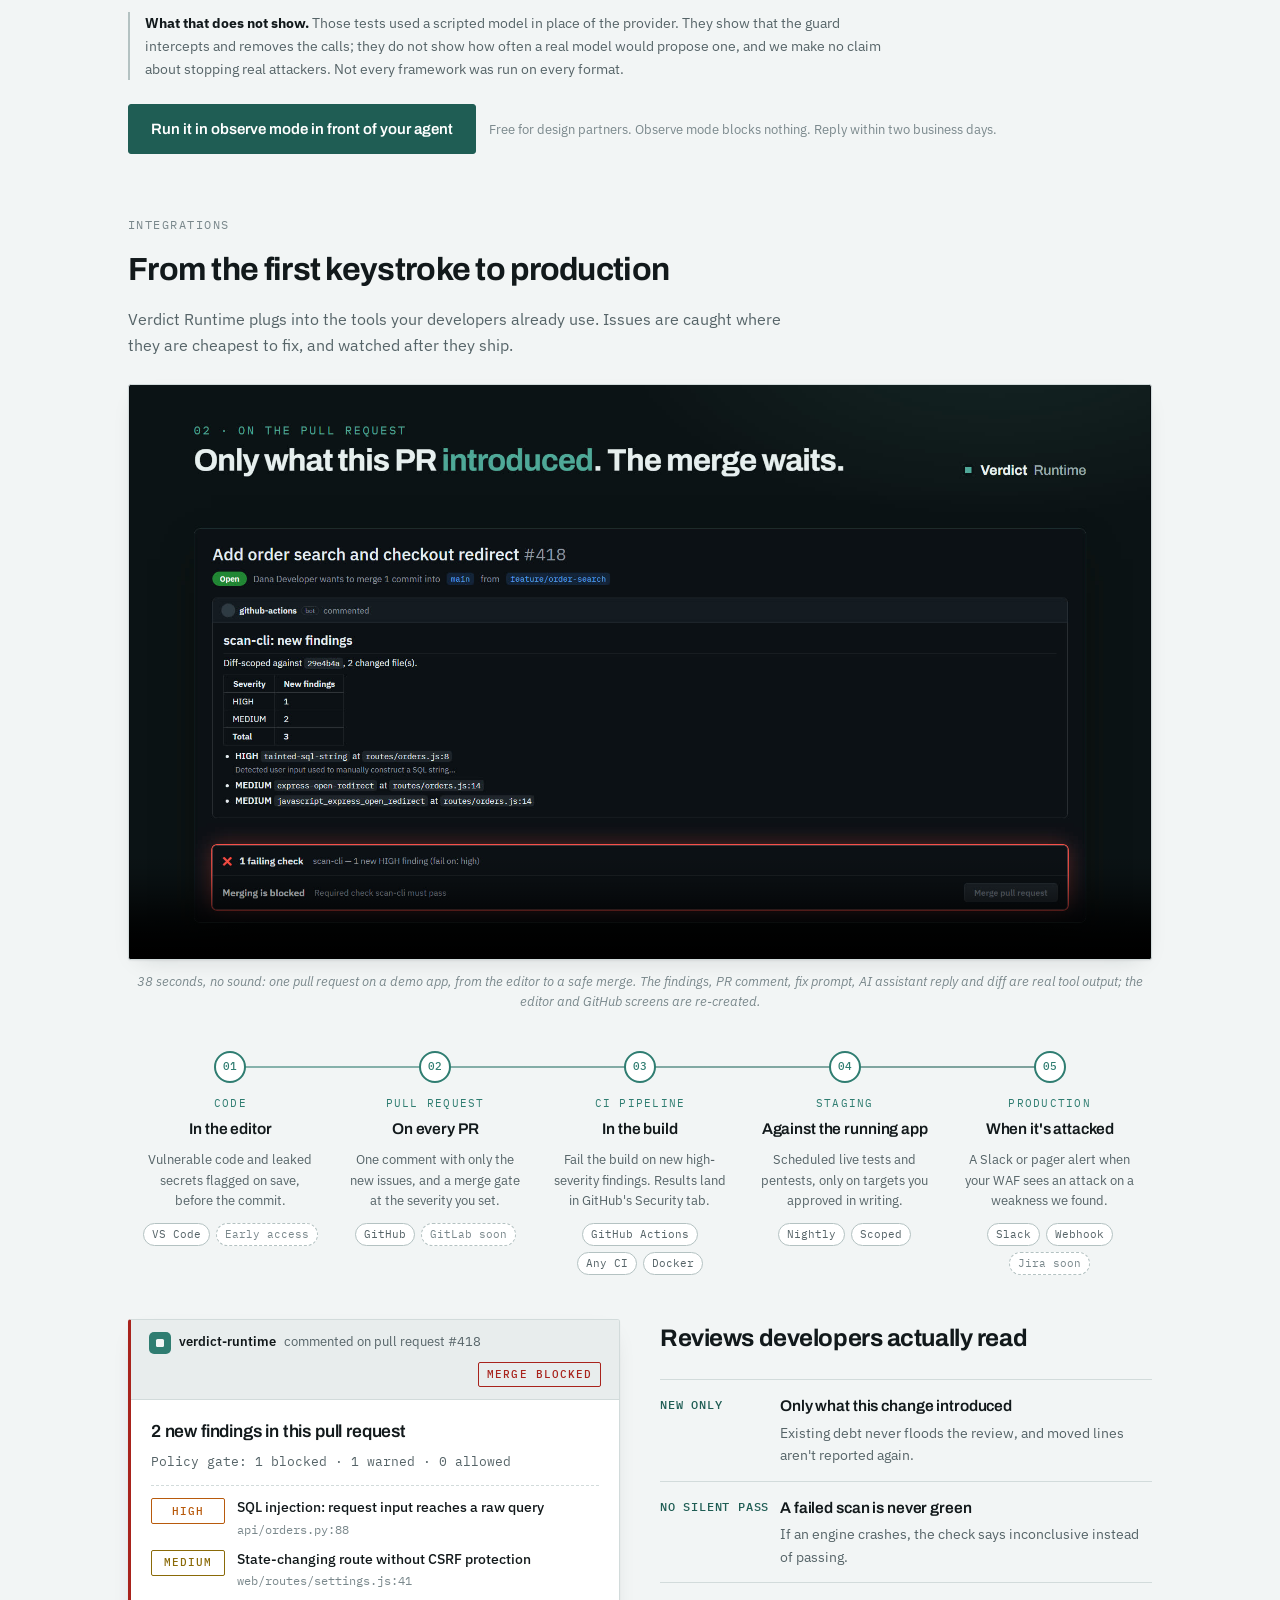
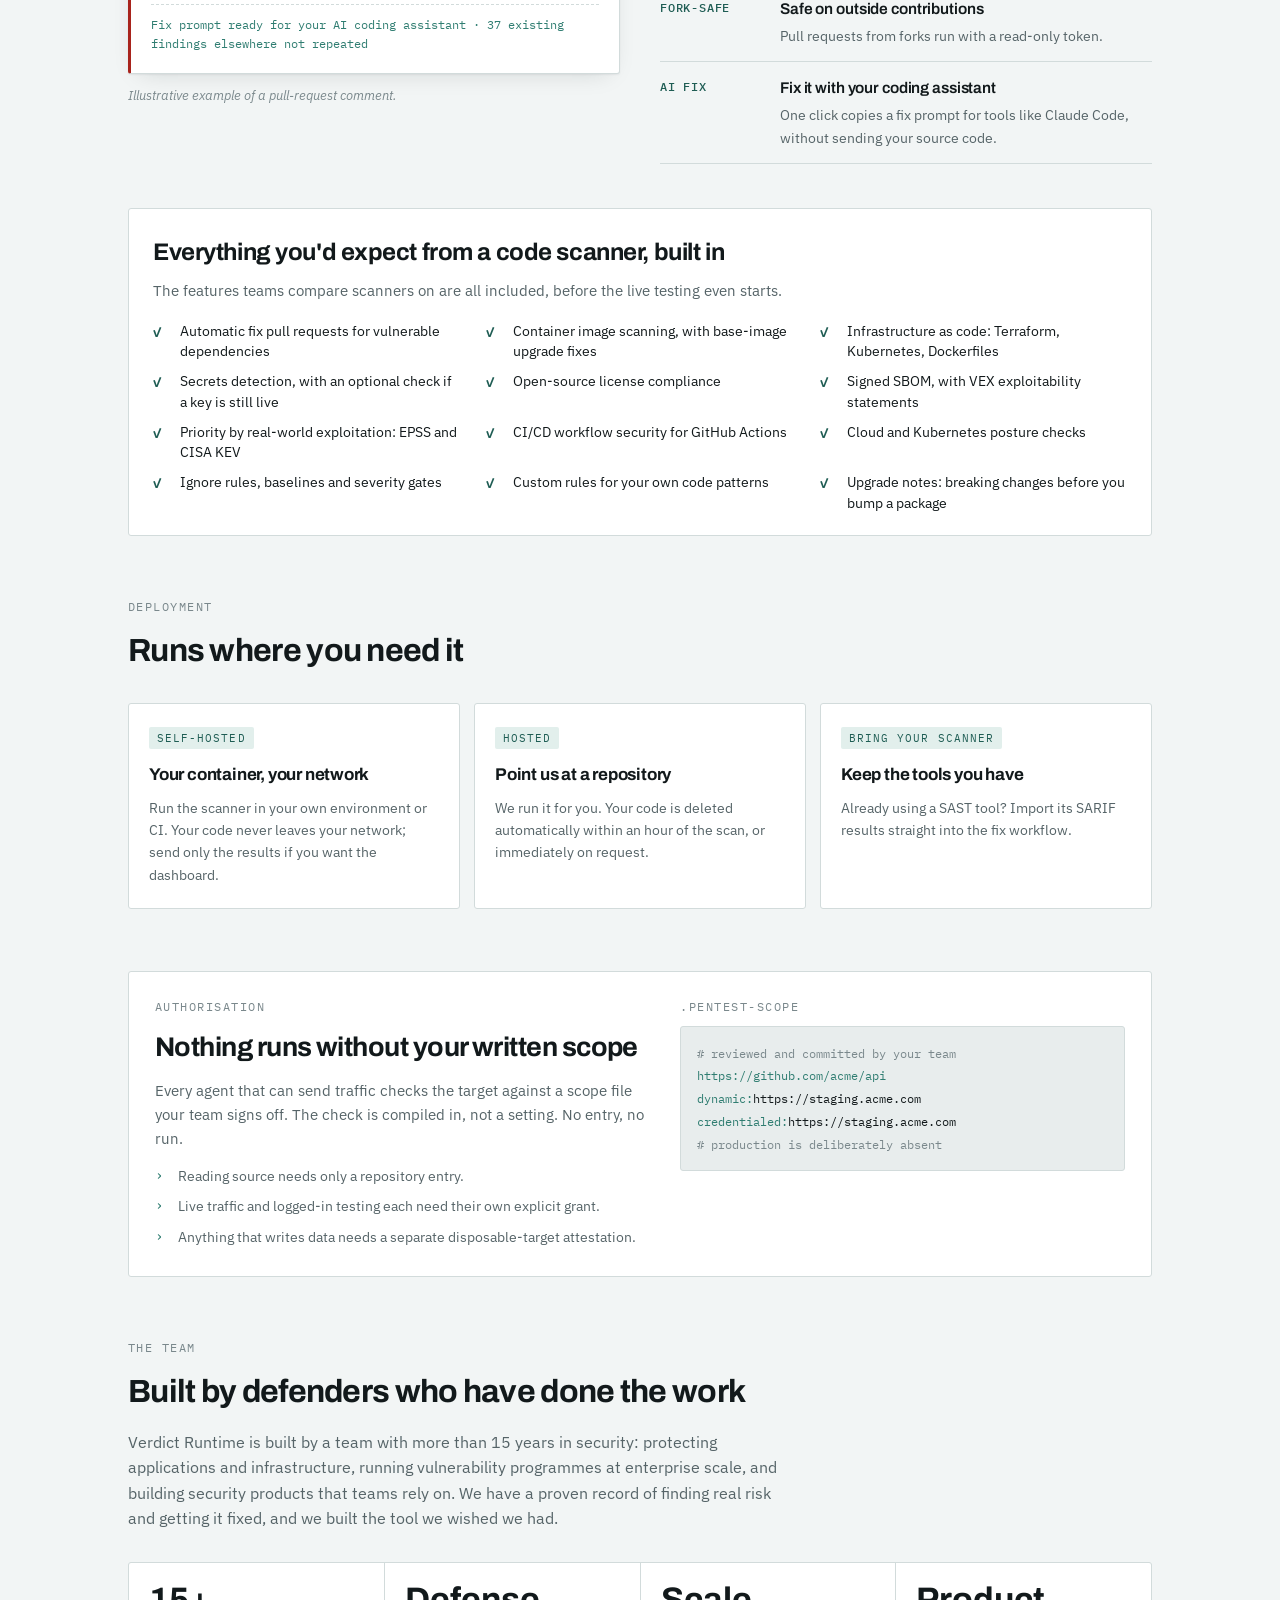
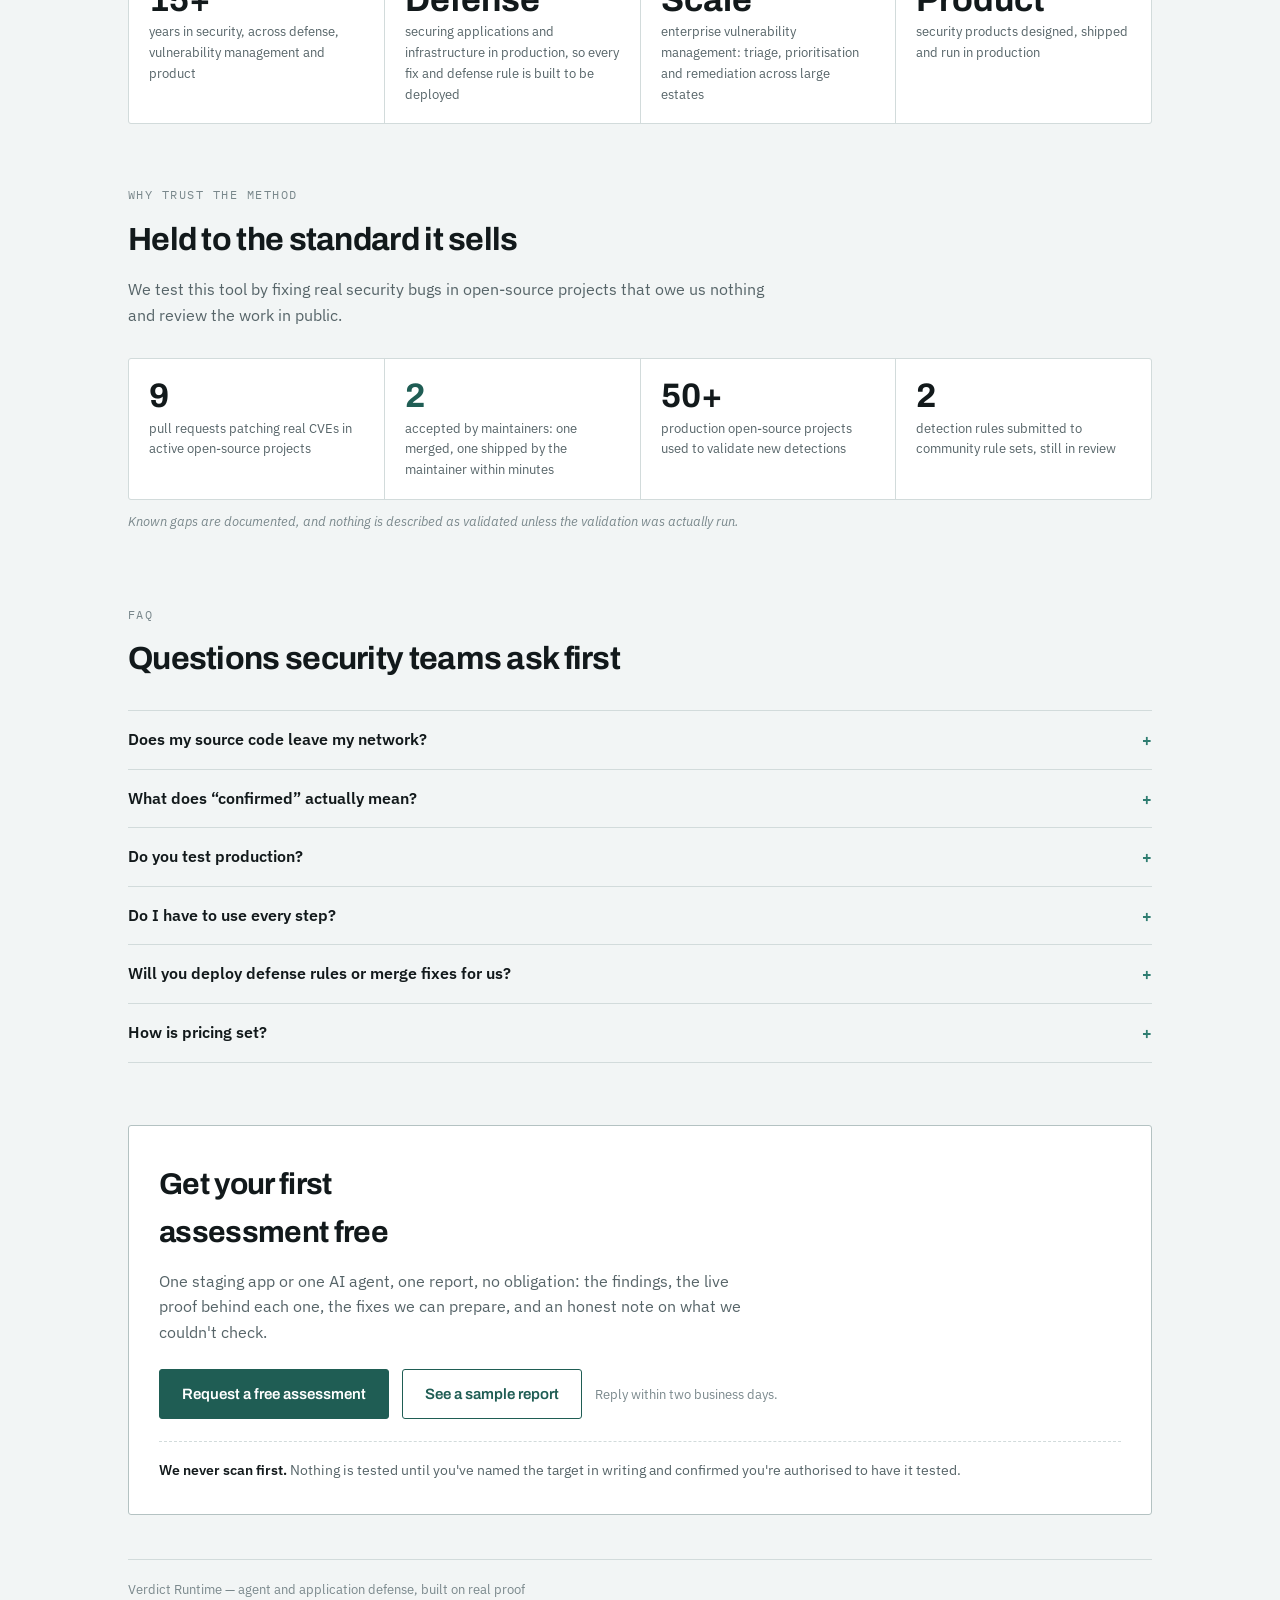
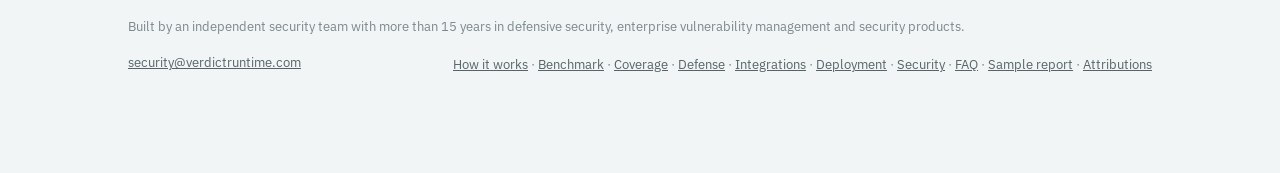
==== commit 46ba14a0: "Reposition: agent and application defense built on real proof; code scan as the full picture Hero, '" ====
--- a/index.html
+++ b/index.html
@@ -3,19 +3,19 @@
 <head>
 <meta charset="utf-8">
 <meta name="viewport" content="width=device-width, initial-scale=1">
-<title>Verdict Runtime - Verdicts, With Proof</title>
-<meta name="description" content="Verdict Runtime is application and AI security that proves what it reports: scan code, dependencies and IaC, verify exploits live against your running app, pentest, fix with proof, and defend until the fix ships.">
+<title>Verdict Runtime - Agent and Application Defense, Built on Real Proof</title>
+<meta name="description" content="Verdict Runtime defends the AI agents and applications you build: it attacks them to prove what is really exploitable, scans the code for the full picture, then fixes, re-tests and shields each finding.">
 <link rel="canonical" href="https://verdictruntime.com/">
 <link rel="icon" href="favicon.svg" type="image/svg+xml">
 
 <meta property="og:type" content="website">
 <meta property="og:site_name" content="Verdict Runtime">
-<meta property="og:title" content="Verdict Runtime - We don't report risks. We deliver verdicts, with proof.">
-<meta property="og:description" content="Application and AI security that proves what it reports. Scan, verify live, pentest, fix with proof, and defend until the fix ships.">
+<meta property="og:title" content="Verdict Runtime - Agent defense and application defense, built on real proof.">
+<meta property="og:description" content="Defense for AI agents and applications, built on real proof: attacked live, scanned to the code, fixed, re-tested and shielded.">
 <meta property="og:url" content="https://verdictruntime.com/">
 <meta name="twitter:card" content="summary_large_image">
-<meta name="twitter:title" content="Verdict Runtime - We don't report risks. We deliver verdicts, with proof.">
-<meta name="twitter:description" content="Application and AI security that proves what it reports. Scan, verify live, pentest, fix with proof, and defend until the fix ships.">
+<meta name="twitter:title" content="Verdict Runtime - Agent defense and application defense, built on real proof.">
+<meta name="twitter:description" content="Defense for AI agents and applications, built on real proof: attacked live, scanned to the code, fixed, re-tested and shielded.">
 
 <script type="application/ld+json">
 {
@@ -62,9 +62,9 @@
   <div class="topnav-in">
     <a class="wordmark" href="#top"><span class="mark"></span><span>Verdict<span class="wordmark-2">Runtime</span></span></a>
     <div class="topnav-links">
-      <a href="/benchmark/">Benchmark</a>
       <a href="/how-it-works/">How it works</a>
       <a href="/coverage/">Coverage</a>
+      <a href="/benchmark/">Benchmark</a>
       <a href="/defense/">Defense</a>
       <a href="/integrations/">Integrations</a>
       <a href="/deployment/">Deployment</a>
@@ -72,7 +72,7 @@
     </div>
     <div class="topnav-actions">
       <a class="topnav-login" href="https://app.verdictruntime.com/">Log in</a>
-      <a class="btn btn-sm" href="mailto:security@verdictruntime.com?subject=Free%20first%20assessment&amp;body=Company%3A%0AWhat%20to%20assess%20(repository%20or%20URL)%3A%0AAre%20you%20authorised%20to%20have%20it%20tested%3F%3A%0A">Free assessment</a>
+      <a class="btn btn-sm" href="mailto:security@verdictruntime.com?subject=Free%20assessment&amp;body=Company%3A%0AWhat%20to%20test%20(app%20or%20API%20URL%2C%20AI%20agent%2C%20repository)%3A%0AIs%20it%20a%20staging%20copy%3F%3A%0AAre%20you%20authorised%20to%20have%20it%20tested%3F%3A%0A">Free assessment</a>
     </div>
   </div>
 </nav>
@@ -80,21 +80,22 @@
 <div class="wrap" id="top">
 
   <div class="hero">
-    <div class="eyebrow">Application &amp; AI security</div>
-    <h1>We don't report risks. We deliver <span class="em">verdicts</span>, with proof.</h1>
+    <div class="eyebrow">Agent defense &middot; Application defense</div>
+    <h1>Defend your AI agents and applications, with <span class="em">real proof</span>.</h1>
     <p class="lede">
-      Scanners hand you a queue of guesses. Verdict Runtime proves which findings are
-      exploitable against your running app, hands you the fix, and keeps you protected
-      until it ships.
+      Your teams ship AI agents and AI-written code faster than security can review it. Verdict Runtime
+      attacks your agents and apps the way a real attacker would, scans the code behind them for the full
+      picture, and acts only on what it can prove: a verified fix, re-tested, and a shield in front of the
+      weakness until the fix ships.
     </p>
     <div class="cta-row">
-      <a class="btn" href="mailto:security@verdictruntime.com?subject=Free%20first%20assessment&amp;body=Company%3A%0AWhat%20to%20assess%20(repository%20or%20URL)%3A%0AAre%20you%20authorised%20to%20have%20it%20tested%3F%3A%0A">Request a free assessment</a>
+      <a class="btn" href="mailto:security@verdictruntime.com?subject=Free%20assessment&amp;body=Company%3A%0AWhat%20to%20test%20(app%20or%20API%20URL%2C%20AI%20agent%2C%20repository)%3A%0AIs%20it%20a%20staging%20copy%3F%3A%0AAre%20you%20authorised%20to%20have%20it%20tested%3F%3A%0A">Request a free assessment</a>
       <a class="btn btn-ghost" href="#demo">Watch the 3-minute demo</a>
     </div>
 
     <ul class="trust-strip">
-      <li><strong>Live proof</strong><span>before anything is called confirmed</span></li>
-      <li><strong>2 engines</strong><span>on code, dependencies and IaC</span></li>
+      <li><strong>Real proof</strong><span>a live exploit before anything is called confirmed</span></li>
+      <li><strong>Apps &amp; agents</strong><span>web, API, chat, tool and MCP agents</span></li>
       <li><strong>OWASP Top 10</strong><span>Web, API and LLM covered</span></li>
       <li><strong>Your network</strong><span>self-host, and code never leaves it</span></li>
     </ul>
@@ -111,156 +112,52 @@
     </p>
   </section>
 
-  <section>
+  <section id="what">
+    <div class="sec-head">
+      <div class="eyebrow">What we defend</div>
+      <h2>Your AI agents, your applications, and the code behind them</h2>
+    </div>
     <div class="value3">
       <div class="value">
-        <div class="value-n">01</div>
-        <h3>Stop triaging guesses</h3>
-        <p>Every finding is labelled with its evidence: one engine, two independent engines, or reproduced live.</p>
+        <div class="value-n">01 &middot; Agent defense</div>
+        <h3>The AI agents your company ships</h3>
+        <p>Chat assistants, tool-using agents, MCP servers and agents that read email or Slack are attacked with prompt injection, system-prompt leakage, poisoned messages and tool abuse, judged by planted canaries. Then guardrails and a guard in front of the agent block what was proven.</p>
       </div>
       <div class="value">
-        <div class="value-n">02</div>
-        <h3>Fix with proof</h3>
-        <p>Patches are re-scanned and run against your own test suite before they reach you.</p>
+        <div class="value-n">02 &middot; Application defense</div>
+        <h3>Web apps and APIs</h3>
+        <p>Logged in as real users, it proves which weaknesses are exploitable: one account reading another's data, admin-only routes, injection and XSS. Fixes are re-tested against the same attack, and WAF or gateway rules shield the weakness until the fix ships.</p>
       </div>
       <div class="value">
-        <div class="value-n">03</div>
-        <h3>Protected before the fix ships</h3>
-        <p>Optional WAF, gateway and detection rules generated from your findings, starting in observe mode.</p>
-      </div>
-    </div>
-  </section>
-
-  <section id="benchmark">
-    <div class="sec-head">
-      <div class="eyebrow">Benchmark &middot; 2026-11-04</div>
-      <h2>More labelled flaws found than a leading commercial SAST tool and GitHub CodeQL. Then we keep going.</h2>
-      <p>
-        We ran Verdict Runtime head to head against a leading commercial SAST tool and GitHub CodeQL on ten
-        deliberately vulnerable open-source applications across five languages. Each app was scored against an answer
-        key built from its own labels. Static scanning was only the first round.
-      </p>
-    </div>
-
-    <div class="stats stats-tight">
-      <div class="stat"><div class="stat-n ok">92</div><div class="stat-l">of 167 labelled flaws found by Verdict Runtime</div></div>
-      <div class="stat"><div class="stat-n">72</div><div class="stat-l">found by a leading commercial SAST tool</div></div>
-      <div class="stat"><div class="stat-n">68</div><div class="stat-l">found by GitHub CodeQL</div></div>
-      <div class="stat"><div class="stat-n ok">10</div><div class="stat-l">apps across 5 languages</div></div>
-    </div>
-
-    <h3 class="bench-sub">Round 1: code scanning, like for like</h3>
-    <div class="table-scroll">
-      <table class="bench-table">
-        <thead>
-          <tr><th>Scanner</th><th class="num">Labelled flaws</th><th class="num">Found</th><th class="num">Share</th></tr>
-        </thead>
-        <tbody>
-          <tr><td>Verdict Runtime</td><td class="num">167</td><td class="num us">92</td><td class="num us">55%</td></tr>
-          <tr><td>Commercial SAST tool</td><td class="num">167</td><td class="num">72</td><td class="num">43%</td></tr>
-          <tr><td>GitHub CodeQL</td><td class="num">167</td><td class="num">68</td><td class="num">41%</td></tr>
-        </tbody>
-      </table>
-    </div>
-    <p class="caption">
-      A flaw counts only when the right vulnerability class is reported within three lines of the labelled spot.
-      All ten are deliberately vulnerable open-source training apps. Both tools ran at their documented security
-      settings. CodeQL is a trademark of GitHub, Inc.
-    </p>
-
-    <h3 class="bench-sub">Round 1b: more real flaws, on a benchmark built to trip scanners up</h3>
-    <p class="caption">
-      Most of this industry-standard Python benchmark is bait: of its 1,230 test cases, 63% are safe code dressed up to
-      look vulnerable. A good scanner finds the real flaws and stays quiet on the rest. That is exactly how it is scored.
-    </p>
-    <div class="stats stats-tight">
-      <div class="stat"><div class="stat-n ok">58.5</div><div class="stat-l">Verdict Runtime benchmark score</div></div>
-      <div class="stat"><div class="stat-n">27.5</div><div class="stat-l">Commercial SAST tool benchmark score</div></div>
-      <div class="stat"><div class="stat-n ok">8 to 2</div><div class="stat-l">vulnerability classes won (4 tied)</div></div>
-    </div>
-    <div class="table-scroll">
-      <table class="bench-table">
-        <thead>
-          <tr><th>Vulnerability class</th><th class="num us-h">Verdict Runtime</th><th class="num">Commercial SAST tool</th></tr>
-        </thead>
-        <tbody>
-          <tr><td>SQL injection</td><td class="num">0</td><td class="num">0</td></tr>
-          <tr><td>Weak hashing</td><td class="num">100</td><td class="num">100</td></tr>
-          <tr><td>Insecure cookie</td><td class="num">100</td><td class="num">100</td></tr>
-          <tr><td>Weak randomness</td><td class="num us">74.7</td><td class="num">0</td></tr>
-          <tr><td>Insecure deserialization</td><td class="num us">66.7</td><td class="num">55.6</td></tr>
-          <tr><td>Open redirect</td><td class="num us">54.9</td><td class="num">40.7</td></tr>
-          <tr><td>LDAP injection</td><td class="num us">43.8</td><td class="num">0</td></tr>
-          <tr><td>Cross-site scripting</td><td class="num us">43.0</td><td class="num">18.0</td></tr>
-          <tr><td>XPath injection</td><td class="num us">40.2</td><td class="num">23.2</td></tr>
-          <tr><td>Trust boundary violation</td><td class="num us">39.2</td><td class="num">0</td></tr>
-          <tr><td>Path traversal</td><td class="num us">37.1</td><td class="num">&minus;3.2</td></tr>
-          <tr><td>Command injection</td><td class="num">0</td><td class="num us">16.5</td></tr>
-          <tr><td>Code injection</td><td class="num">0</td><td class="num us">13.6</td></tr>
-          <tr><td>XML external entities</td><td class="num">0</td><td class="num">0</td></tr>
-          <tr class="total"><td>Overall</td><td class="num us">58.5</td><td class="num">27.5</td></tr>
-        </tbody>
-      </table>
-    </div>
-    <p class="caption">
-      Score = share of real flaws found minus share of safe cases flagged, the benchmark&rsquo;s own method (100 is perfect,
-      0 is chance); a hit counts only if it names the right weakness type (CWE). We found 74% of real flaws to the commercial
-      tool&rsquo;s 38%, and flagged more safe cases (15.2% vs 10.3%). Synthetic benchmark, early release, one run per tool
-      (Verdict Runtime 2026-11-04, commercial SAST tool 2026-10-23).
-    </p>
-
-    <h3 class="bench-sub">Round 2: what static scanners don&rsquo;t do</h3>
-    <div class="table-scroll">
-      <table class="bench-table vs">
-        <thead>
-          <tr><th>Capability</th><th class="num us-h">Verdict Runtime</th><th class="num">Commercial SAST &amp; CodeQL</th></tr>
-        </thead>
-        <tbody>
-          <tr><td class="what">Static code analysis</td><td class="num yes">Yes</td><td class="num yes">Yes</td></tr>
-          <tr><td class="what">Proof that a finding is exploitable in your running app</td><td class="num yes">Yes</td><td class="num no">No</td></tr>
-          <tr><td class="what">Logged-in pentesting: broken access control, token forgery, OWASP API Top 10</td><td class="num yes">Yes</td><td class="num no">No</td></tr>
-          <tr><td class="what">Live attacks on your AI features: OWASP LLM Top 10 and agentic risks</td><td class="num yes">Yes</td><td class="num no">No</td></tr>
-          <tr><td class="what">Business-logic testing: replayed checkouts, double-spent coupons</td><td class="num yes">Yes</td><td class="num no">No</td></tr>
-          <tr><td class="what">WAF, gateway and detection rules built from your own findings</td><td class="num yes">Yes</td><td class="num no">No</td></tr>
-        </tbody>
-      </table>
-    </div>
-
-    <div class="bench-live">
-      <strong>On three of these apps, our live pentest agents proved 9 vulnerabilities exploitable</strong>, something
-      static scanning cannot do: one account reading another account's private data, a forged unsigned
-      login token accepted as valid, internal configuration and server logs open to anyone, and logins
-      with no brute-force protection. Every one was reproduced with a real request.
-    </div>
-
-    <div class="cta-row">
-      <a class="btn btn-ghost" href="verdict-runtime-benchmark.pdf" download>Download the benchmark (PDF)</a>
-      <span class="btn-note">All ten benchmark apps are deliberately vulnerable training apps. Your code will differ, so start with a free assessment.</span>
+        <div class="value-n">03 &middot; Code scan</div>
+        <h3>The full picture</h3>
+        <p>Code, dependencies, secrets, infrastructure and containers are scanned so nothing hides behind the running app, and so the attacks know where to aim.</p>
+      </div>
     </div>
   </section>
 
   <section id="how">
     <div class="sec-head">
       <div class="eyebrow">How it works</div>
-      <h2>Find it. Prove it. Fix it. Protect it.</h2>
-      <p>One loop from first scan to final verdict. Every step is optional: use only what you need.</p>
+      <h2>Aim it. Attack it. Prove it. Fix it. Protect it.</h2>
+      <p>One loop from your written scope to a closed finding. Every step is optional: use only what you need.</p>
     </div>
 
     <ol class="loop">
       <li class="loop-step">
-        <div class="step-n">01 &middot; SCAN</div>
-        <h3>See the whole surface</h3>
-        <p>Code, dependencies, secrets, infrastructure, licenses and containers in one pass, or bring your existing SAST results as SARIF.</p>
+        <div class="step-n">01 &middot; AIM</div>
+        <h3>Read the code first</h3>
+        <p>Code, dependencies, secrets, infrastructure and containers are scanned to map routes and likely weak spots, or bring your existing SAST results as SARIF.</p>
       </li>
       <li class="loop-step">
-        <div class="step-n">02 &middot; PROVE</div>
+        <div class="step-n">02 &middot; ATTACK</div>
+        <h3>Attack it like an adversary</h3>
+        <p>Your AI agents and apps are attacked like a real adversary would: access control, authentication, API fuzzing, prompt injection and poisoned messages.</p>
+      </li>
+      <li class="loop-step">
+        <div class="step-n">03 &middot; PROVE</div>
         <h3>Verify against the live app</h3>
         <p>A reviewed, non-destructive proof runs in an isolated sandbox. No reproduction, no &ldquo;confirmed&rdquo;.</p>
-      </li>
-      <li class="loop-step">
-        <div class="step-n">03 &middot; PENTEST</div>
-        <h3>Test it like an attacker</h3>
-        <p>Logged in as a real user: API discovery and fuzzing, access-control tests, and LLM security checks.</p>
       </li>
       <li class="loop-step">
         <div class="step-n">04 &middot; FIX</div>
@@ -321,40 +218,40 @@
   <section id="coverage">
     <div class="sec-head">
       <div class="eyebrow">Coverage</div>
-      <h2>One report across your whole stack</h2>
-      <p>Every engine lands in one schema, deduplicated and correlated, so you read one report, not six.</p>
+      <h2>What we test</h2>
+      <p>Live attacks on your AI agents and running apps, plus a scan of the code underneath for the full picture. One deduplicated report, not six.</p>
     </div>
 
     <div class="grid2">
+      <div class="cell">
+        <h3><span class="dot"></span>Running application</h3>
+        <p>Authenticated testing, including broken authorization that only shows when two real accounts are compared.</p>
+        <div class="cell-note">20 targeted checks &middot; OWASP API1&ndash;10 &middot; A01&ndash;A10</div>
+      </div>
+      <div class="cell">
+        <h3><span class="dot"></span>AI &amp; LLM features</h3>
+        <p>Live adversarial testing of your model-backed features, judged against planted canaries and markers, not a model's opinion.</p>
+        <div class="cell-note">21 checks &middot; LLM01&ndash;LLM10 &middot; agentic</div>
+      </div>
+      <div class="cell">
+        <h3><span class="dot"></span>Business logic</h3>
+        <p>An agent that learns your app's real API traffic, then tests rules like double-redeemed coupons and replayed checkouts.</p>
+        <div class="cell-note">Uncertain results are labelled for review</div>
+      </div>
+      <div class="cell">
+        <h3><span class="dot"></span>Source code</h3>
+        <p>Injection, auth, access-control and crypto defects, cross-checked by two engines.</p>
+        <div class="cell-note">~20 in-house rules for gaps the market misses</div>
+      </div>
       <div class="cell">
         <h3><span class="dot"></span>Dependencies &amp; supply chain</h3>
         <p>Vulnerable packages, whether they're reachable from your entry points, and a signed SBOM.</p>
         <div class="cell-note">Reachability &middot; SBOM &middot; signing &middot; VEX</div>
       </div>
       <div class="cell">
-        <h3><span class="dot"></span>Source code</h3>
-        <p>Injection, auth, access-control and crypto defects, cross-checked by two engines.</p>
-        <div class="cell-note">~20 in-house rules for gaps the market misses</div>
-      </div>
-      <div class="cell">
         <h3><span class="dot"></span>Secrets, cloud &amp; pipelines</h3>
         <p>Committed credentials, cloud and Kubernetes misconfiguration, hijackable CI workflows.</p>
         <div class="cell-note">Cloud posture &middot; container images &middot; CI</div>
-      </div>
-      <div class="cell">
-        <h3><span class="dot"></span>Running application</h3>
-        <p>Authenticated testing, including broken authorization that only shows when two real accounts are compared.</p>
-        <div class="cell-note">20 targeted checks &middot; OWASP API1&ndash;10 &middot; A01&ndash;A10</div>
-      </div>
-      <div class="cell">
-        <h3><span class="dot"></span>AI &amp; LLM features</h3>
-        <p>Live adversarial testing of your model-backed features, judged against planted canaries and markers, not a model's opinion.</p>
-        <div class="cell-note">21 checks &middot; LLM01&ndash;LLM10 &middot; agentic</div>
-      </div>
-      <div class="cell">
-        <h3><span class="dot"></span>Business logic</h3>
-        <p>An agent that learns your app's real API traffic, then tests rules like double-redeemed coupons and replayed checkouts.</p>
-        <div class="cell-note">Uncertain results are labelled for review</div>
       </div>
     </div>
 
@@ -390,6 +287,114 @@
     </details>
   </section>
 
+  <section id="benchmark">
+    <div class="sec-head">
+      <div class="eyebrow">Code scan benchmark &middot; 2026-11-04</div>
+      <h2>The code scan behind the full picture: more labelled flaws found than a leading commercial SAST tool and GitHub CodeQL.</h2>
+      <p>
+        We ran Verdict Runtime head to head against a leading commercial SAST tool and GitHub CodeQL on ten
+        deliberately vulnerable open-source applications across five languages. Each app was scored against an answer
+        key built from its own labels. Static scanning was only the first round.
+      </p>
+    </div>
+
+    <div class="stats stats-tight">
+      <div class="stat"><div class="stat-n ok">92</div><div class="stat-l">of 167 labelled flaws found by Verdict Runtime</div></div>
+      <div class="stat"><div class="stat-n">72</div><div class="stat-l">found by a leading commercial SAST tool</div></div>
+      <div class="stat"><div class="stat-n">68</div><div class="stat-l">found by GitHub CodeQL</div></div>
+      <div class="stat"><div class="stat-n ok">10</div><div class="stat-l">apps across 5 languages</div></div>
+    </div>
+
+    <h3 class="bench-sub">Round 1: code scanning, like for like</h3>
+    <div class="table-scroll">
+      <table class="bench-table">
+        <thead>
+          <tr><th>Scanner</th><th class="num">Labelled flaws</th><th class="num">Found</th><th class="num">Share</th></tr>
+        </thead>
+        <tbody>
+          <tr><td>Verdict Runtime</td><td class="num">167</td><td class="num us">92</td><td class="num us">55%</td></tr>
+          <tr><td>Commercial SAST tool</td><td class="num">167</td><td class="num">72</td><td class="num">43%</td></tr>
+          <tr><td>GitHub CodeQL</td><td class="num">167</td><td class="num">68</td><td class="num">41%</td></tr>
+        </tbody>
+      </table>
+    </div>
+    <p class="caption">
+      A flaw counts only when the right vulnerability class is reported within three lines of the labelled spot.
+      All ten are deliberately vulnerable open-source training apps. Both tools ran at their documented security
+      settings. CodeQL is a trademark of GitHub, Inc.
+    </p>
+
+    <h3 class="bench-sub">Round 1b: more real flaws, on a benchmark built to trip scanners up</h3>
+    <p class="caption">
+      Most of this industry-standard Python benchmark is bait: of its 1,230 test cases, 63% are safe code dressed up to
+      look vulnerable. A good scanner finds the real flaws and stays quiet on the rest. That is exactly how it is scored.
+    </p>
+    <div class="stats stats-tight">
+      <div class="stat"><div class="stat-n ok">58.5</div><div class="stat-l">Verdict Runtime benchmark score</div></div>
+      <div class="stat"><div class="stat-n">27.5</div><div class="stat-l">Commercial SAST tool benchmark score</div></div>
+      <div class="stat"><div class="stat-n ok">8 to 2</div><div class="stat-l">vulnerability classes won (4 tied)</div></div>
+    </div>
+    <div class="table-scroll">
+      <table class="bench-table">
+        <thead>
+          <tr><th>Vulnerability class</th><th class="num us-h">Verdict Runtime</th><th class="num">Commercial SAST tool</th></tr>
+        </thead>
+        <tbody>
+          <tr><td>SQL injection</td><td class="num">0</td><td class="num">0</td></tr>
+          <tr><td>Weak hashing</td><td class="num">100</td><td class="num">100</td></tr>
+          <tr><td>Insecure cookie</td><td class="num">100</td><td class="num">100</td></tr>
+          <tr><td>Weak randomness</td><td class="num us">74.7</td><td class="num">0</td></tr>
+          <tr><td>Insecure deserialization</td><td class="num us">66.7</td><td class="num">55.6</td></tr>
+          <tr><td>Open redirect</td><td class="num us">54.9</td><td class="num">40.7</td></tr>
+          <tr><td>LDAP injection</td><td class="num us">43.8</td><td class="num">0</td></tr>
+          <tr><td>Cross-site scripting</td><td class="num us">43.0</td><td class="num">18.0</td></tr>
+          <tr><td>XPath injection</td><td class="num us">40.2</td><td class="num">23.2</td></tr>
+          <tr><td>Trust boundary violation</td><td class="num us">39.2</td><td class="num">0</td></tr>
+          <tr><td>Path traversal</td><td class="num us">37.1</td><td class="num">&minus;3.2</td></tr>
+          <tr><td>Command injection</td><td class="num">0</td><td class="num us">16.5</td></tr>
+          <tr><td>Code injection</td><td class="num">0</td><td class="num us">13.6</td></tr>
+          <tr><td>XML external entities</td><td class="num">0</td><td class="num">0</td></tr>
+          <tr class="total"><td>Overall</td><td class="num us">58.5</td><td class="num">27.5</td></tr>
+        </tbody>
+      </table>
+    </div>
+    <p class="caption">
+      Score = share of real flaws found minus share of safe cases flagged, the benchmark&rsquo;s own method (100 is perfect,
+      0 is chance); a hit counts only if it names the right weakness type (CWE). We found 74% of real flaws to the commercial
+      tool&rsquo;s 38%, and flagged more safe cases (15.2% vs 10.3%). Synthetic benchmark, early release, one run per tool
+      (Verdict Runtime 2026-11-04, commercial SAST tool 2026-10-23).
+    </p>
+
+    <h3 class="bench-sub">Round 2: what static scanners don&rsquo;t do</h3>
+    <div class="table-scroll">
+      <table class="bench-table vs">
+        <thead>
+          <tr><th>Capability</th><th class="num us-h">Verdict Runtime</th><th class="num">Commercial SAST &amp; CodeQL</th></tr>
+        </thead>
+        <tbody>
+          <tr><td class="what">Static code analysis</td><td class="num yes">Yes</td><td class="num yes">Yes</td></tr>
+          <tr><td class="what">Proof that a finding is exploitable in your running app</td><td class="num yes">Yes</td><td class="num no">No</td></tr>
+          <tr><td class="what">Logged-in pentesting: broken access control, token forgery, OWASP API Top 10</td><td class="num yes">Yes</td><td class="num no">No</td></tr>
+          <tr><td class="what">Live attacks on your AI features: OWASP LLM Top 10 and agentic risks</td><td class="num yes">Yes</td><td class="num no">No</td></tr>
+          <tr><td class="what">Business-logic testing: replayed checkouts, double-spent coupons</td><td class="num yes">Yes</td><td class="num no">No</td></tr>
+          <tr><td class="what">WAF, gateway and detection rules built from your own findings</td><td class="num yes">Yes</td><td class="num no">No</td></tr>
+        </tbody>
+      </table>
+    </div>
+
+    <div class="bench-live">
+      <strong>On three of these apps, our live pentest agents proved 9 vulnerabilities exploitable</strong>, something
+      static scanning cannot do: one account reading another account's private data, a forged unsigned
+      login token accepted as valid, internal configuration and server logs open to anyone, and logins
+      with no brute-force protection. Every one was reproduced with a real request.
+    </div>
+
+    <div class="cta-row">
+      <a class="btn btn-ghost" href="verdict-runtime-benchmark.pdf" download>Download the benchmark (PDF)</a>
+      <span class="btn-note">All ten benchmark apps are deliberately vulnerable training apps. Your code will differ, so start with a free assessment.</span>
+    </div>
+  </section>
+
   <section id="defense">
     <div class="sec-head">
       <div class="eyebrow">Defense layer &middot; optional</div>
@@ -717,13 +722,13 @@
   </section>
 
   <div class="cta">
-    <h2>Get your first verdict free</h2>
+    <h2>Get your first assessment free</h2>
     <p>
-      One repository, one report, no obligation: the findings, the evidence behind each one, the
-      fixes we can prepare, and an honest note on what we couldn't check.
+      One staging app or one AI agent, one report, no obligation: the findings, the live proof
+      behind each one, the fixes we can prepare, and an honest note on what we couldn't check.
     </p>
     <div class="cta-row">
-      <a class="btn" href="mailto:security@verdictruntime.com?subject=Free%20first%20assessment&amp;body=Company%3A%0AWhat%20to%20assess%20(repository%20or%20URL)%3A%0AAre%20you%20authorised%20to%20have%20it%20tested%3F%3A%0A">Request a free assessment</a>
+      <a class="btn" href="mailto:security@verdictruntime.com?subject=Free%20assessment&amp;body=Company%3A%0AWhat%20to%20test%20(app%20or%20API%20URL%2C%20AI%20agent%2C%20repository)%3A%0AIs%20it%20a%20staging%20copy%3F%3A%0AAre%20you%20authorised%20to%20have%20it%20tested%3F%3A%0A">Request a free assessment</a>
       <a class="btn btn-ghost" href="sample-report.html">See a sample report</a>
       <span class="btn-note">Reply within two business days.</span>
     </div>
@@ -734,7 +739,7 @@
   </div>
 
   <footer>
-    <div>Verdict Runtime &mdash; application and AI security</div>
+    <div>Verdict Runtime &mdash; agent and application defense, built on real proof</div>
     <div>Built by an independent security team with more than 15 years in defensive security, enterprise vulnerability management and security products.</div>
     <div><a href="mailto:security@verdictruntime.com">security@verdictruntime.com</a></div>
     <div class="footer-links"><a href="/how-it-works/">How it works</a> &middot; <a href="/benchmark/">Benchmark</a> &middot; <a href="/coverage/">Coverage</a> &middot; <a href="/defense/">Defense</a> &middot; <a href="/integrations/">Integrations</a> &middot; <a href="/deployment/">Deployment</a> &middot; <a href="/security/">Security</a> &middot; <a href="/faq/">FAQ</a> &middot; <a href="/sample-report.html">Sample report</a> &middot; <a href="/attributions/">Attributions</a></div>
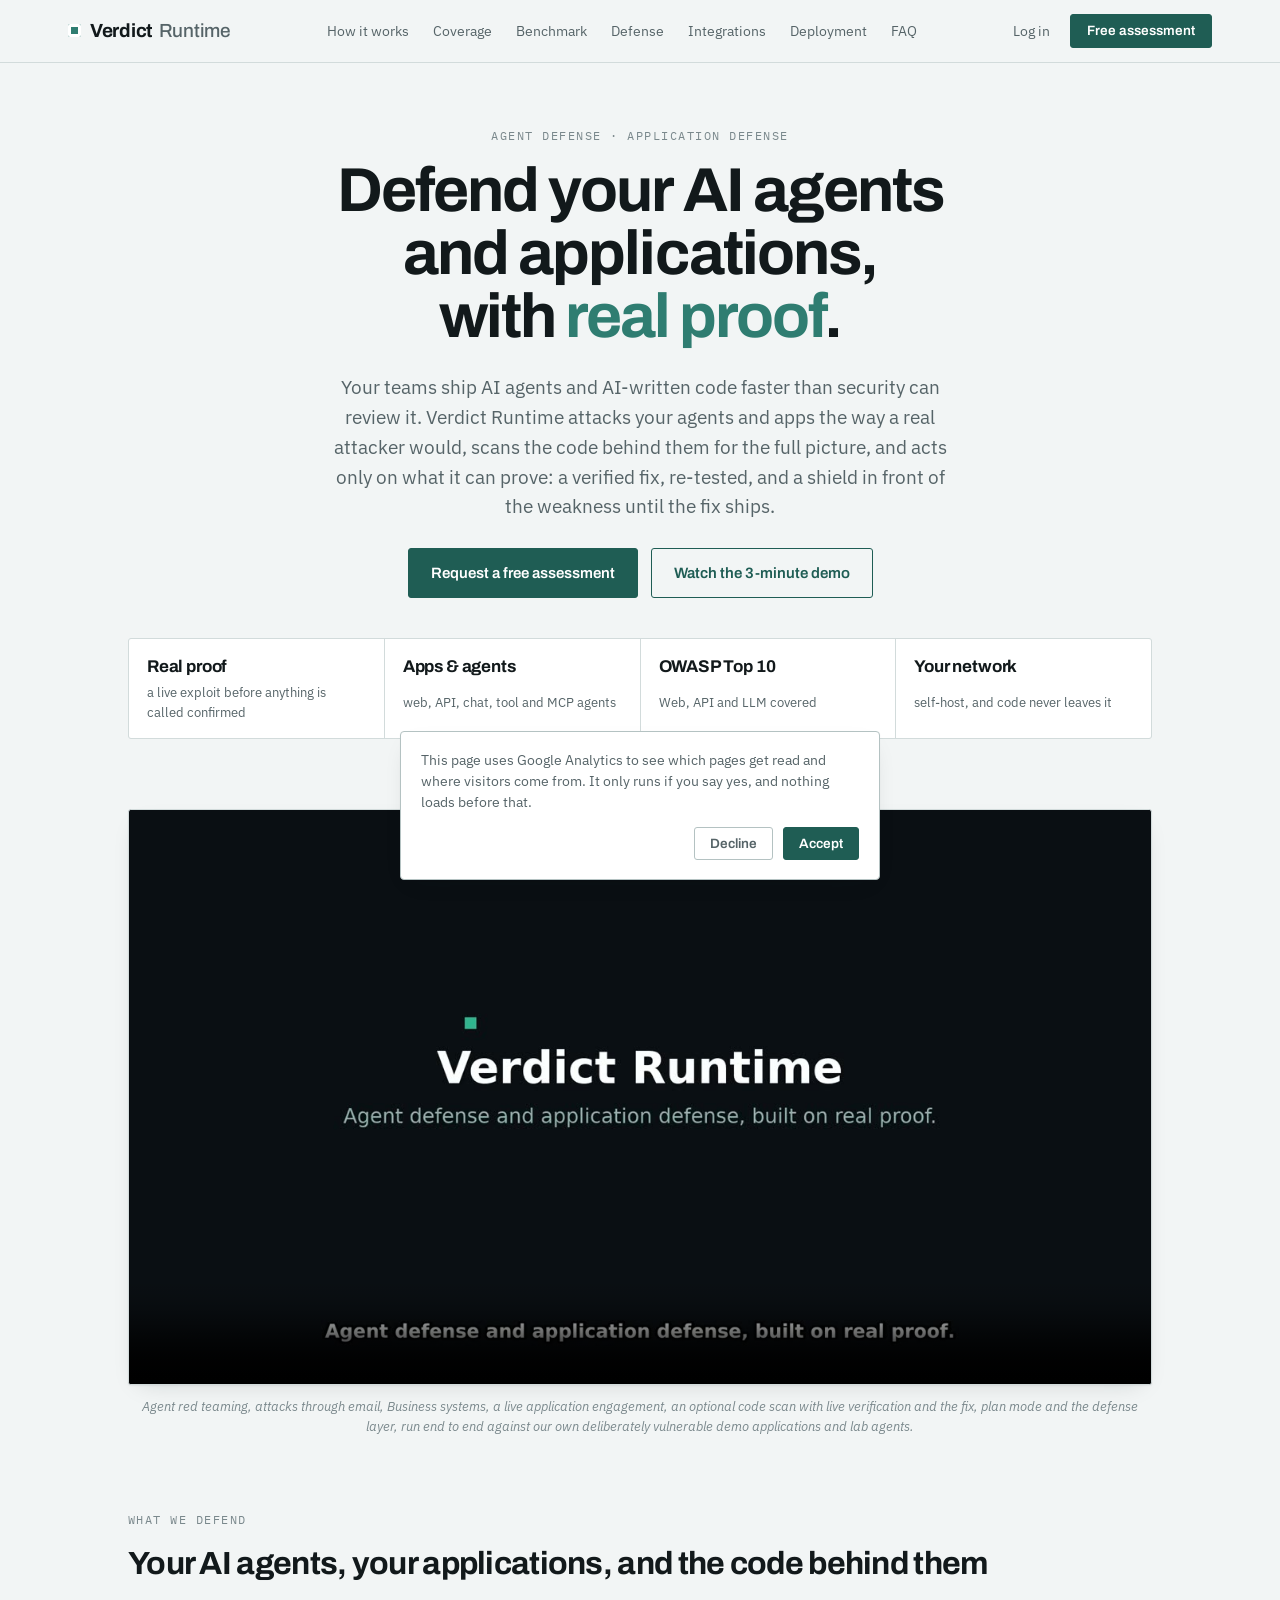
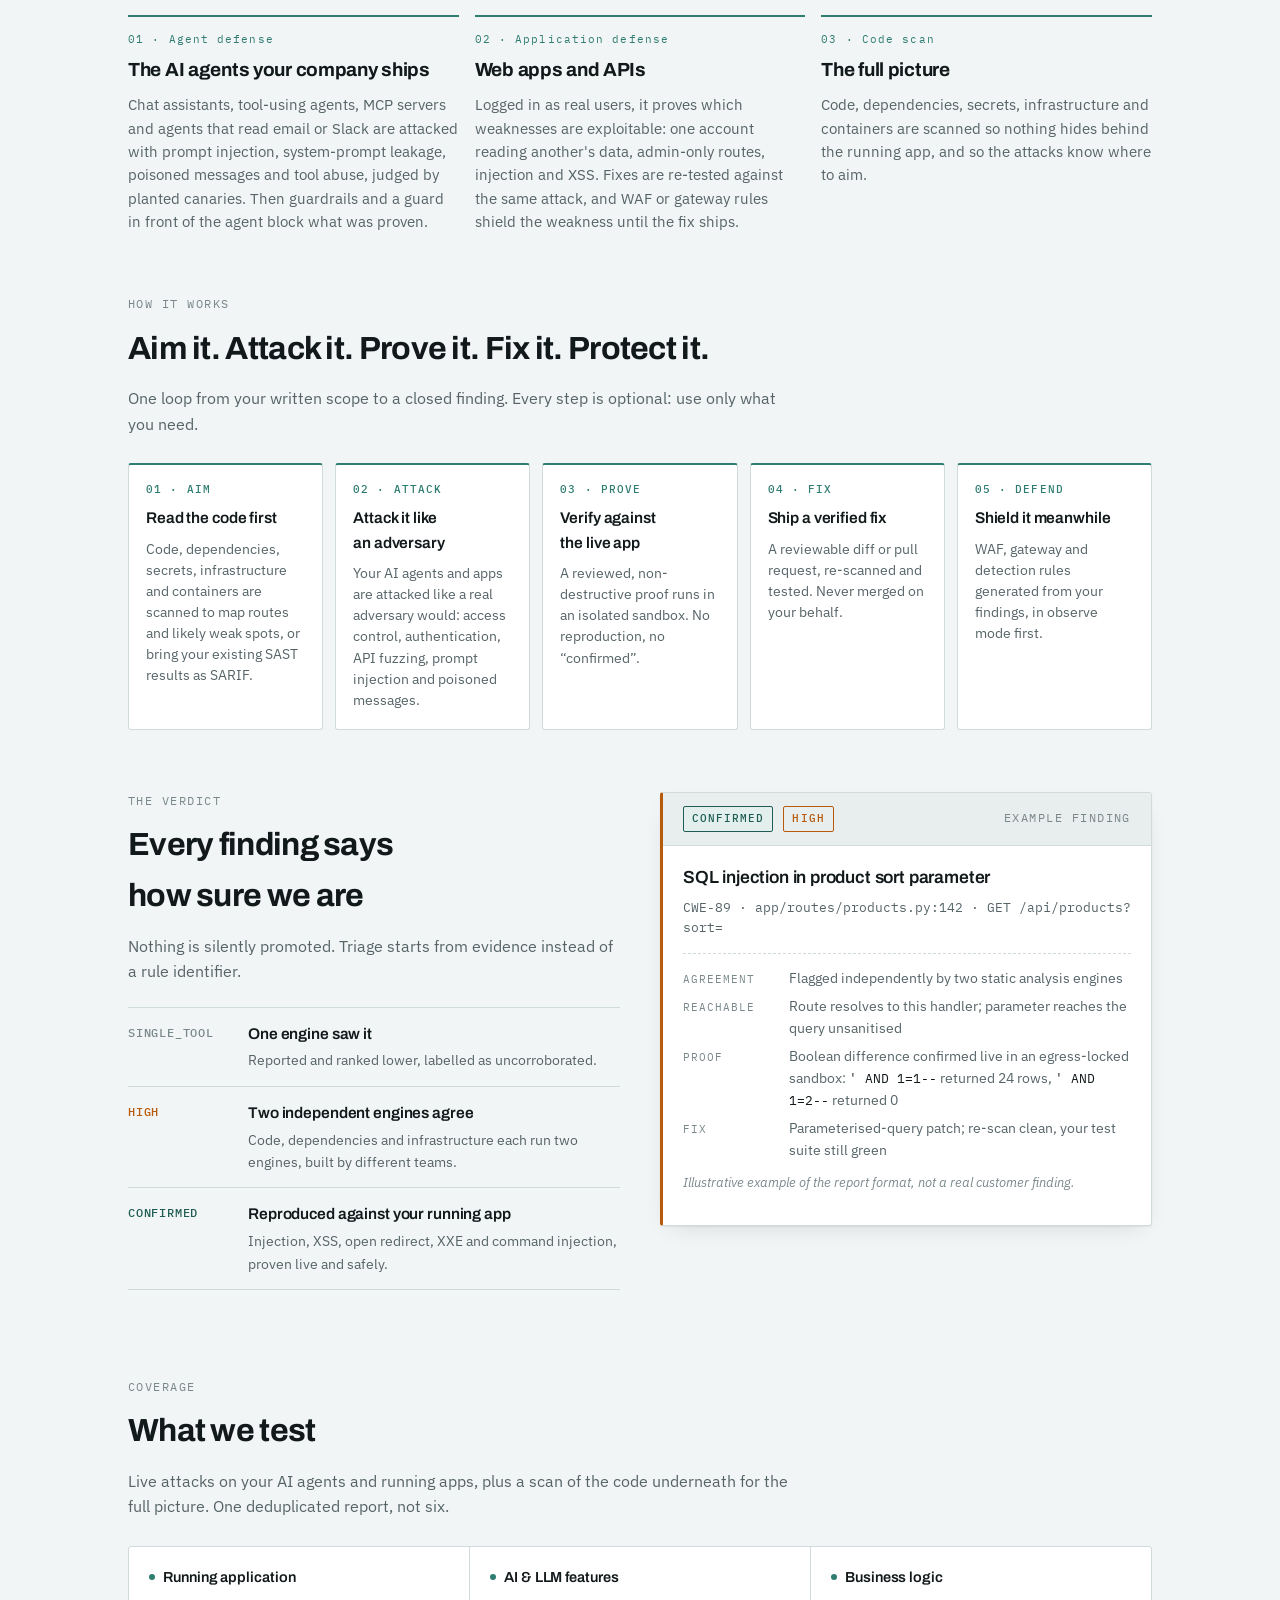
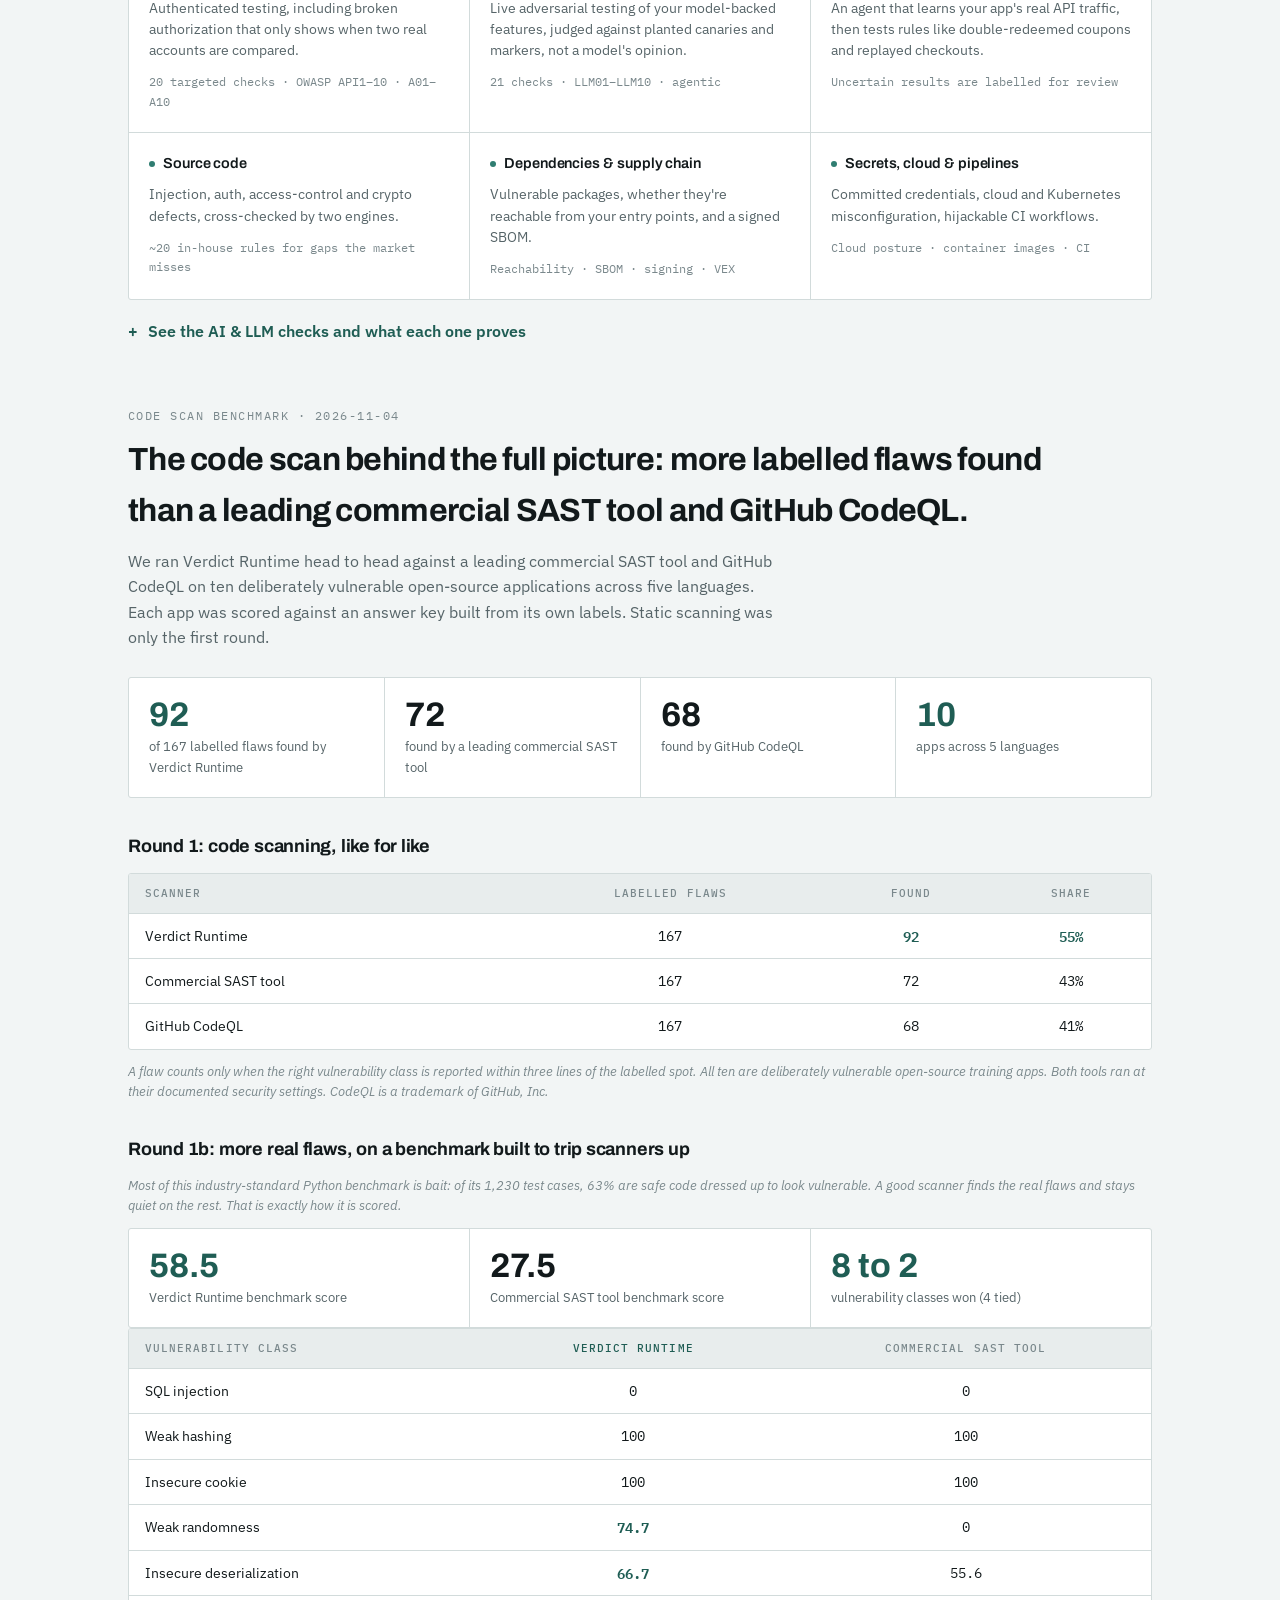
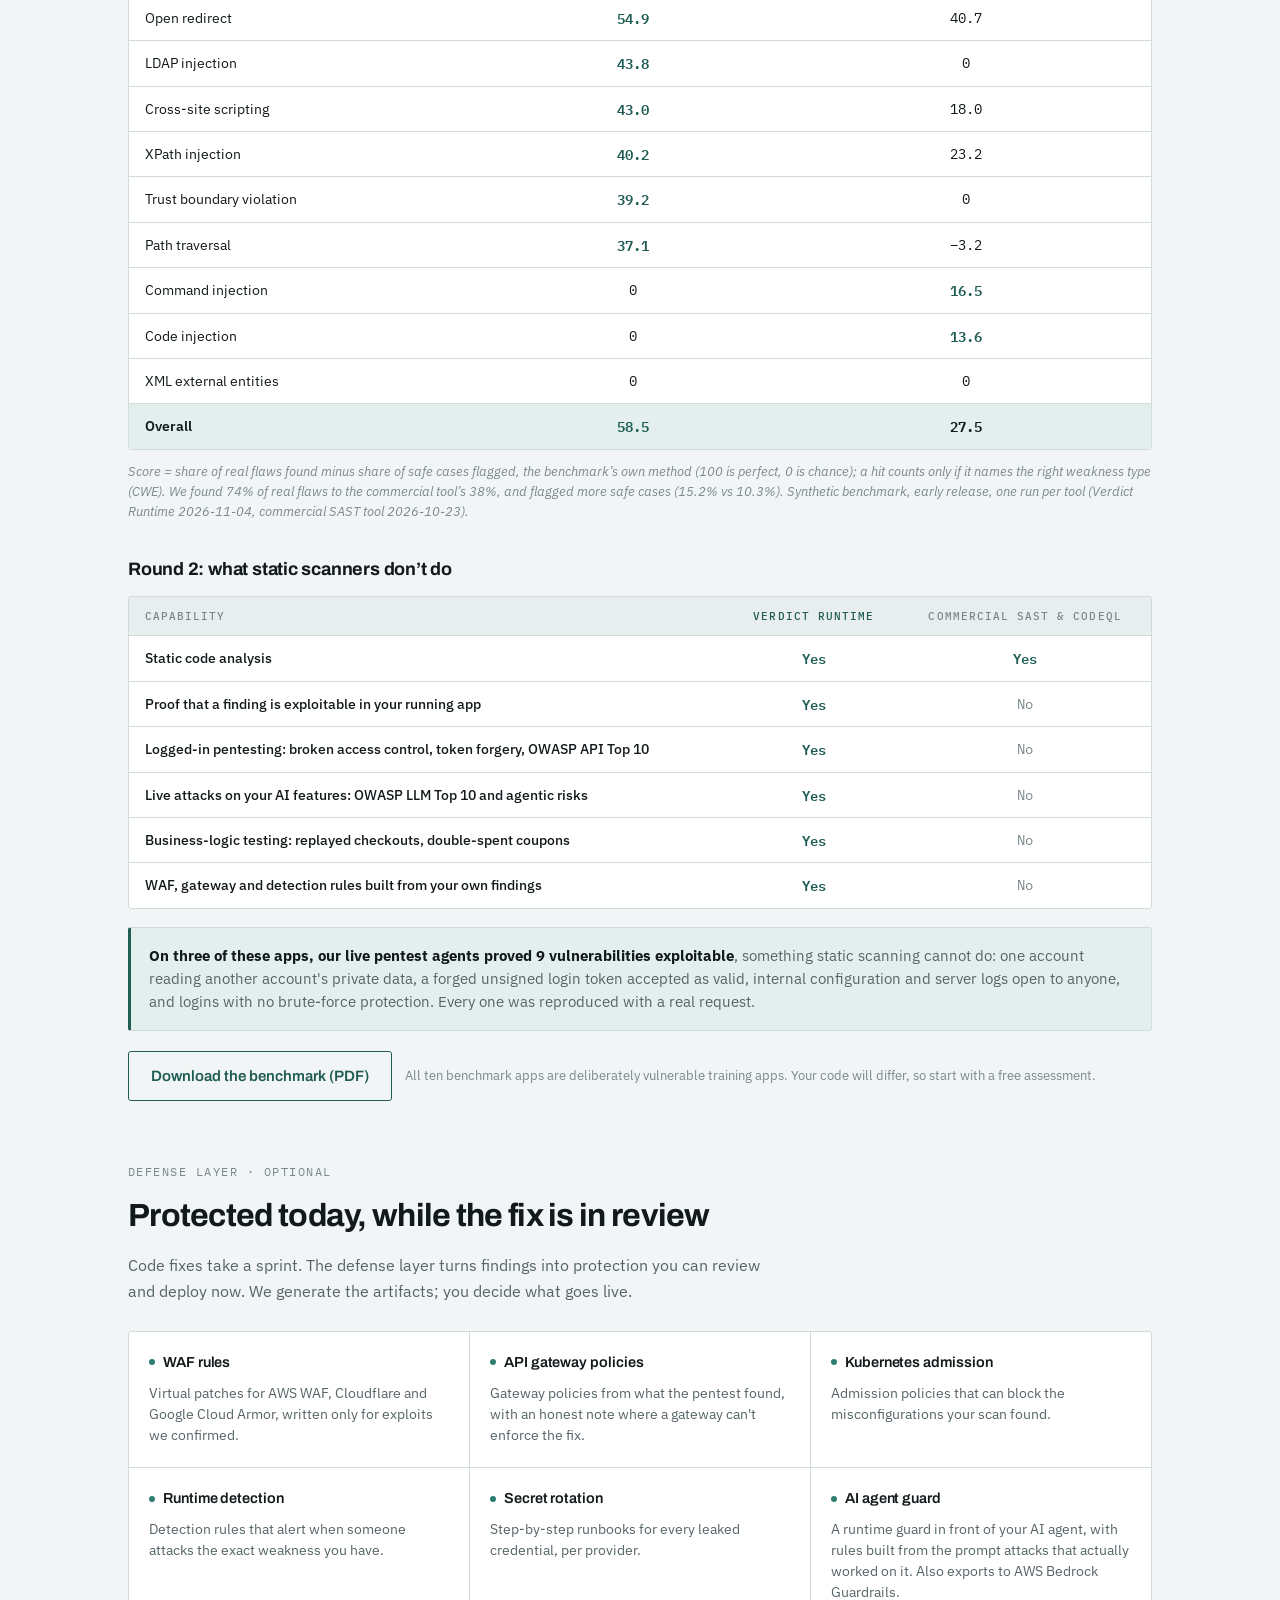
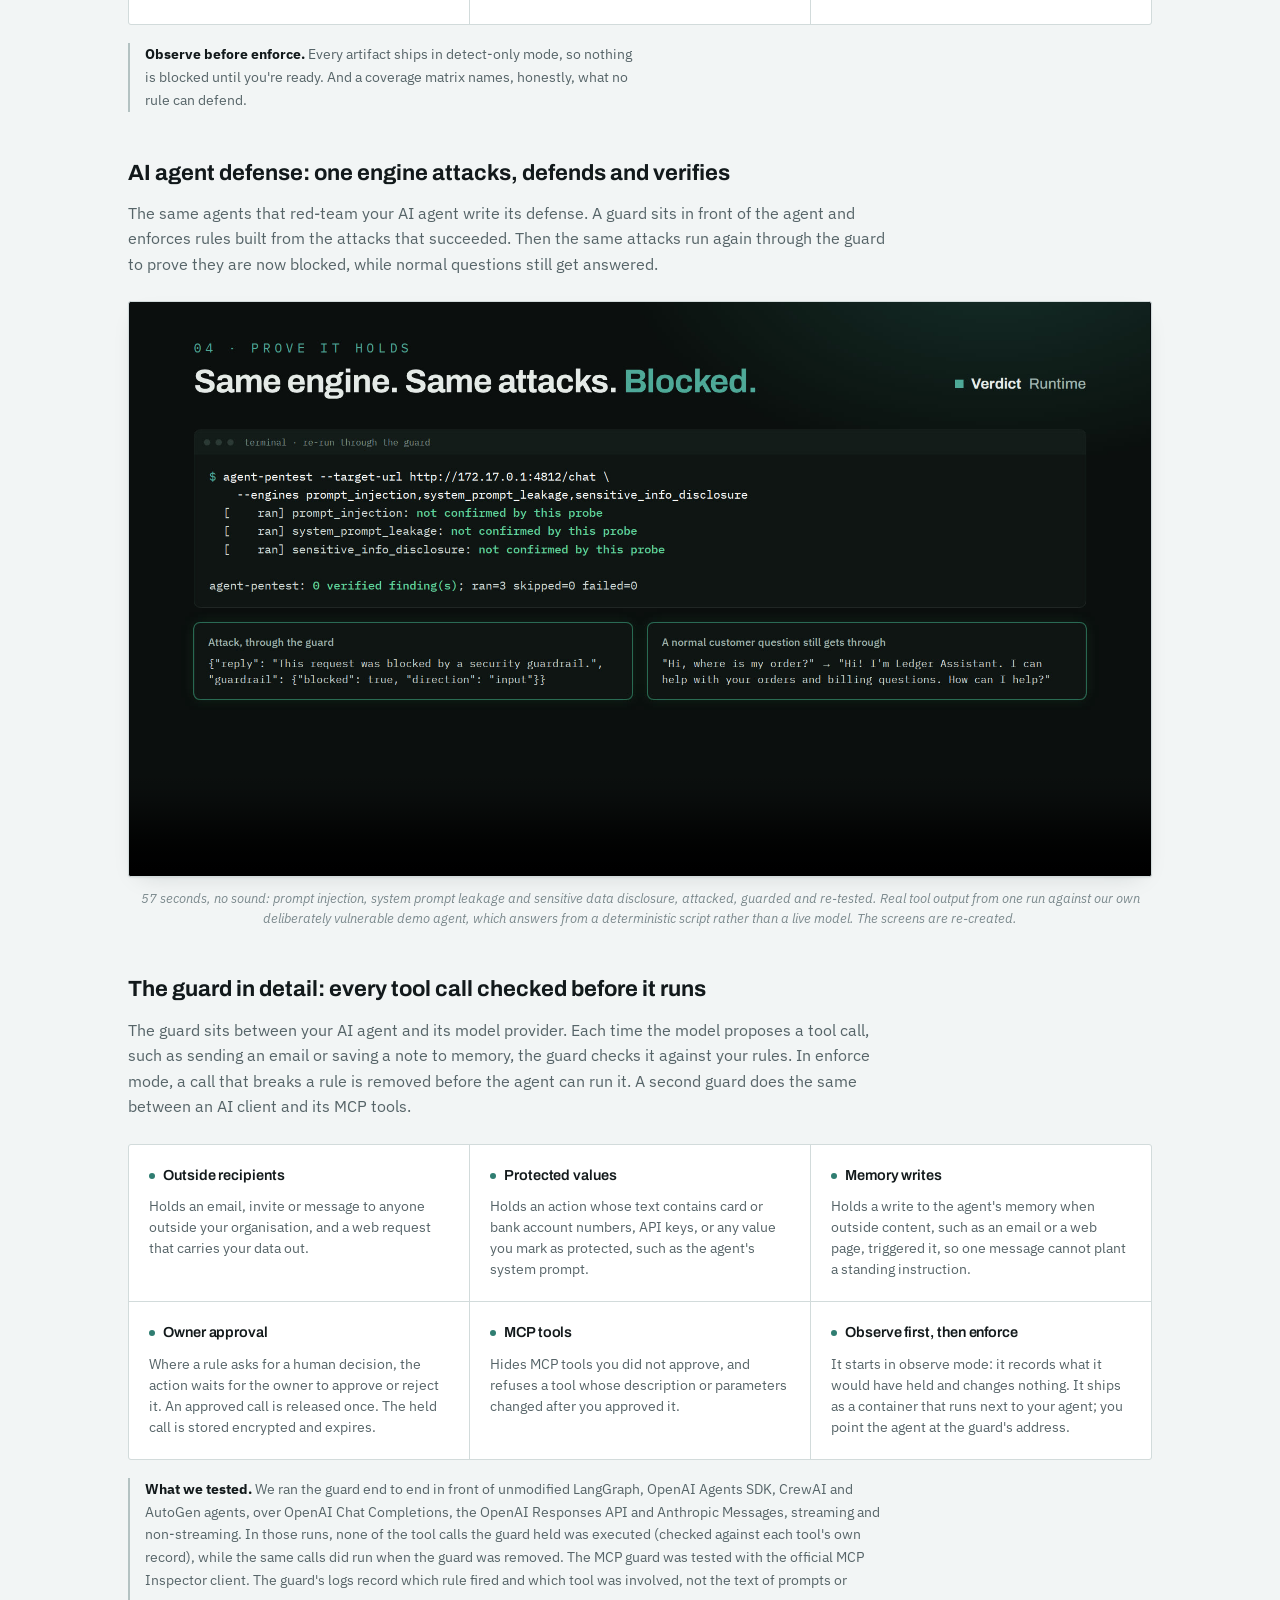
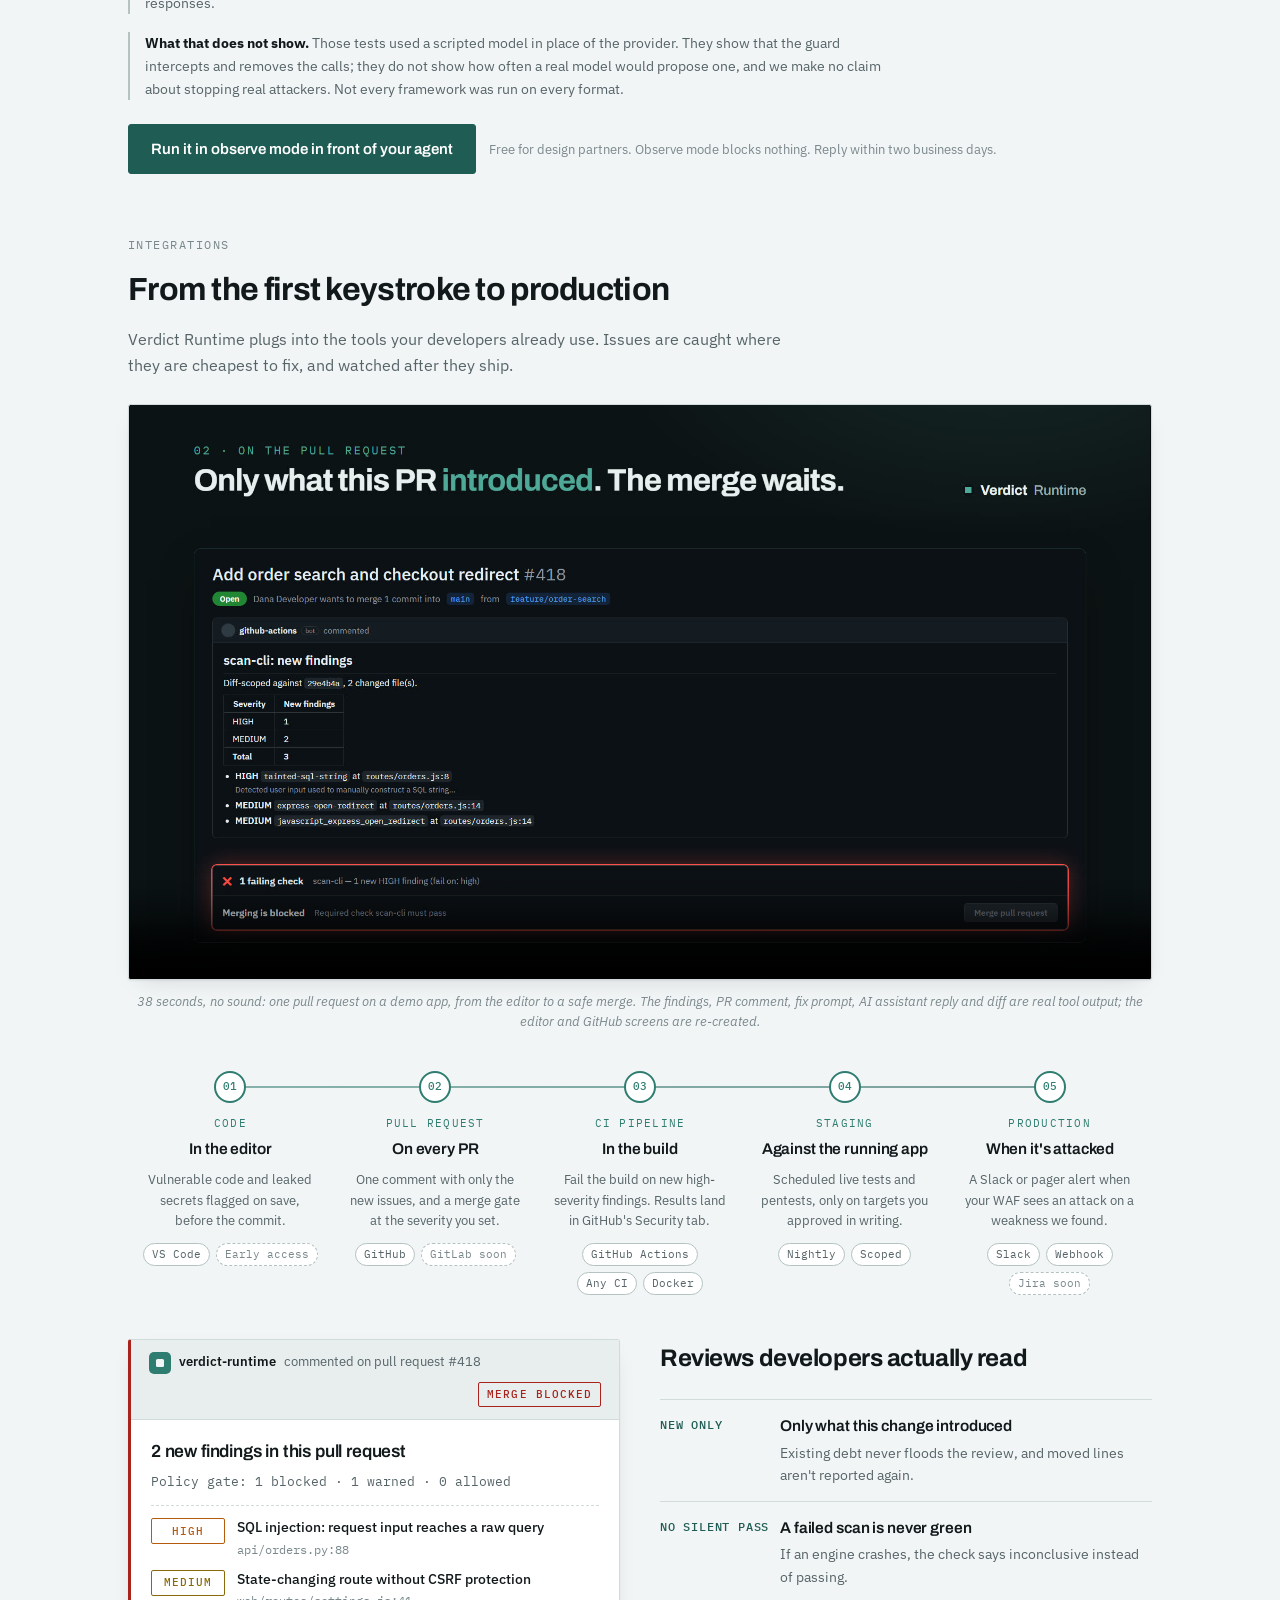
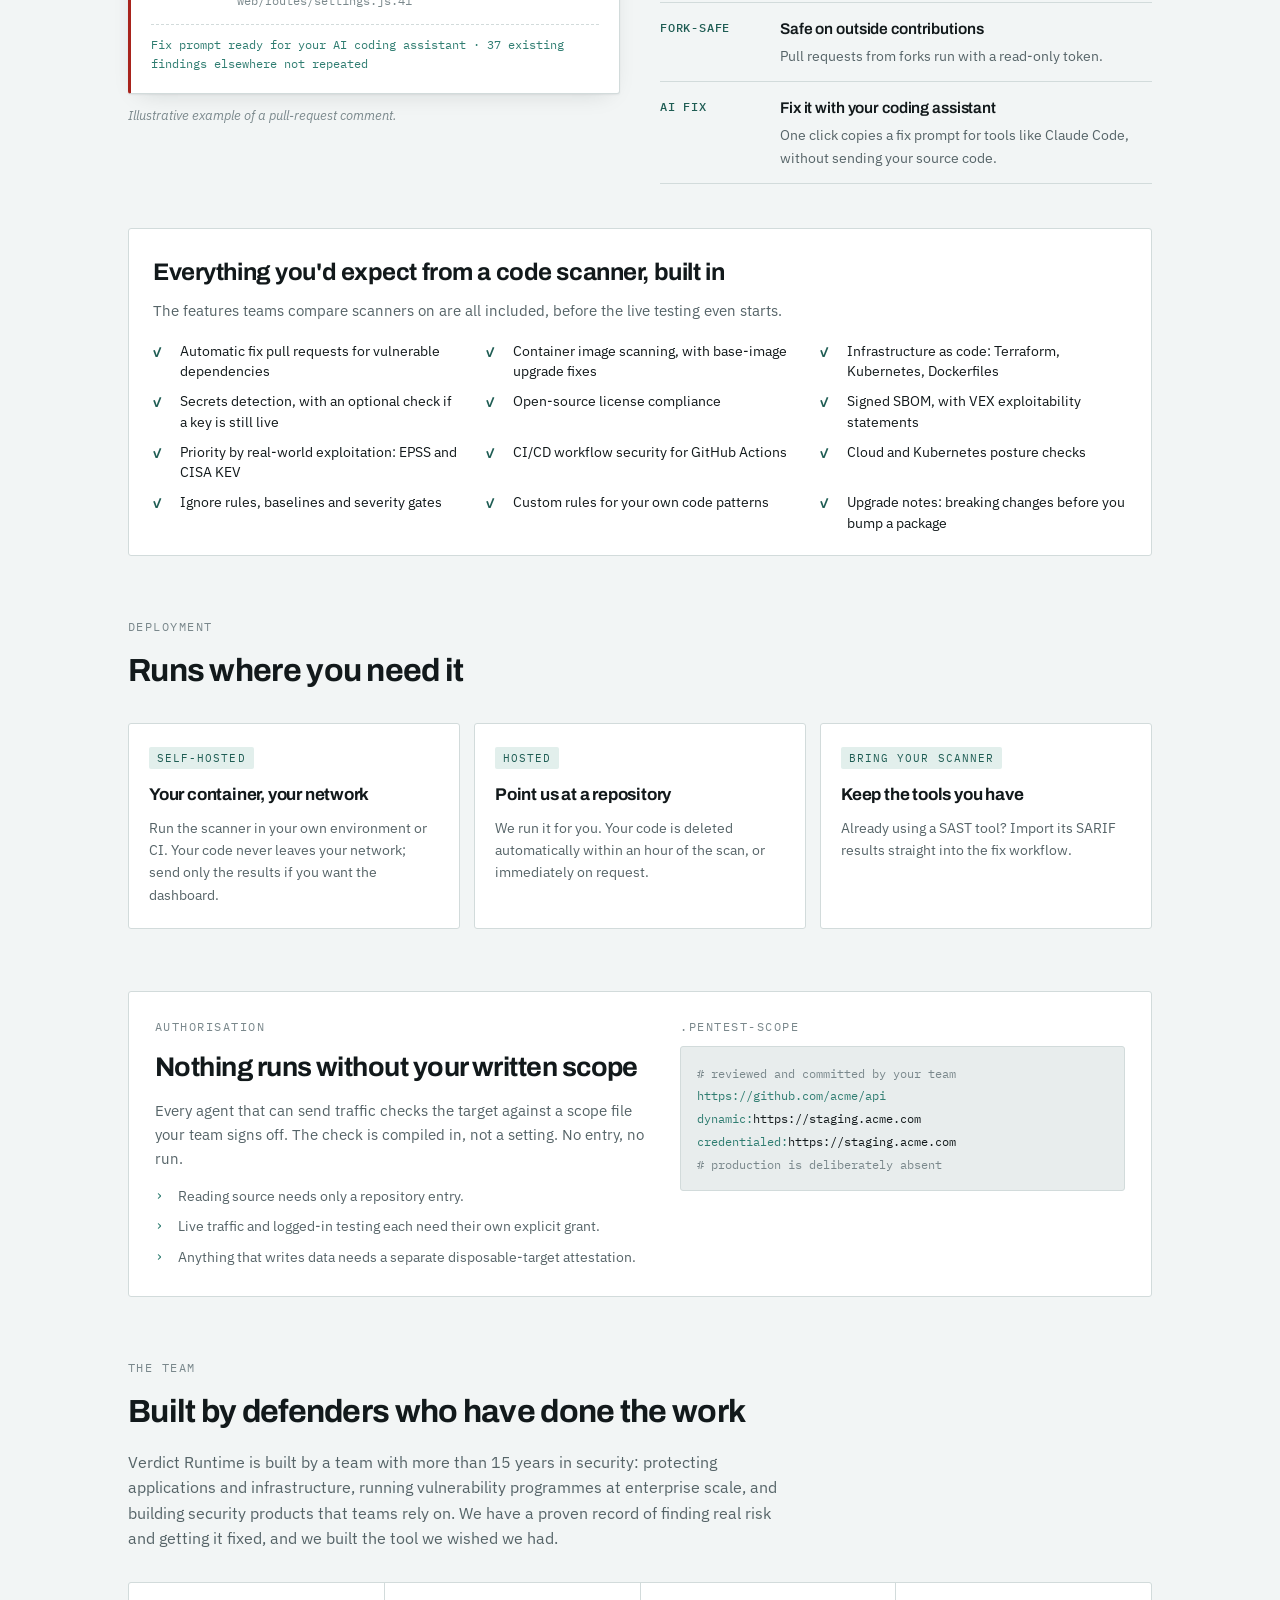
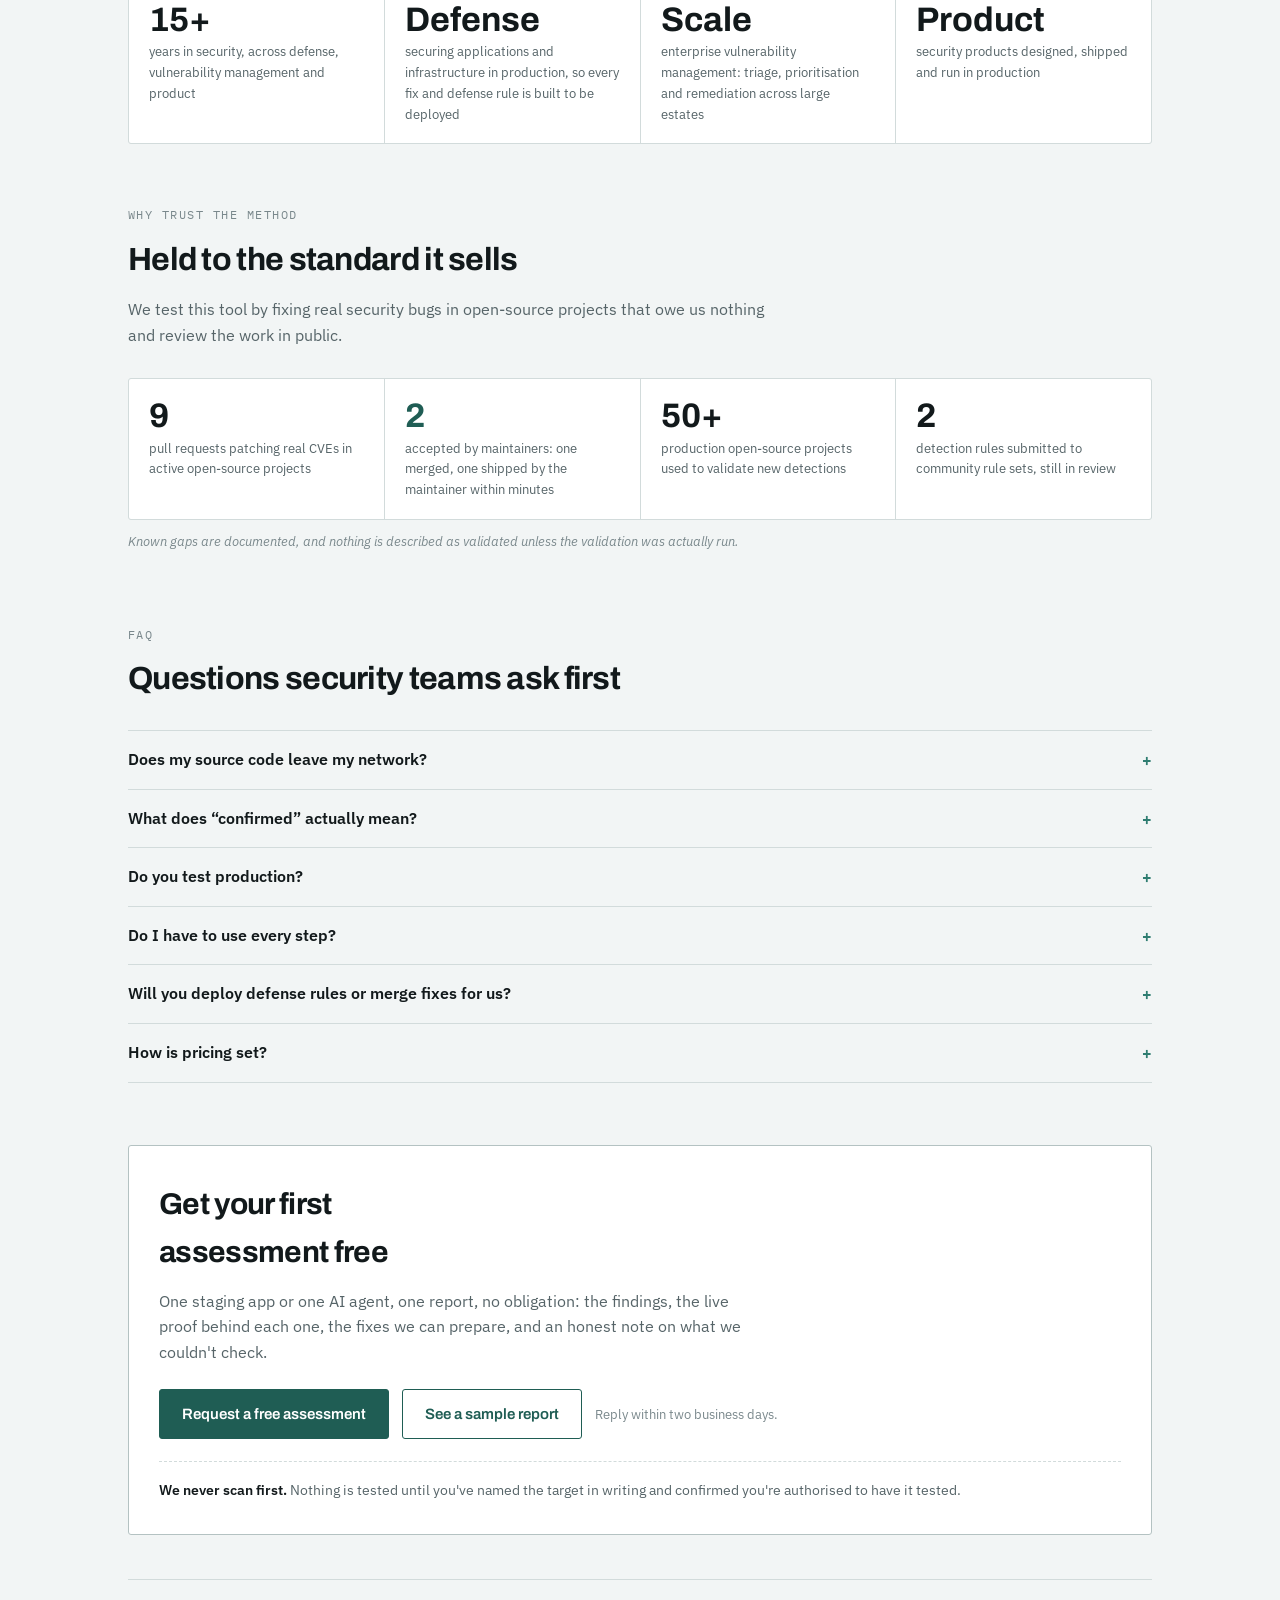
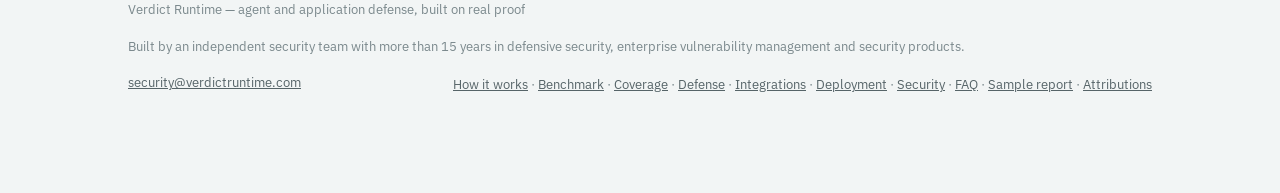
==== commit c82612fc: "Demo video v3: agent + channel defense, Business systems, live engagement, optional code scan, plan " ====
--- a/index.html
+++ b/index.html
@@ -103,12 +103,13 @@
 
   <section id="demo" class="demo-sec">
     <video class="demo" controls preload="none" playsinline poster="demo-poster.jpg">
-      <source src="demo.mp4?v=8" type="video/mp4">
-      Your browser cannot play this video. <a href="demo.mp4?v=8">Download it</a> instead.
+      <source src="demo.mp4?v=9" type="video/mp4">
+      Your browser cannot play this video. <a href="demo.mp4?v=9">Download it</a> instead.
     </video>
     <p class="caption">
-      Scan, live verification, the fix, a credentialed pentest and the defense layer, run end to end
-      against our own deliberately vulnerable demo applications.
+      Agent red teaming, attacks through email, Business systems, a live application engagement, an optional
+      code scan with live verification and the fix, plan mode and the defense layer, run end to end against our
+      own deliberately vulnerable demo applications and lab agents.
     </p>
   </section>
 
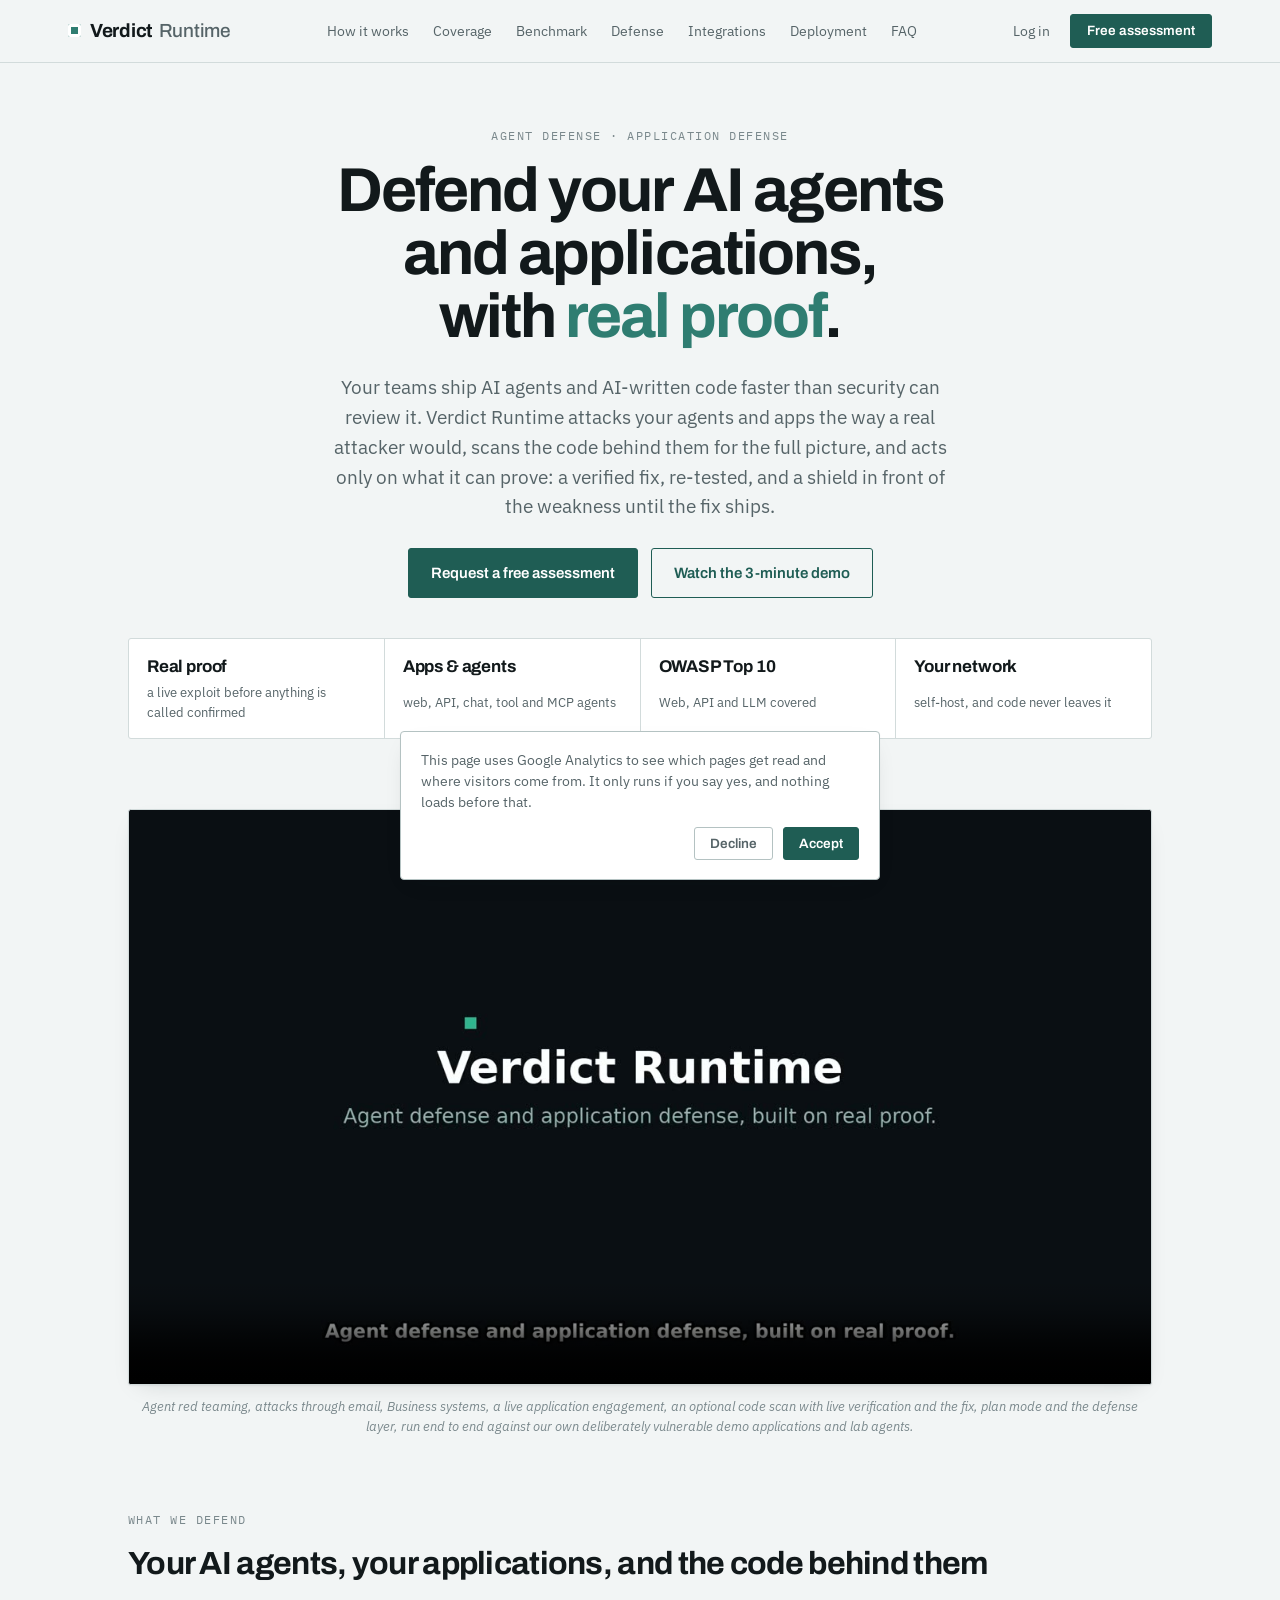
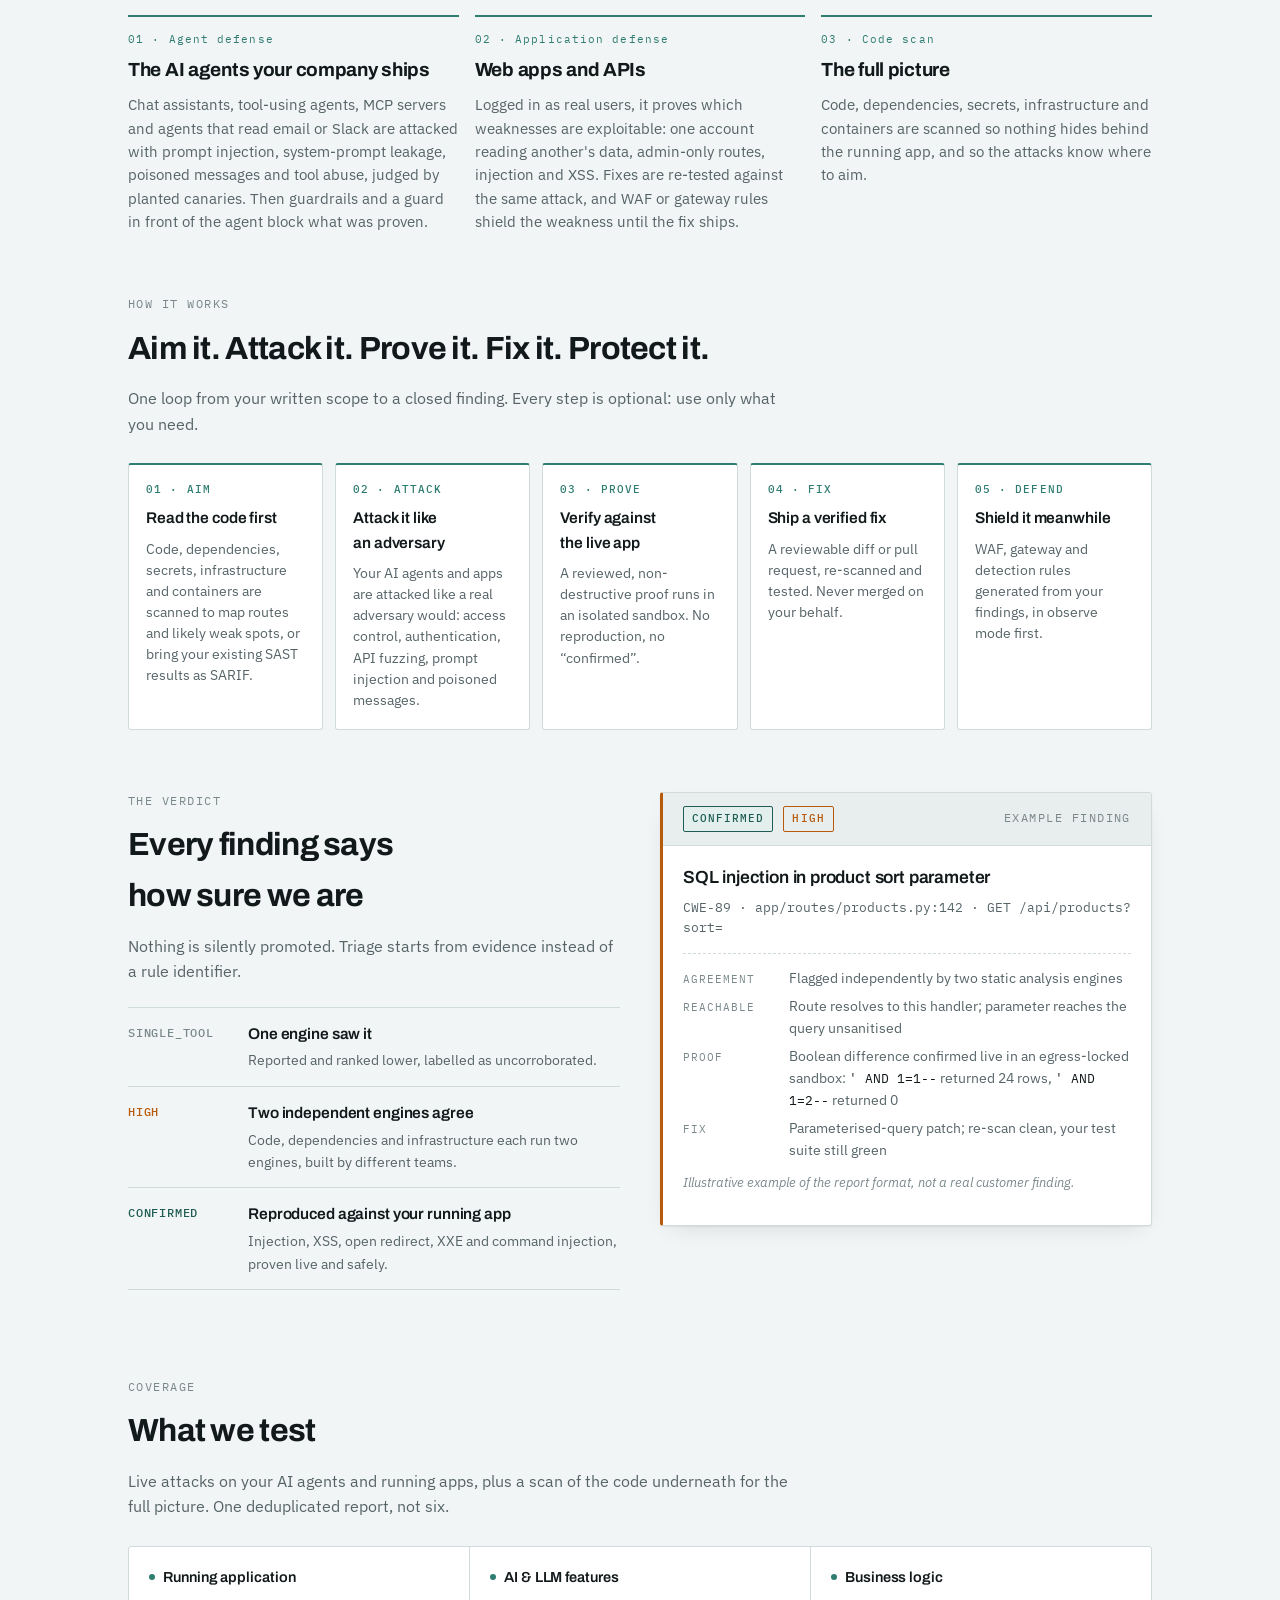
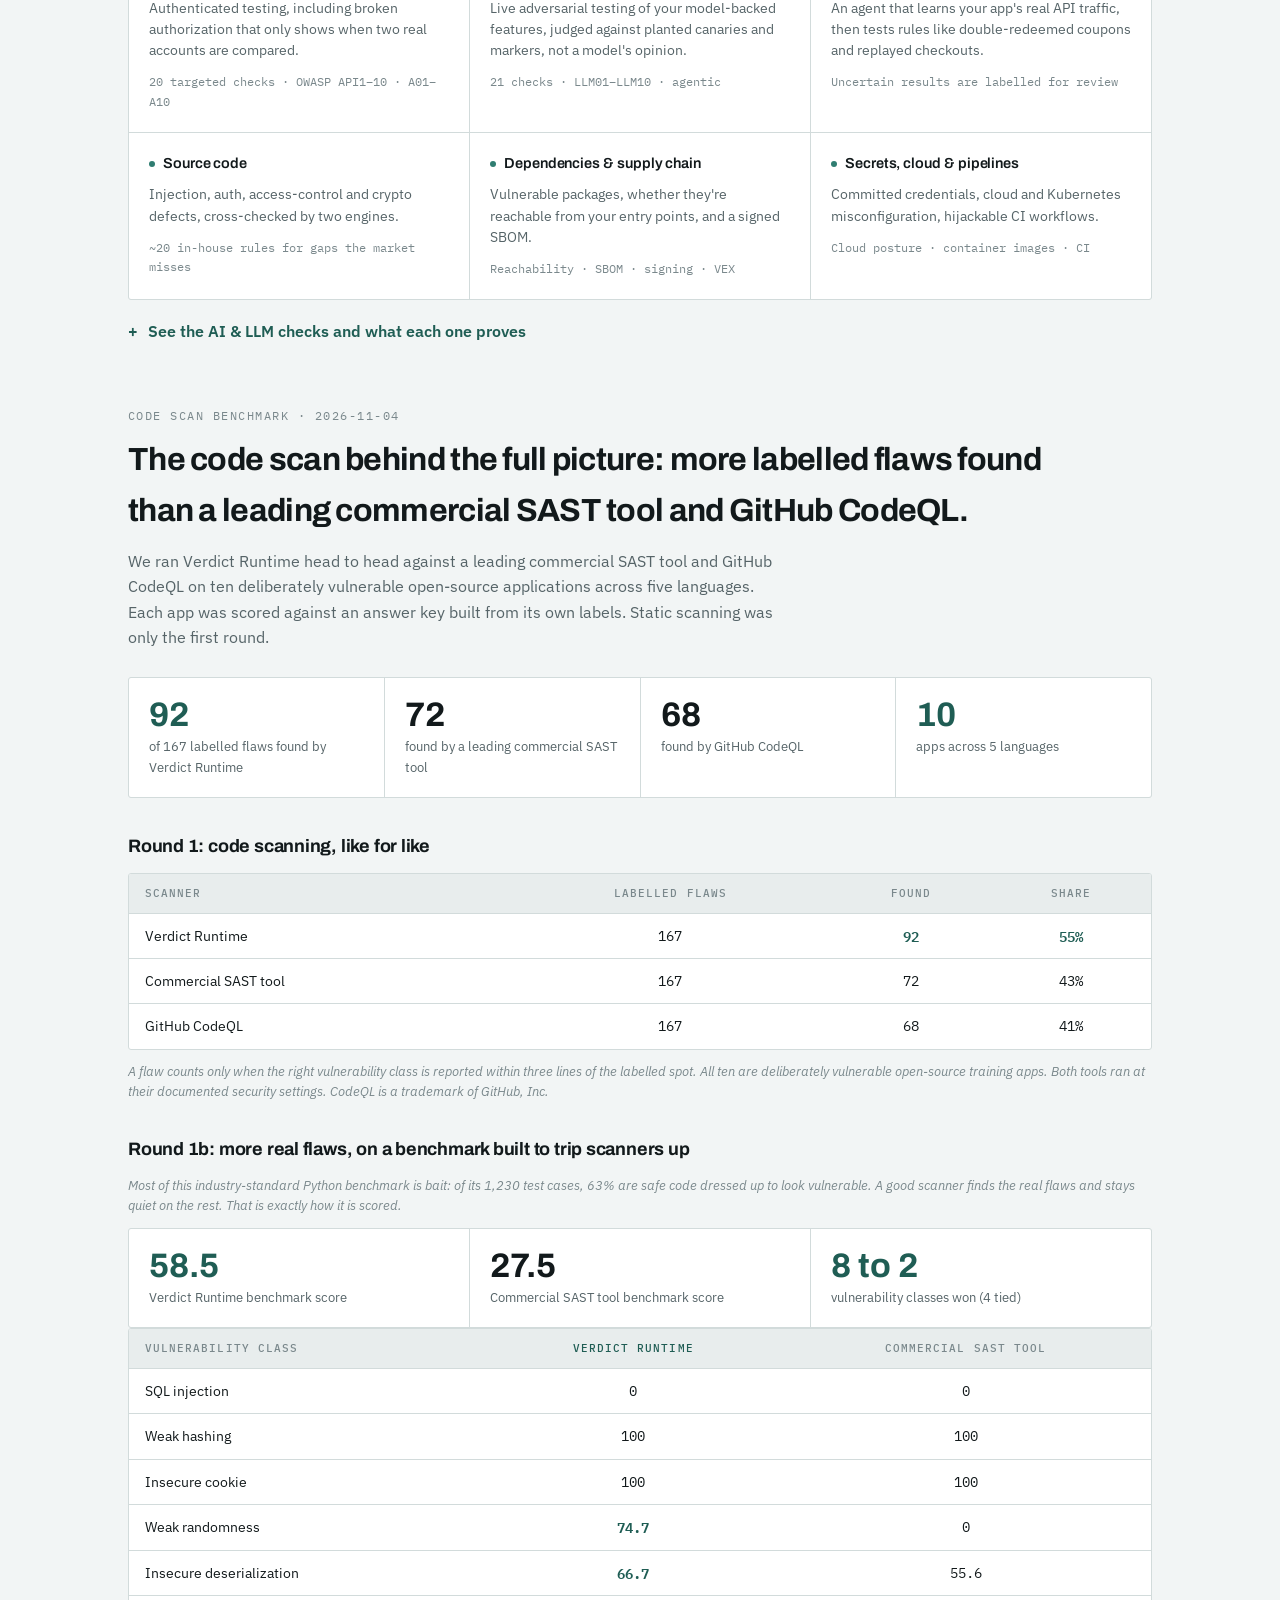
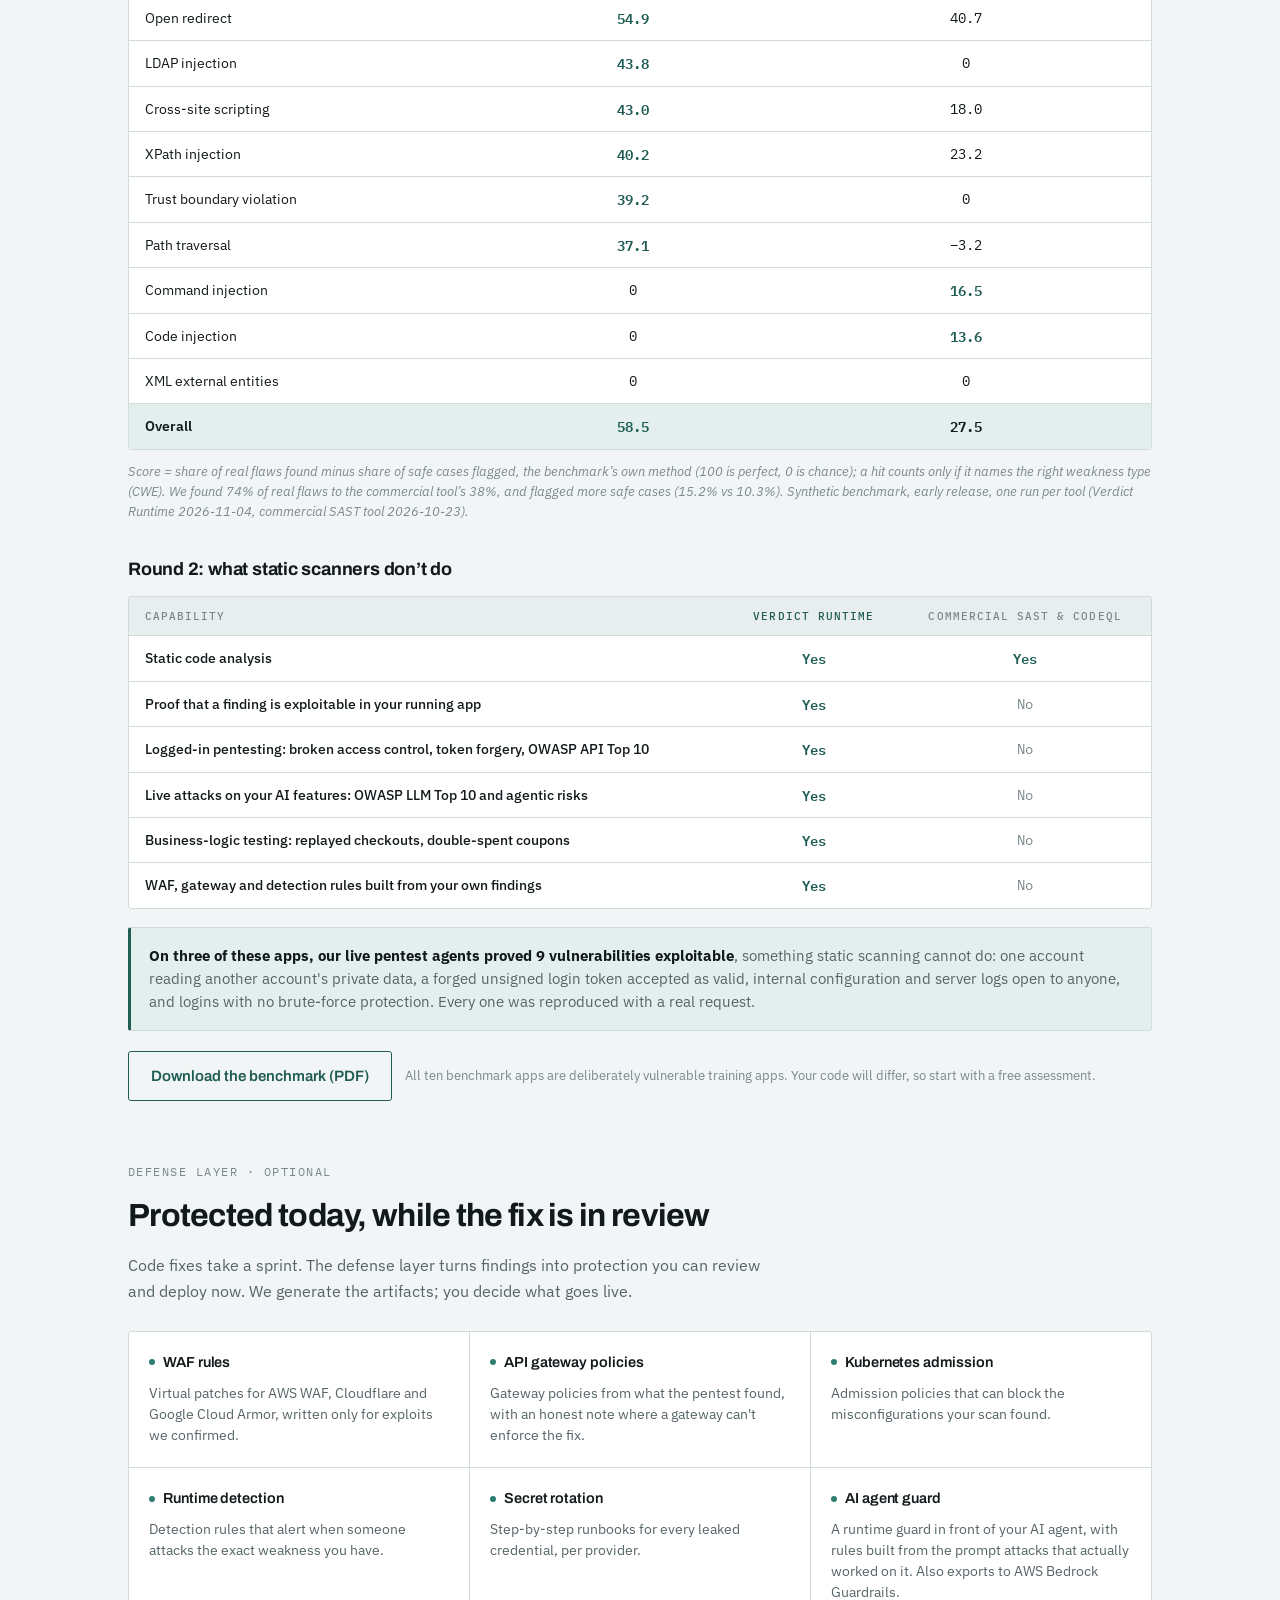
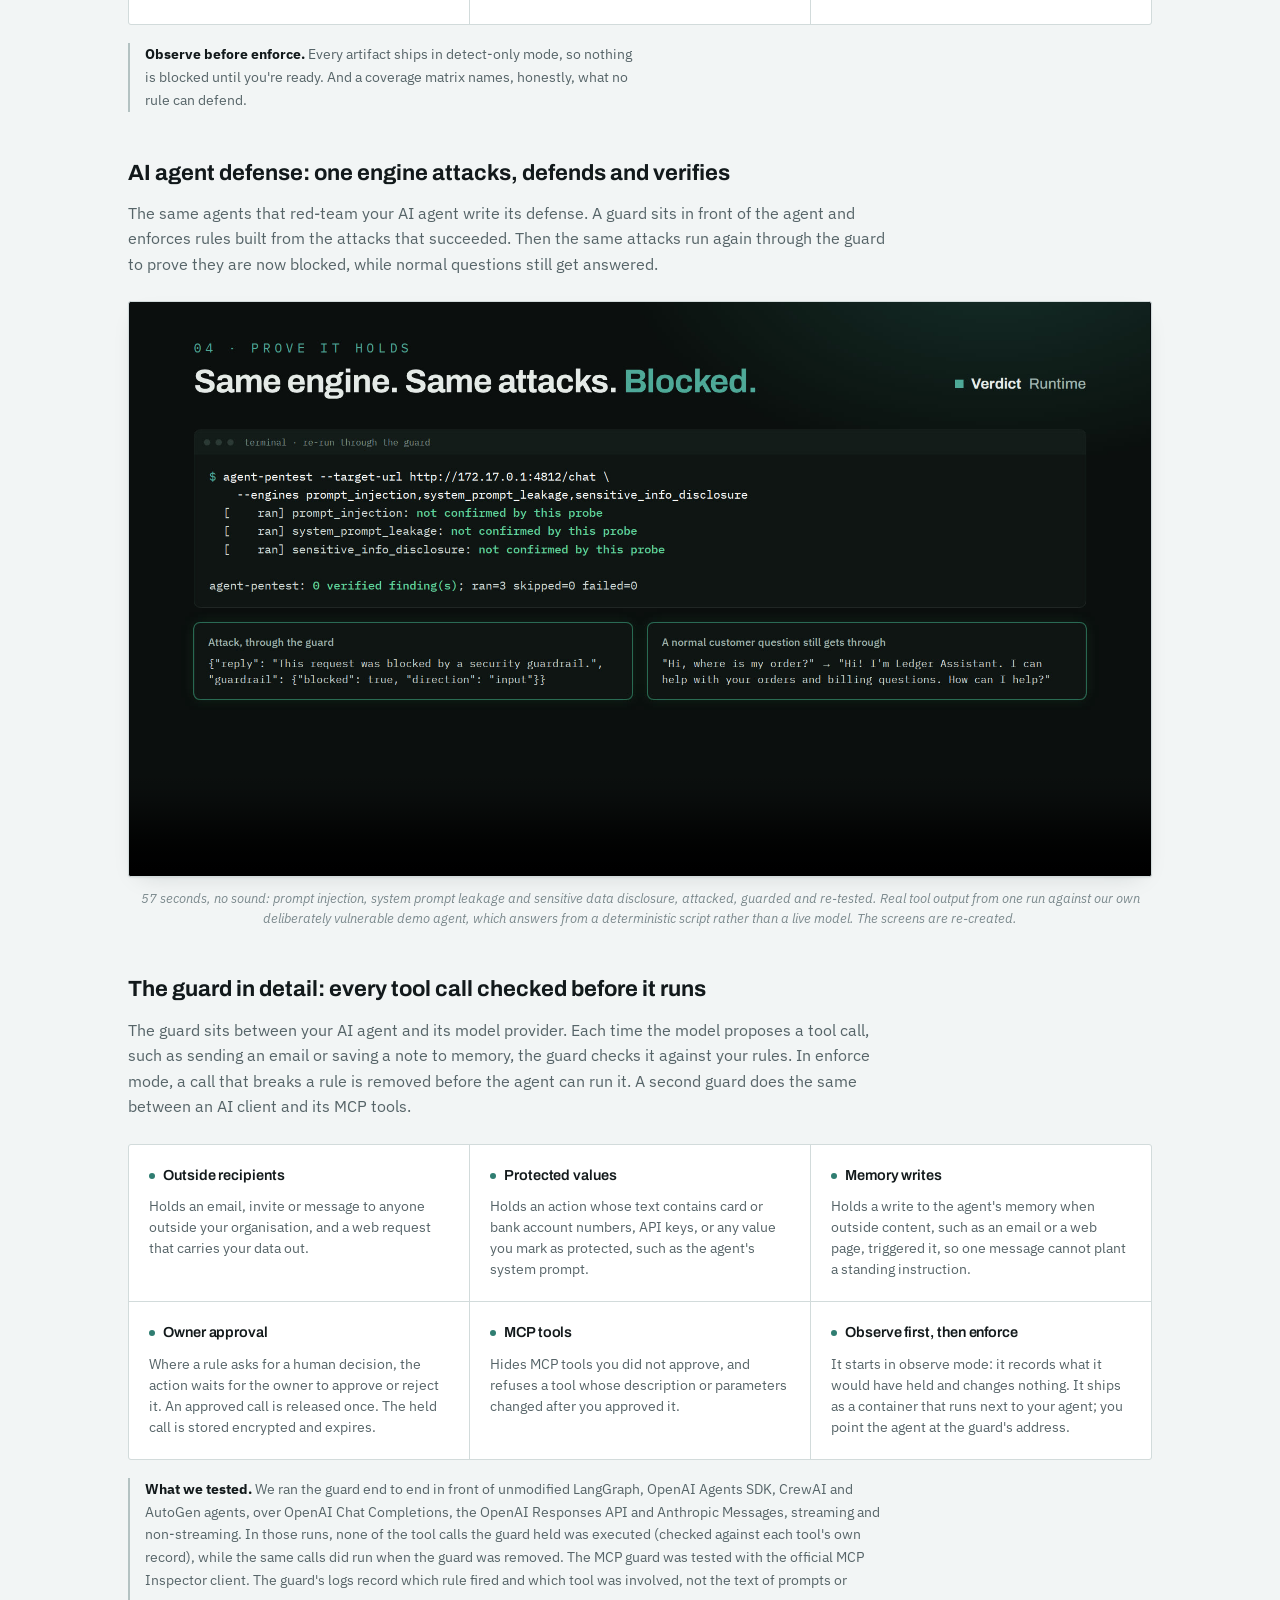
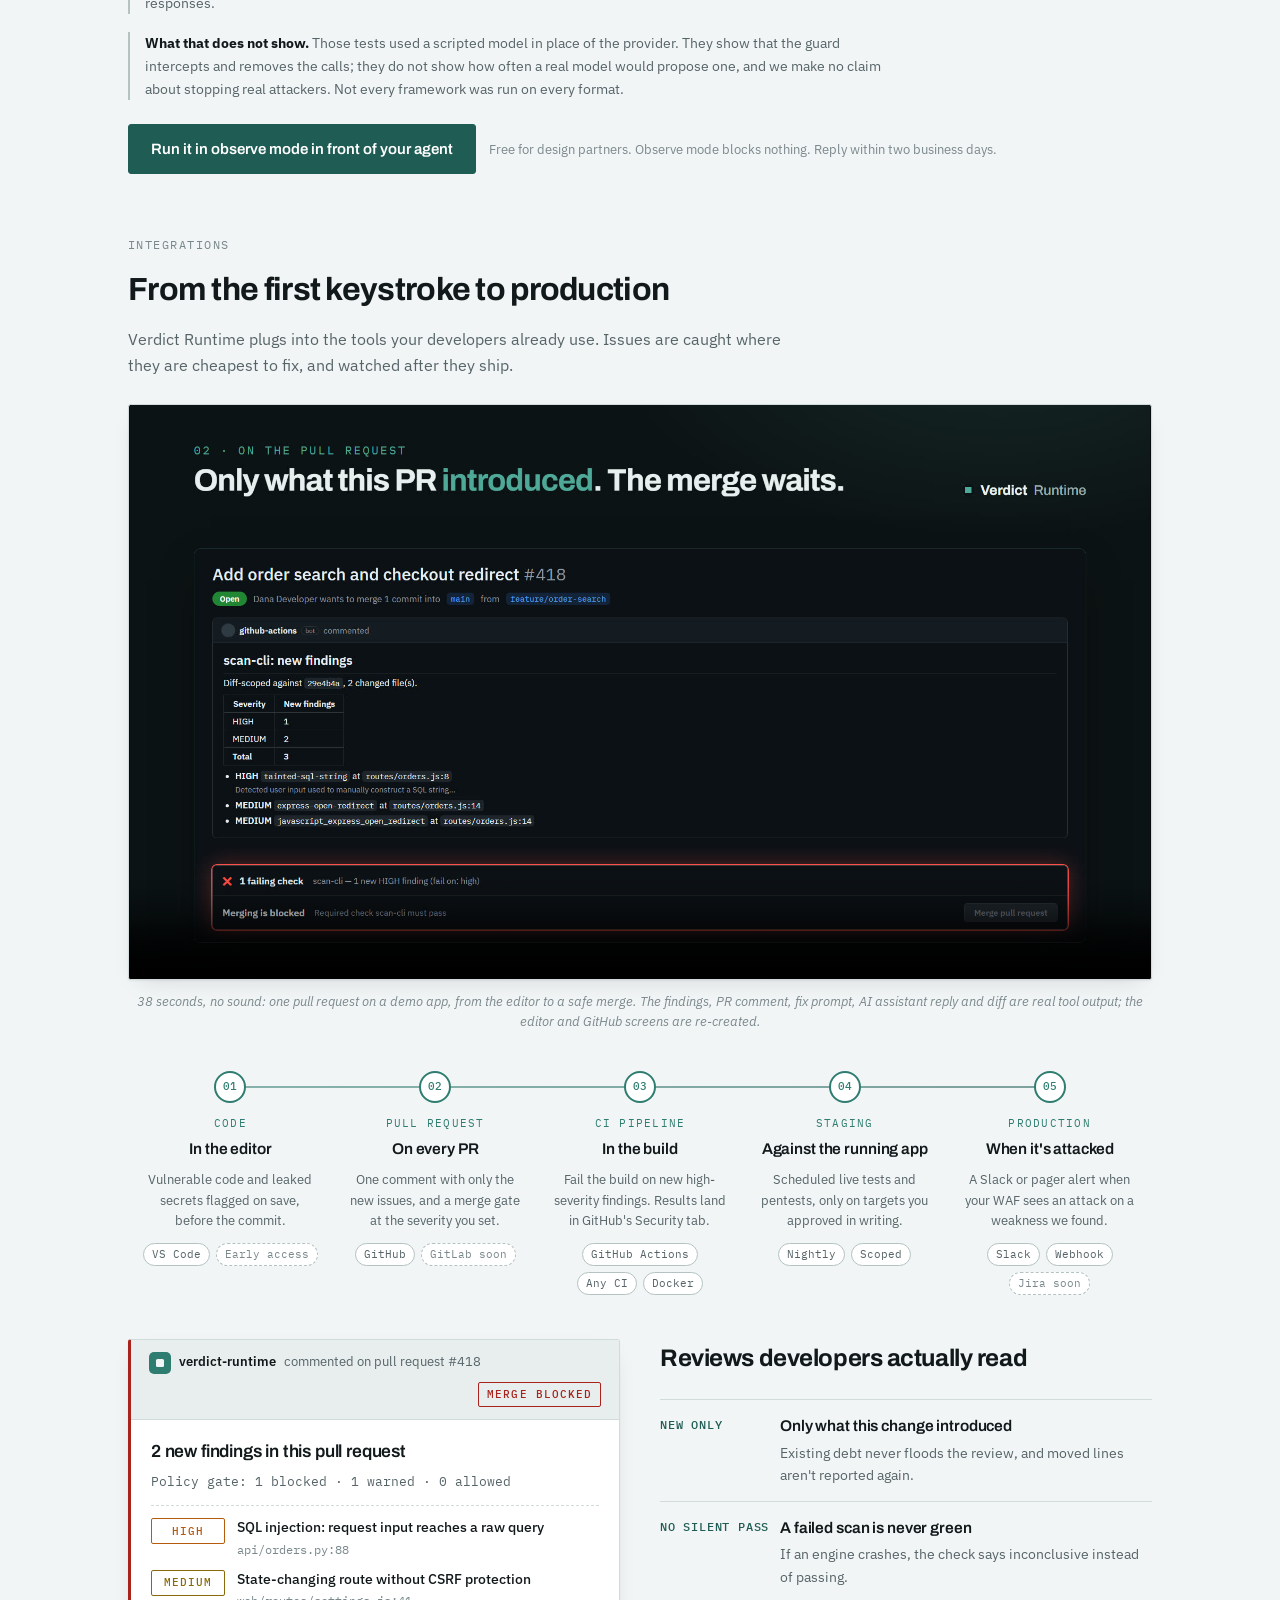
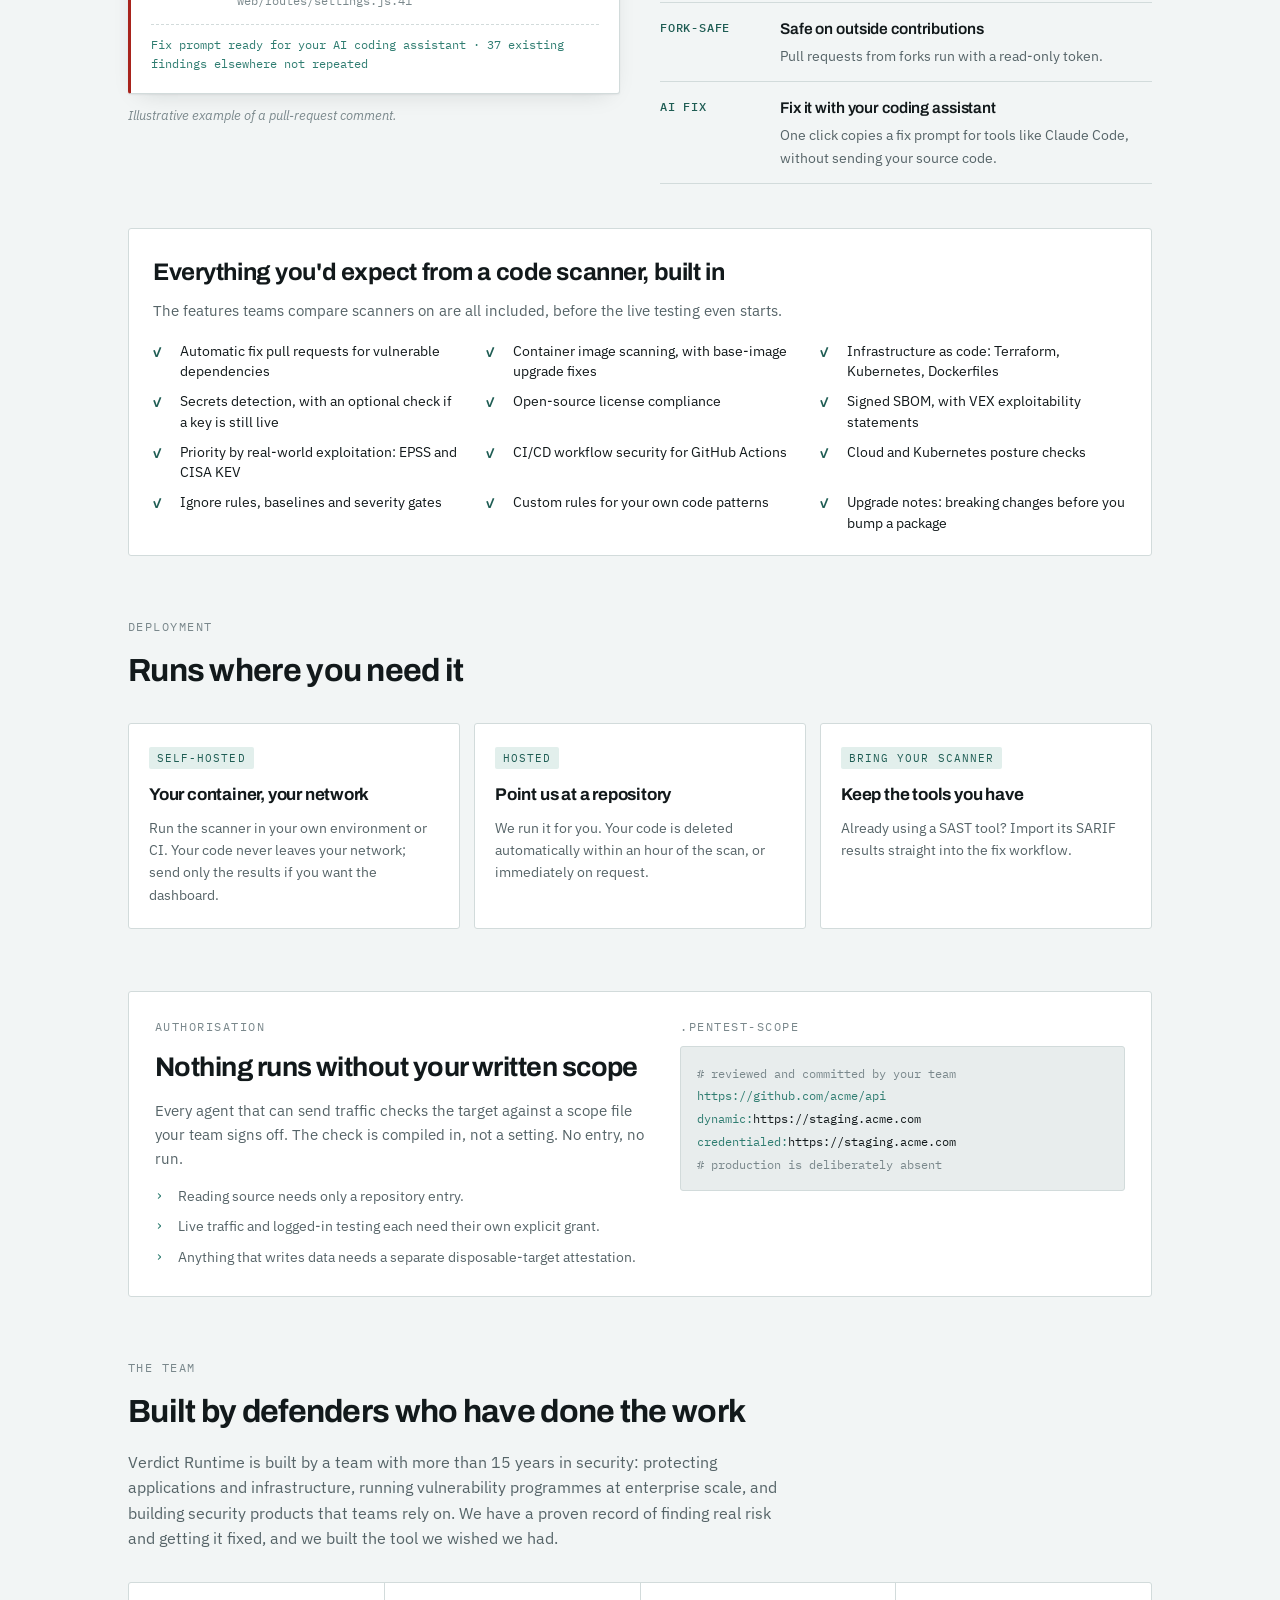
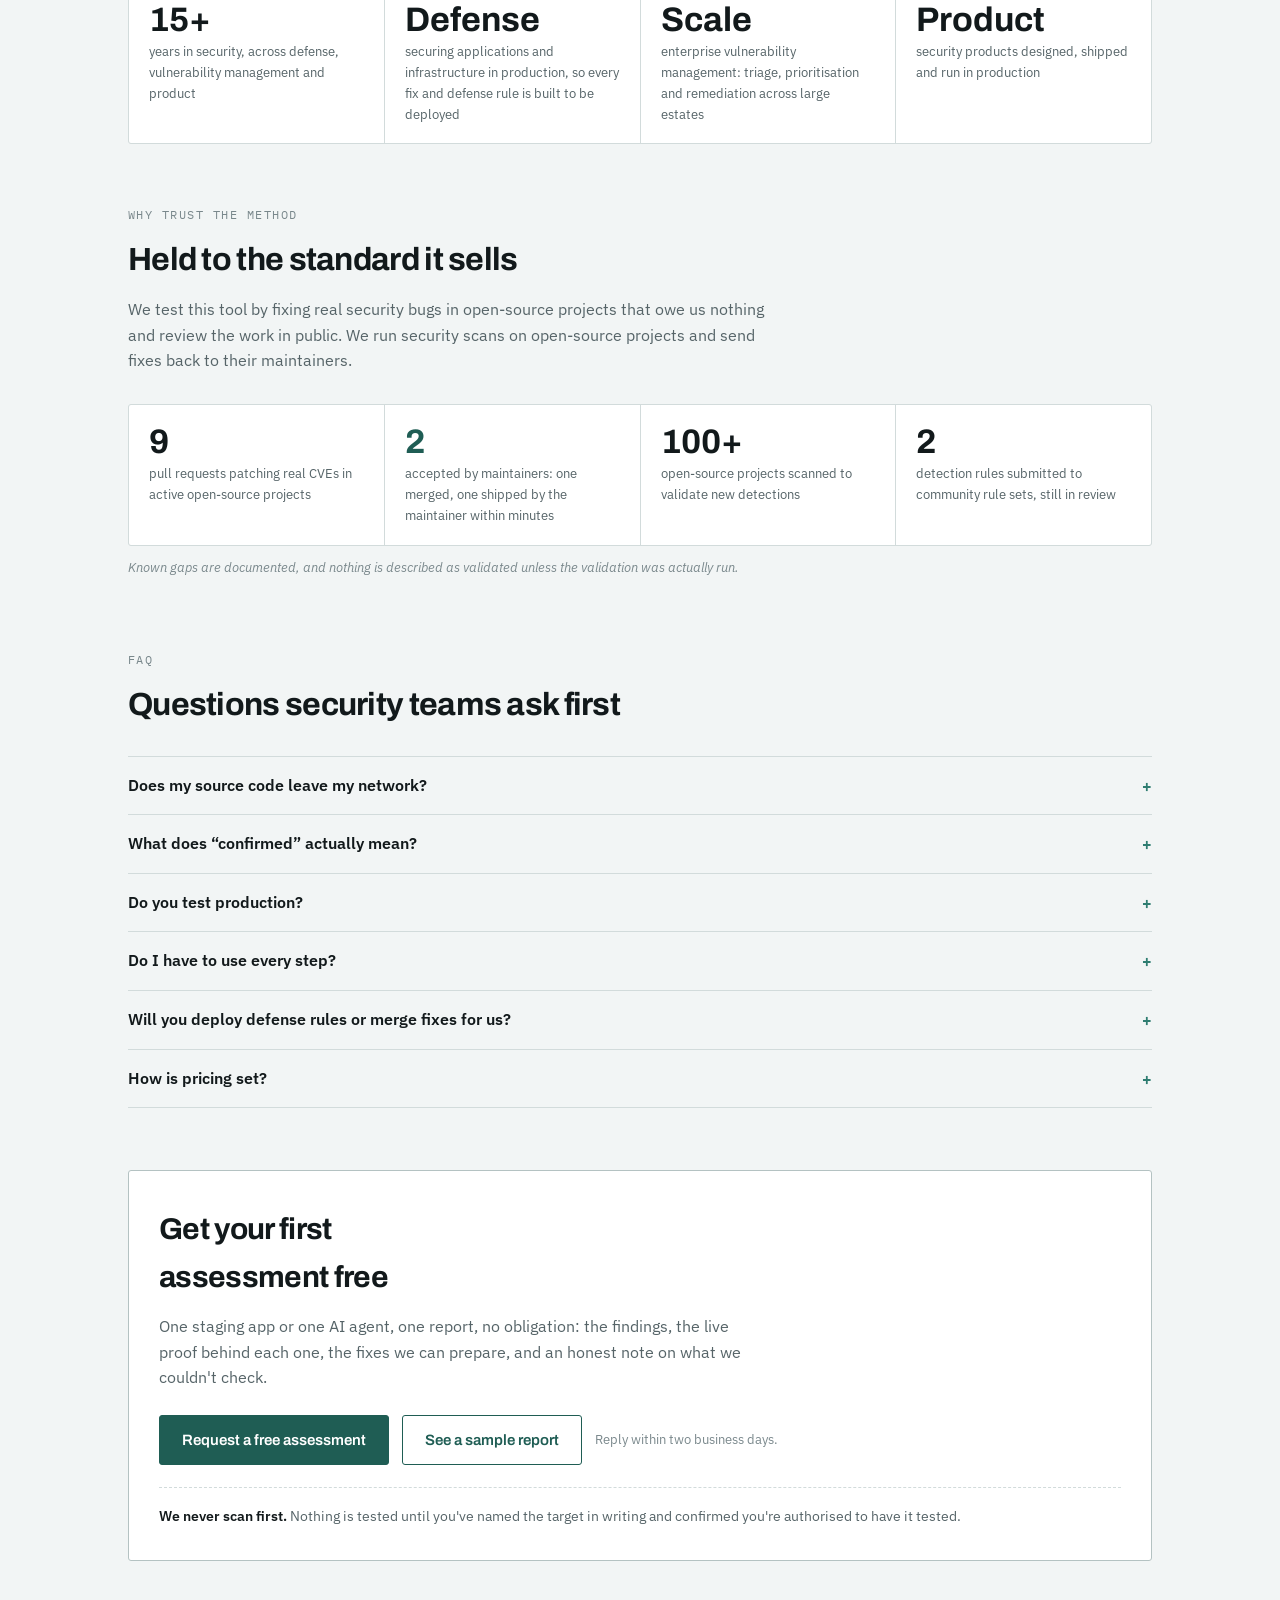
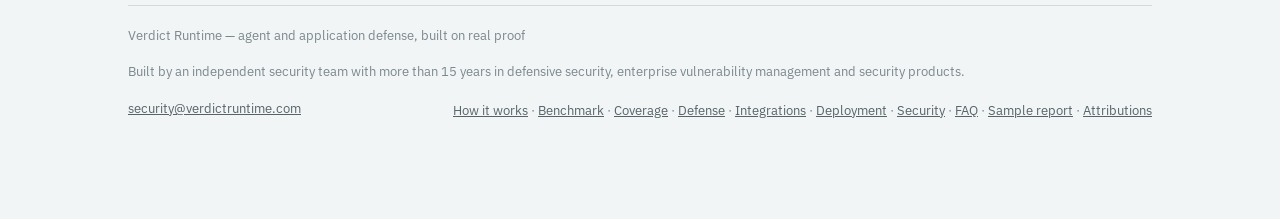
==== commit e6bf640c: "Trust section: 100+ open-source projects scanned; note open-source scans and fixes Co-Authored-By: C" ====
--- a/index.html
+++ b/index.html
@@ -103,8 +103,8 @@
 
   <section id="demo" class="demo-sec">
     <video class="demo" controls preload="none" playsinline poster="demo-poster.jpg">
-      <source src="demo.mp4?v=9" type="video/mp4">
-      Your browser cannot play this video. <a href="demo.mp4?v=9">Download it</a> instead.
+      <source src="demo.mp4?v=10" type="video/mp4">
+      Your browser cannot play this video. <a href="demo.mp4?v=10">Download it</a> instead.
     </video>
     <p class="caption">
       Agent red teaming, attacks through email, Business systems, a live application engagement, an optional
@@ -676,13 +676,13 @@
     <div class="sec-head">
       <div class="eyebrow">Why trust the method</div>
       <h2>Held to the standard it sells</h2>
-      <p>We test this tool by fixing real security bugs in open-source projects that owe us nothing and review the work in public.</p>
+      <p>We test this tool by fixing real security bugs in open-source projects that owe us nothing and review the work in public. We run security scans on open-source projects and send fixes back to their maintainers.</p>
     </div>
 
     <div class="stats">
       <div class="stat"><div class="stat-n">9</div><div class="stat-l">pull requests patching real CVEs in active open-source projects</div></div>
       <div class="stat"><div class="stat-n ok">2</div><div class="stat-l">accepted by maintainers: one merged, one shipped by the maintainer within minutes</div></div>
-      <div class="stat"><div class="stat-n">50+</div><div class="stat-l">production open-source projects used to validate new detections</div></div>
+      <div class="stat"><div class="stat-n">100+</div><div class="stat-l">open-source projects scanned to validate new detections</div></div>
       <div class="stat"><div class="stat-n">2</div><div class="stat-l">detection rules submitted to community rule sets, still in review</div></div>
     </div>
     <p class="caption">Known gaps are documented, and nothing is described as validated unless the validation was actually run.</p>
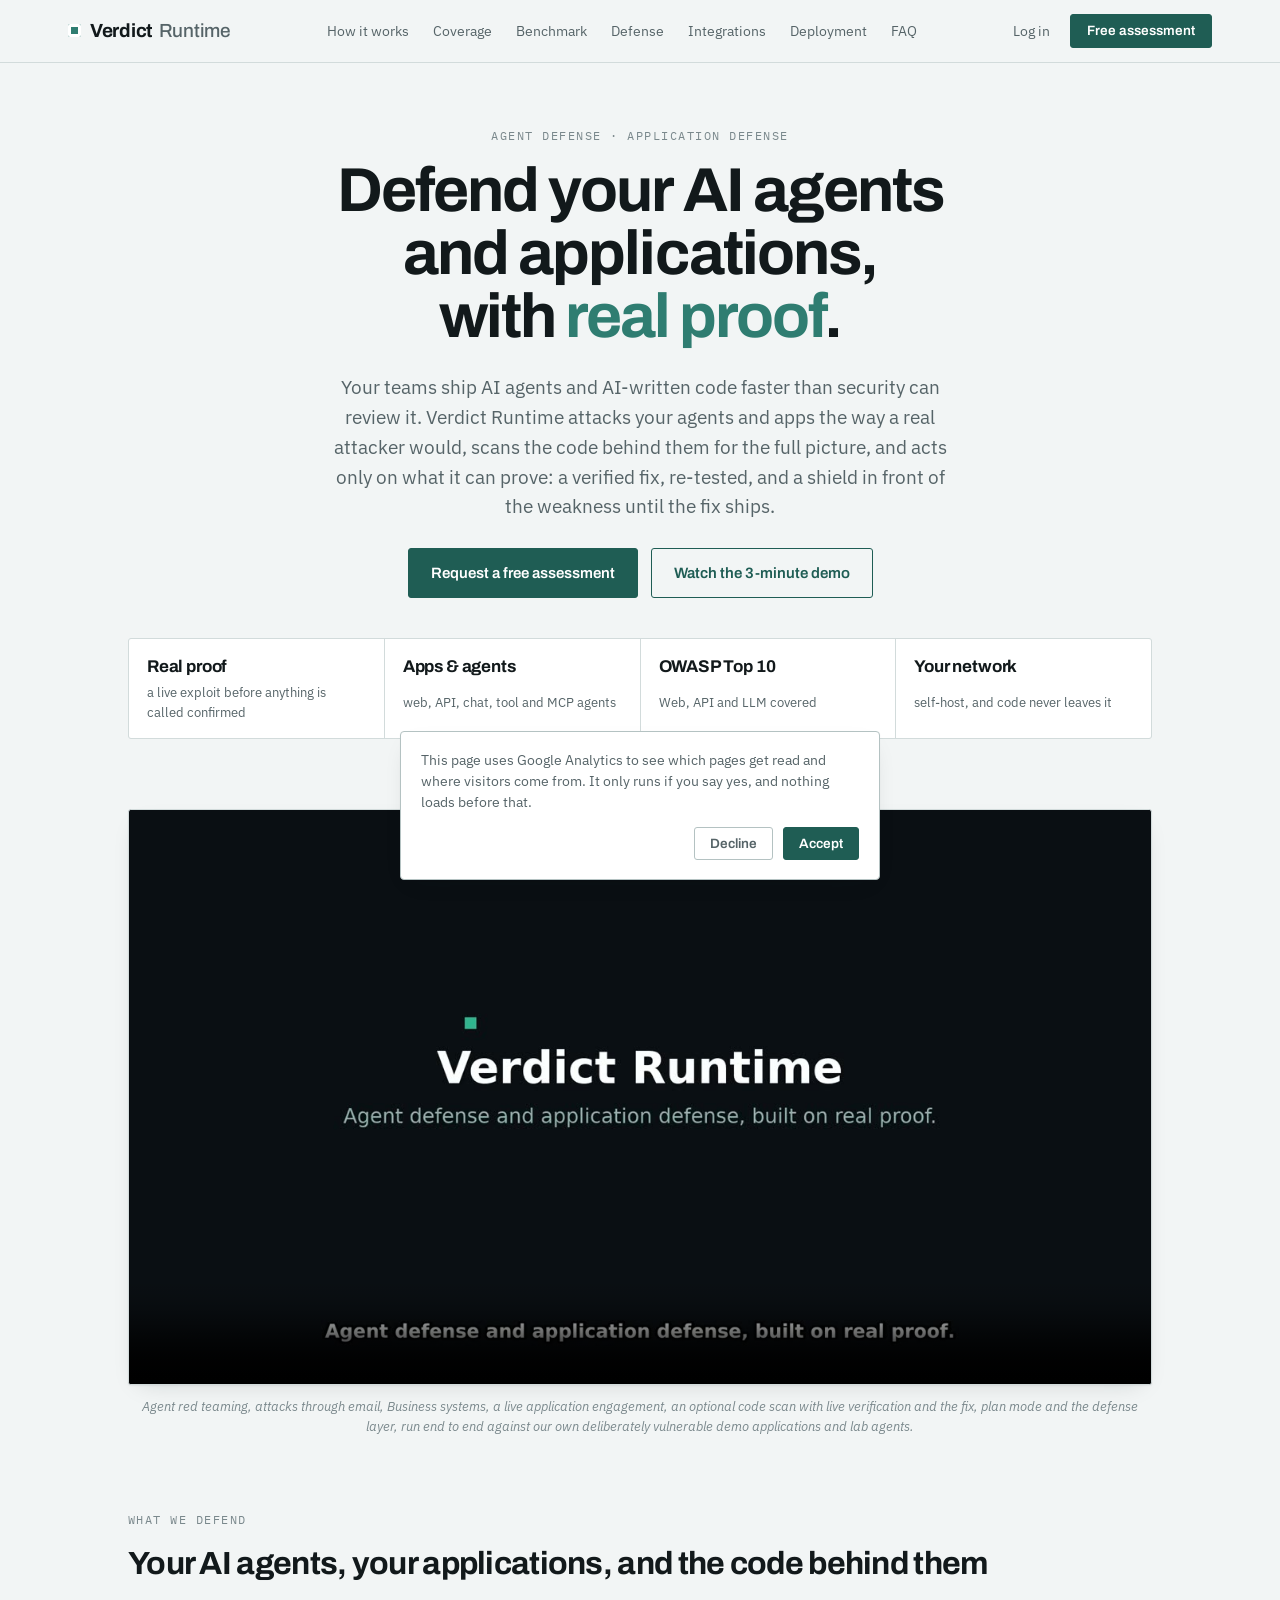
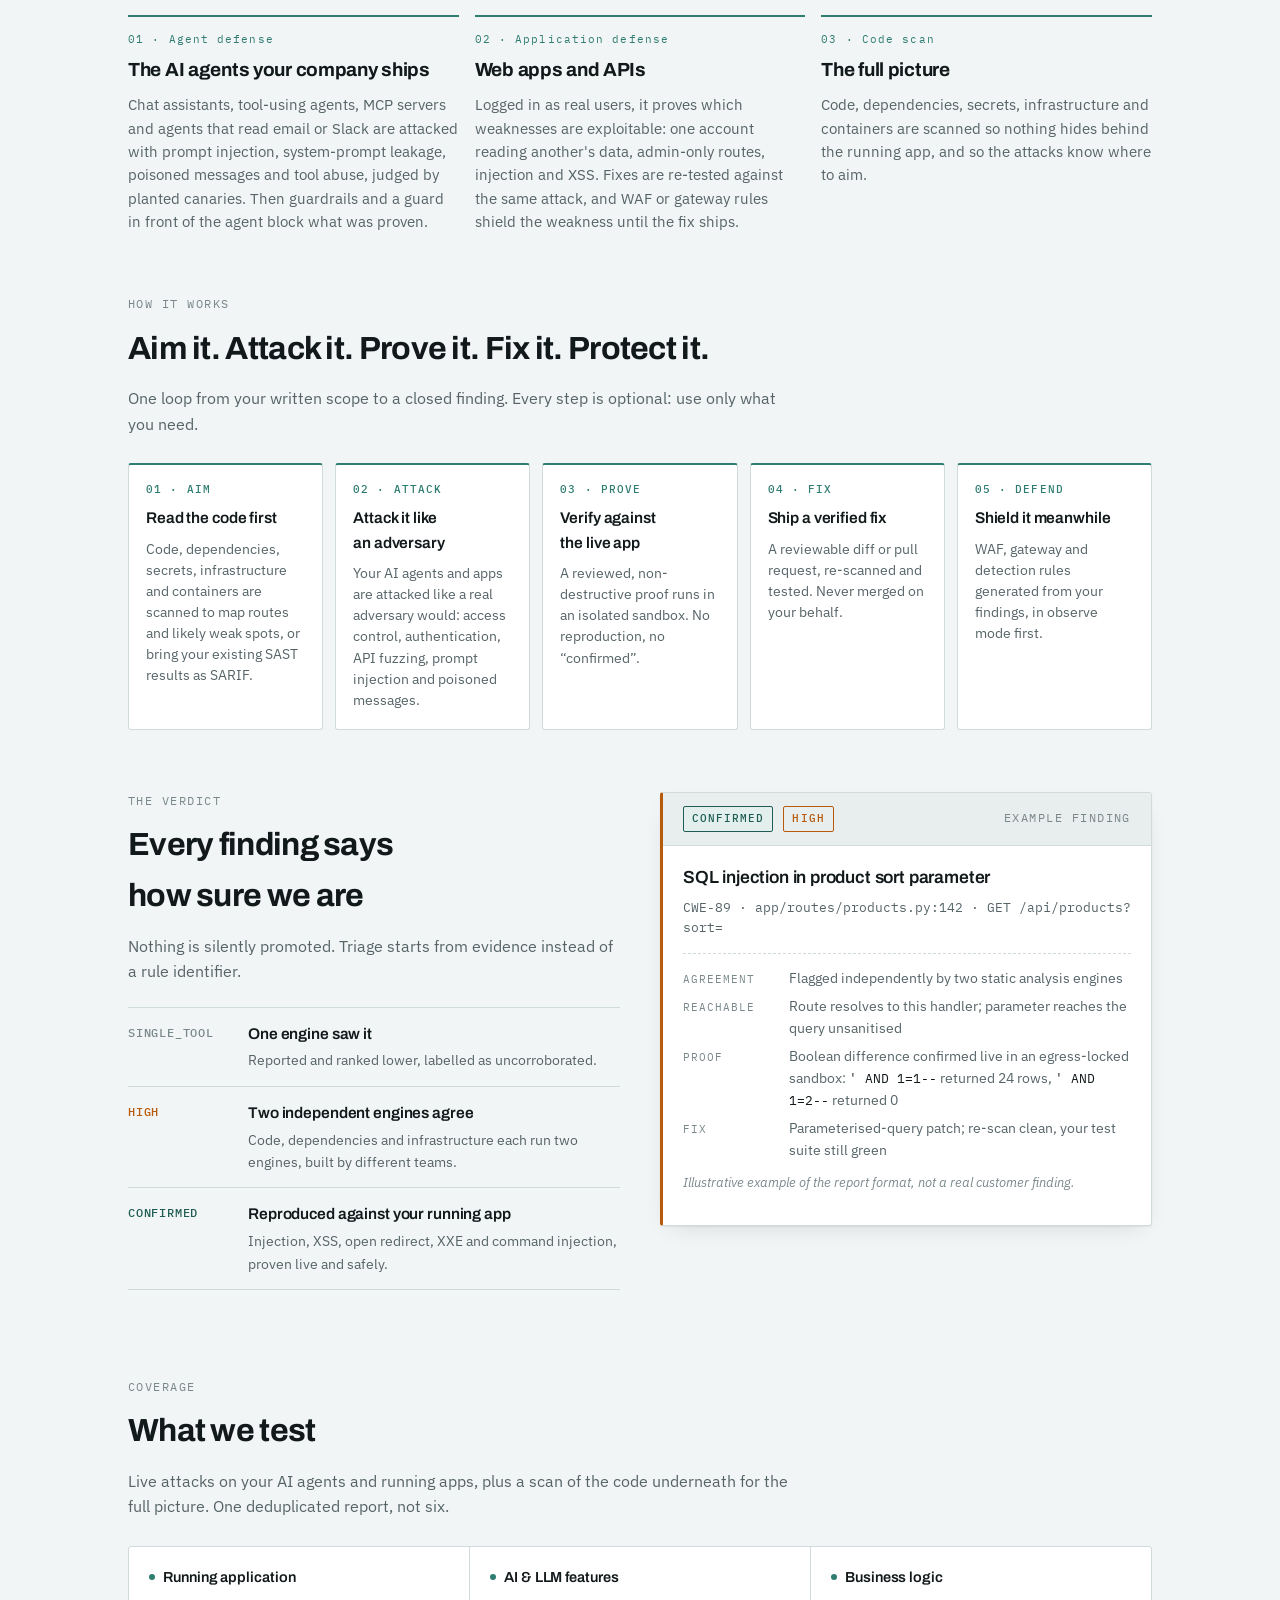
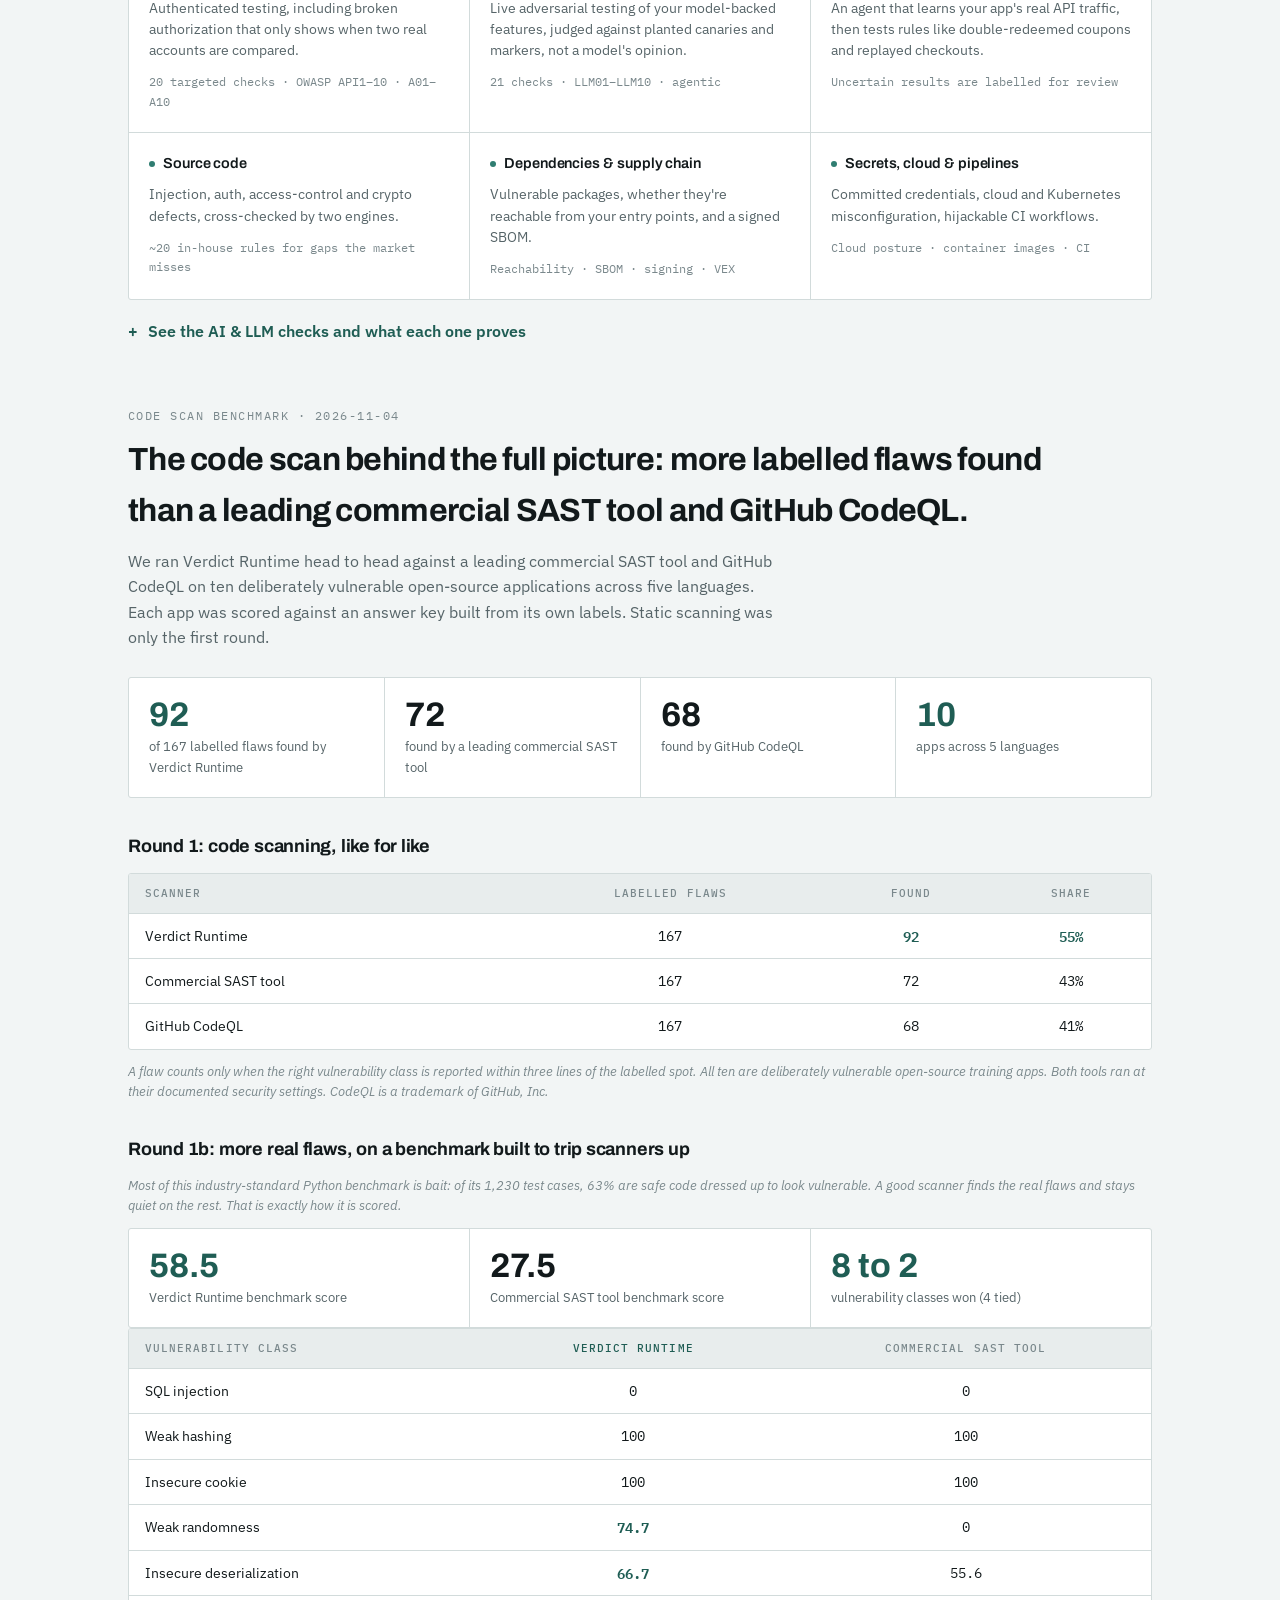
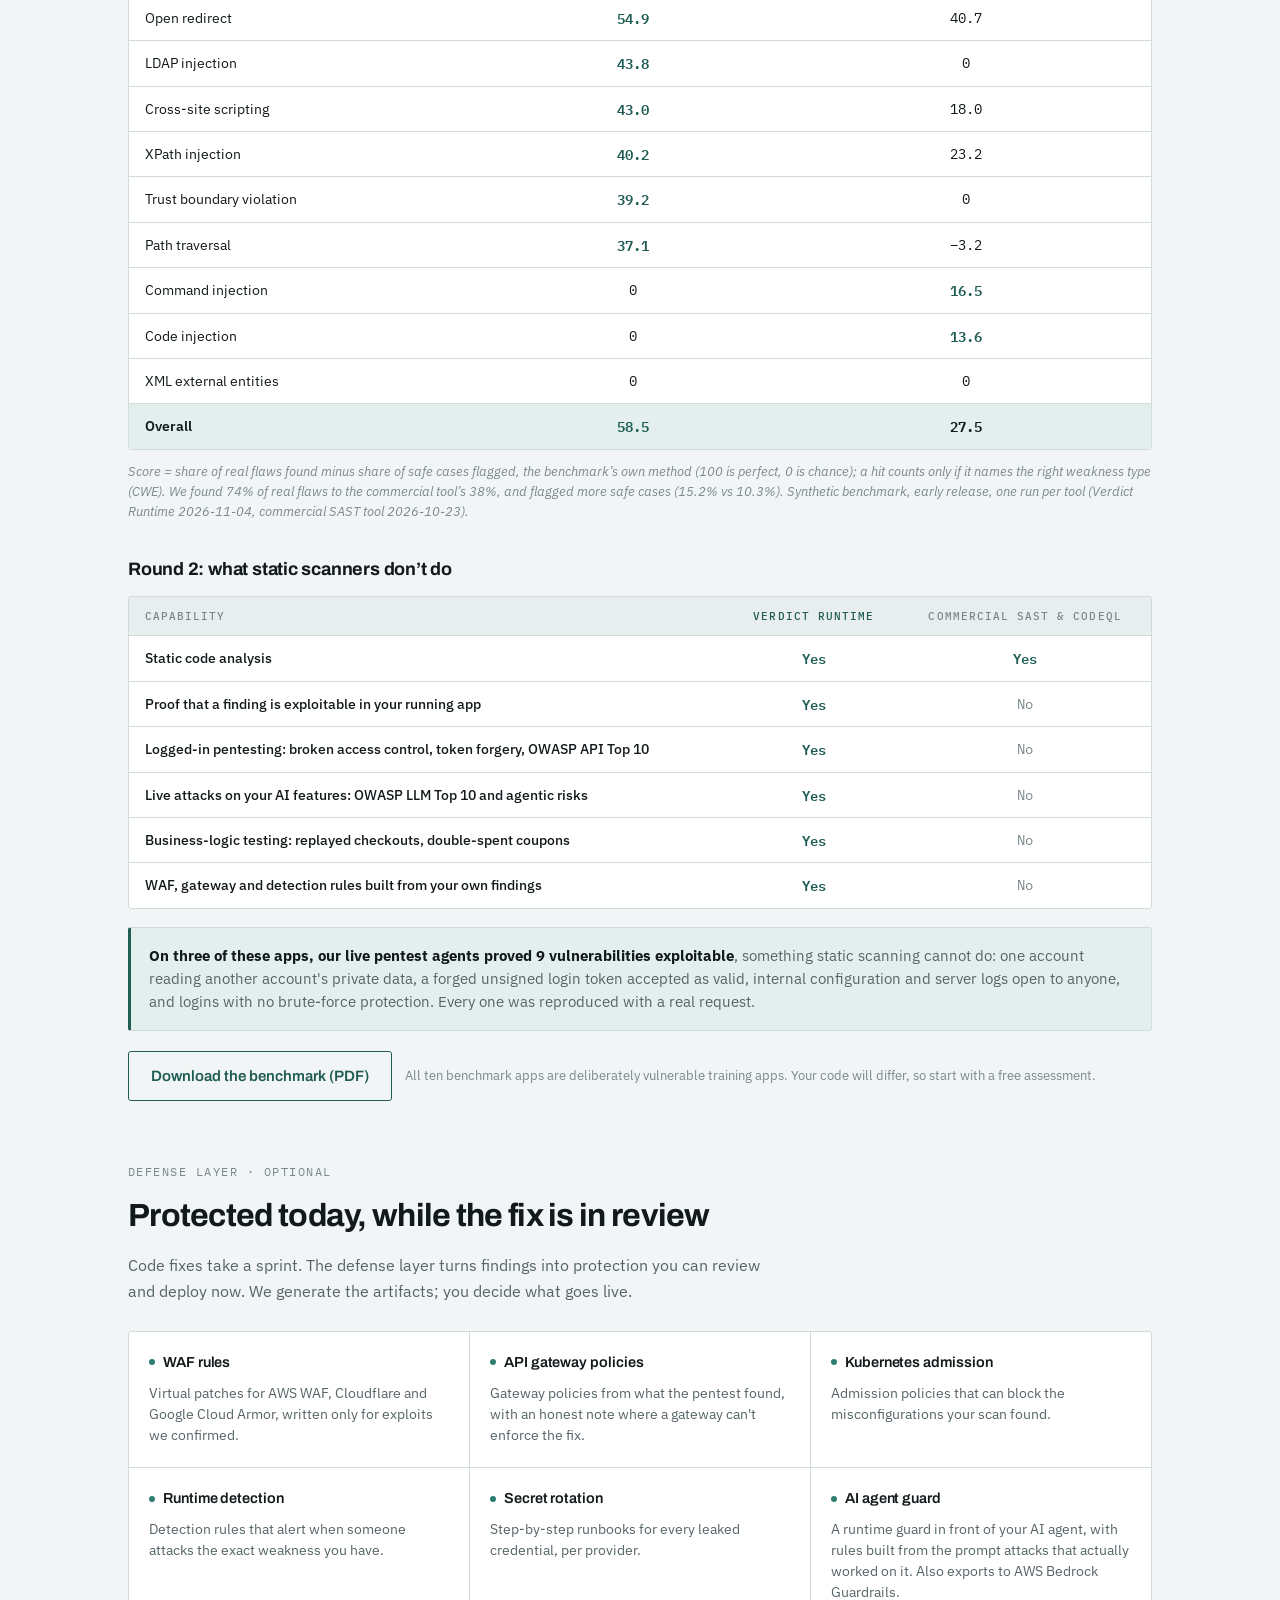
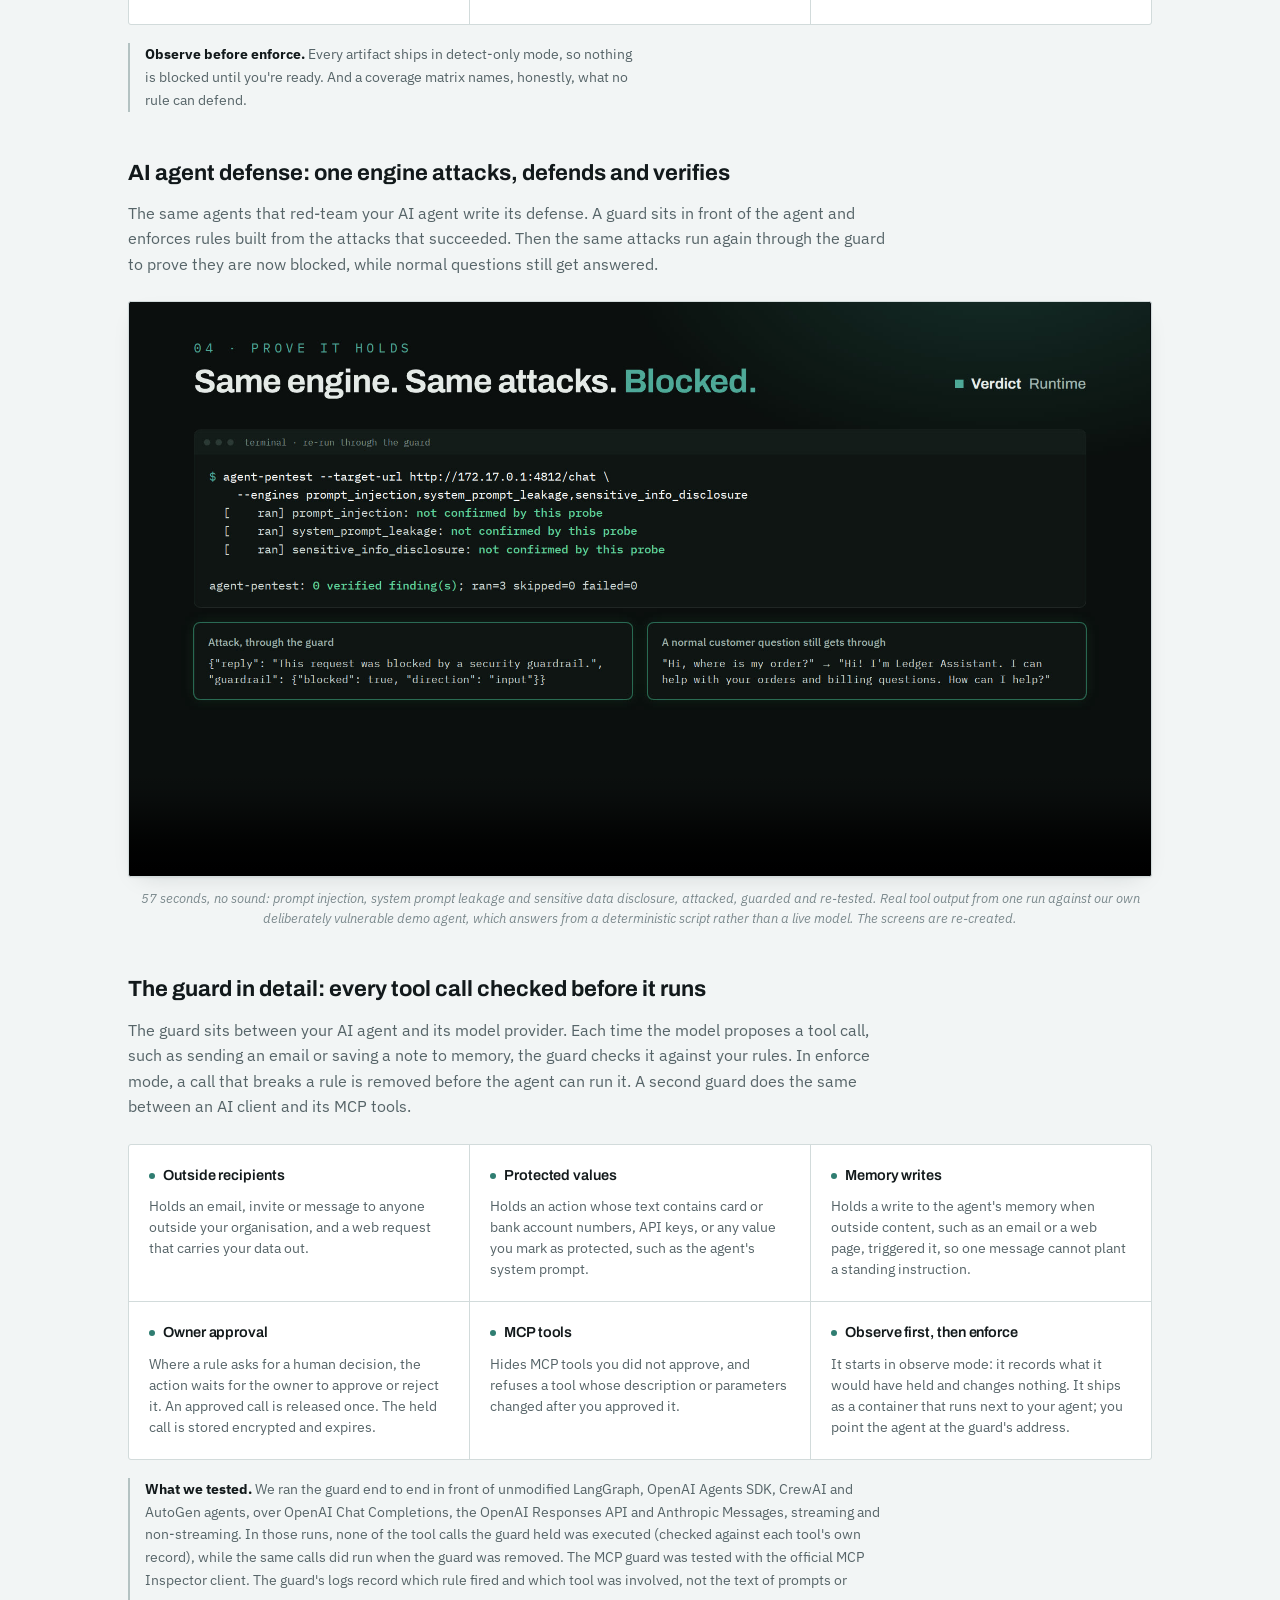
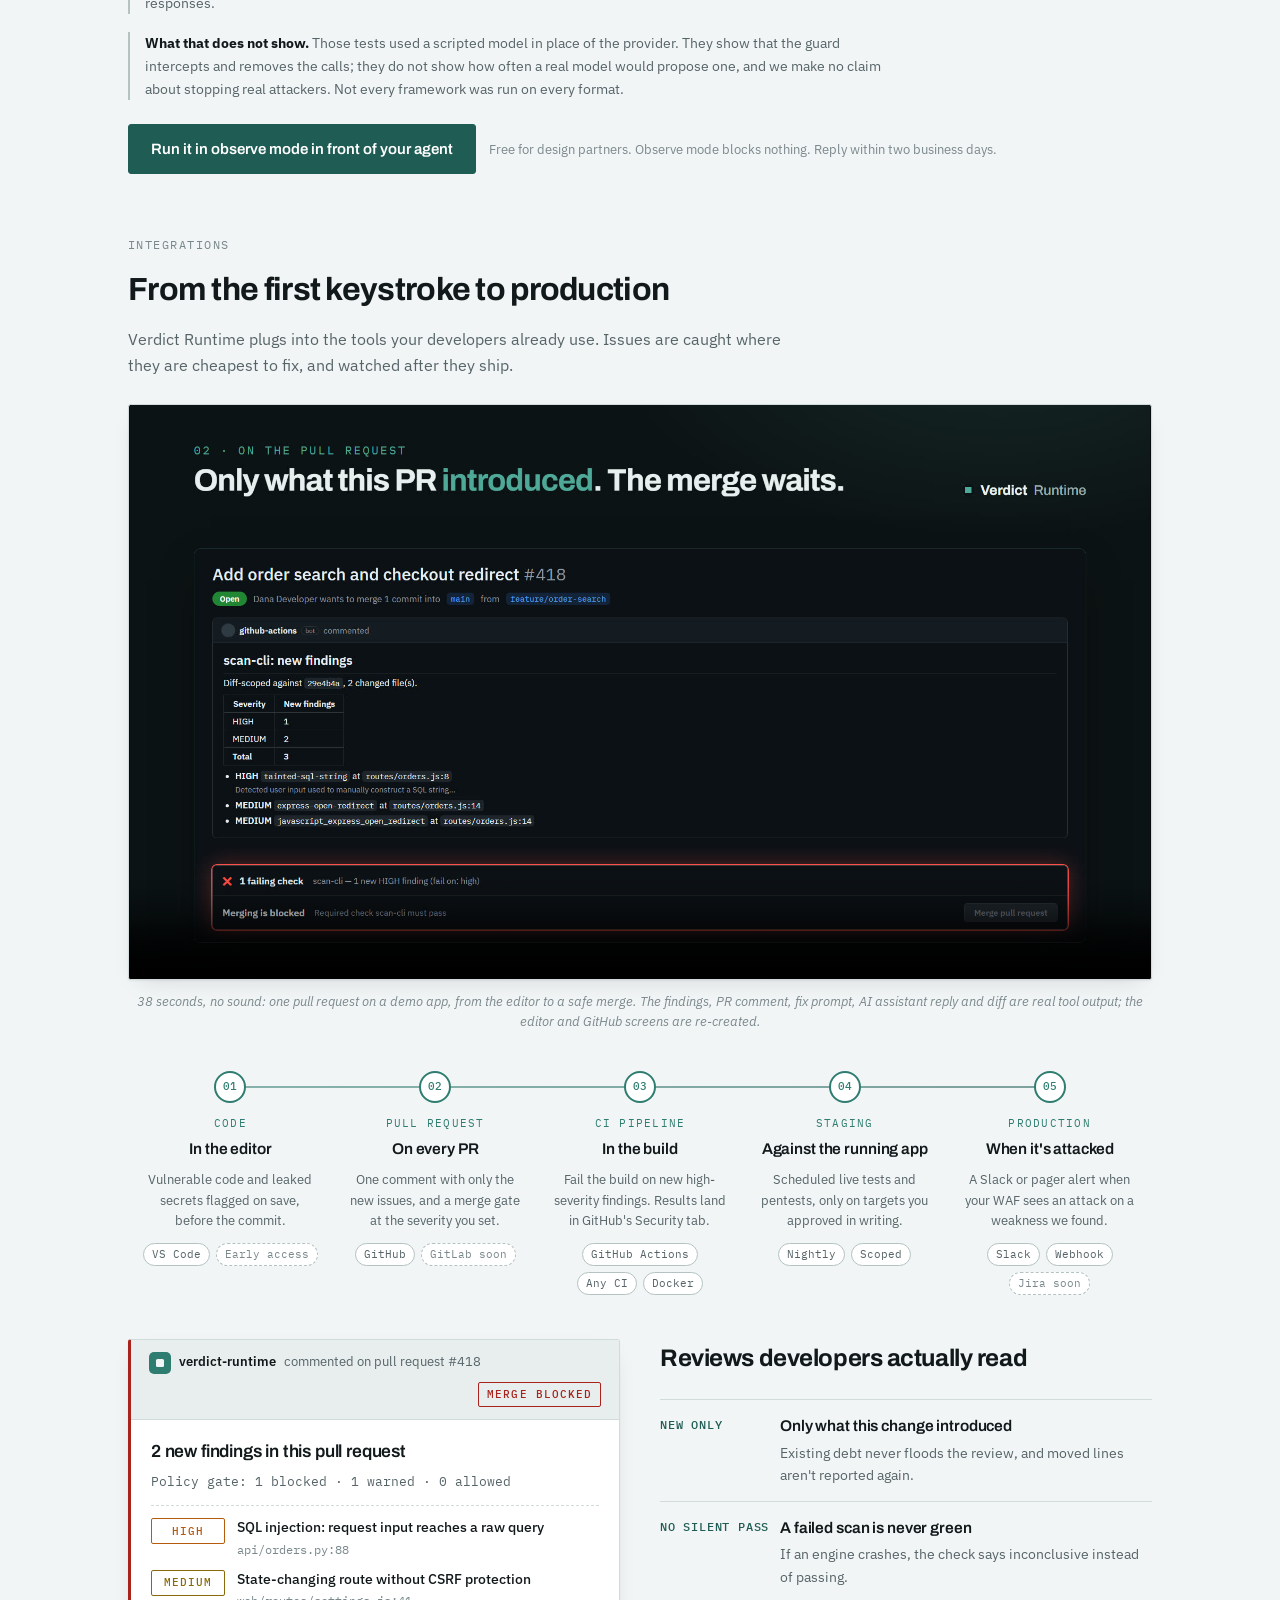
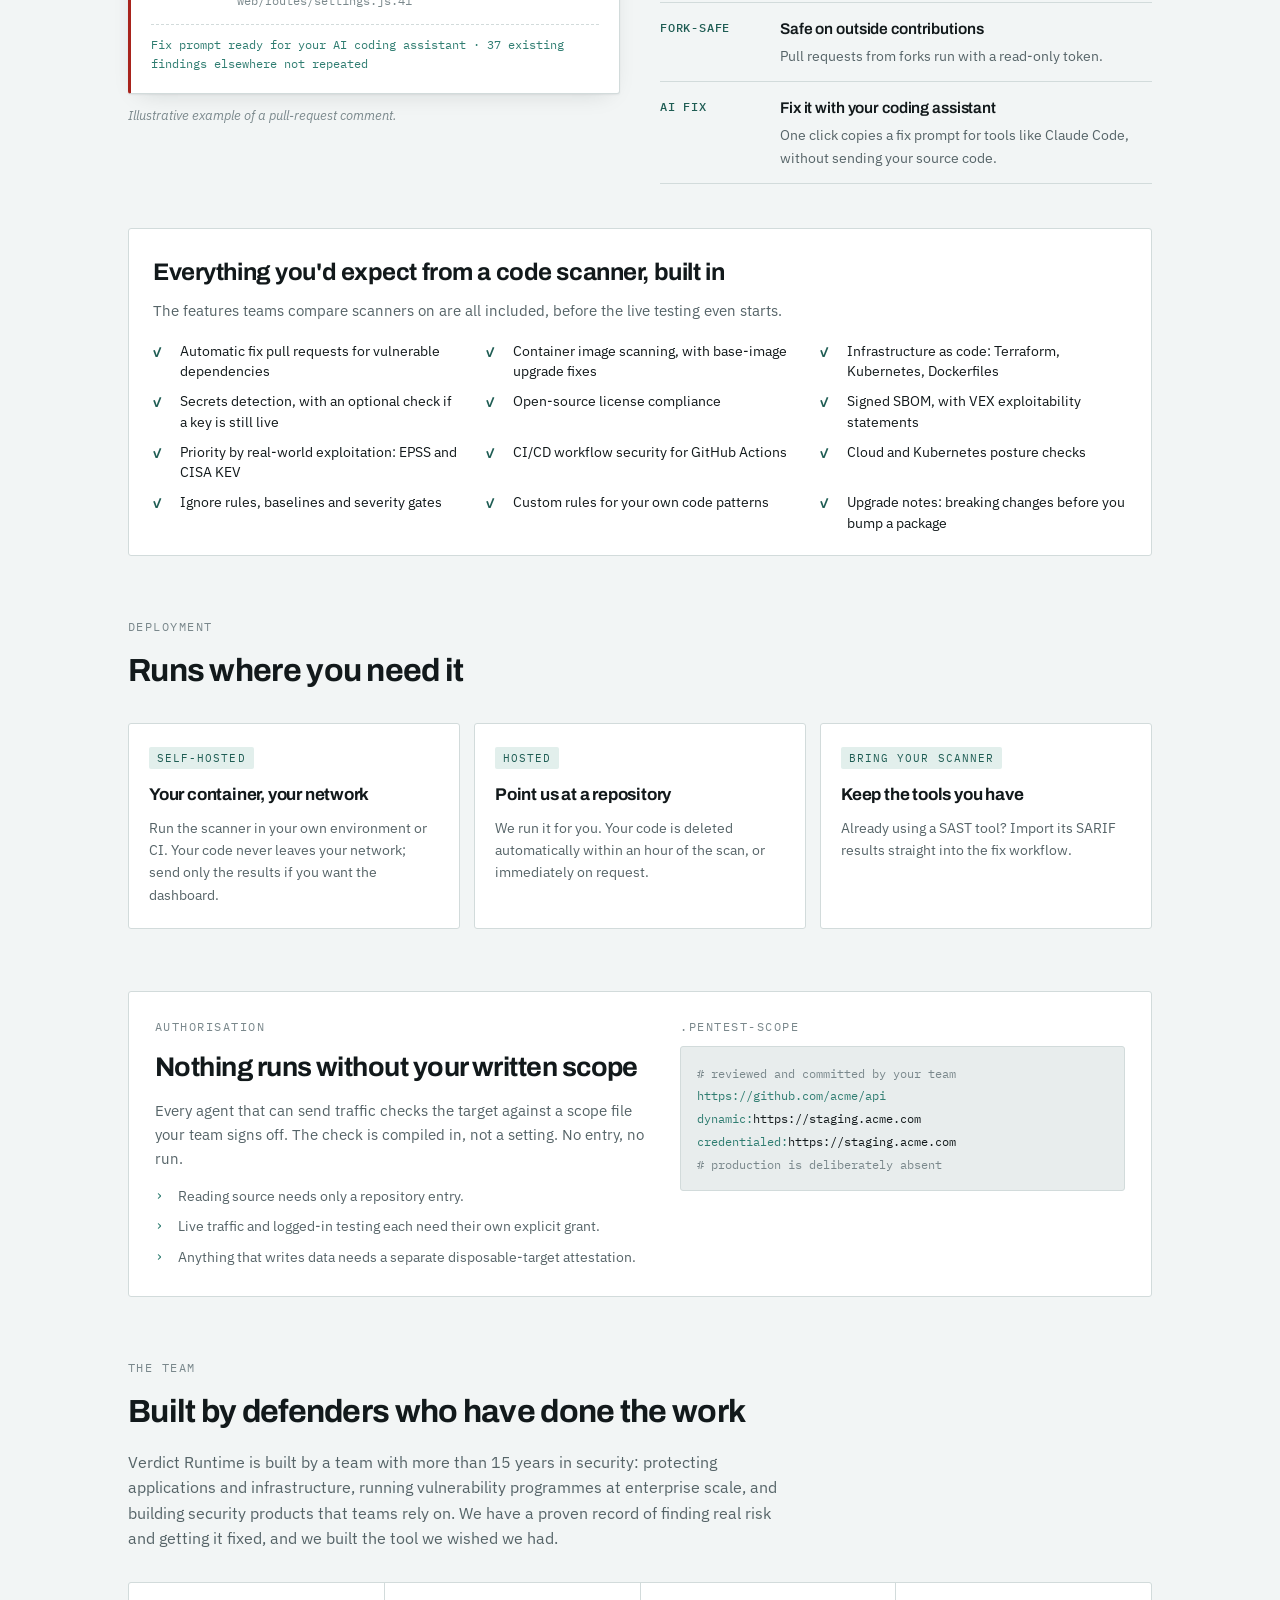
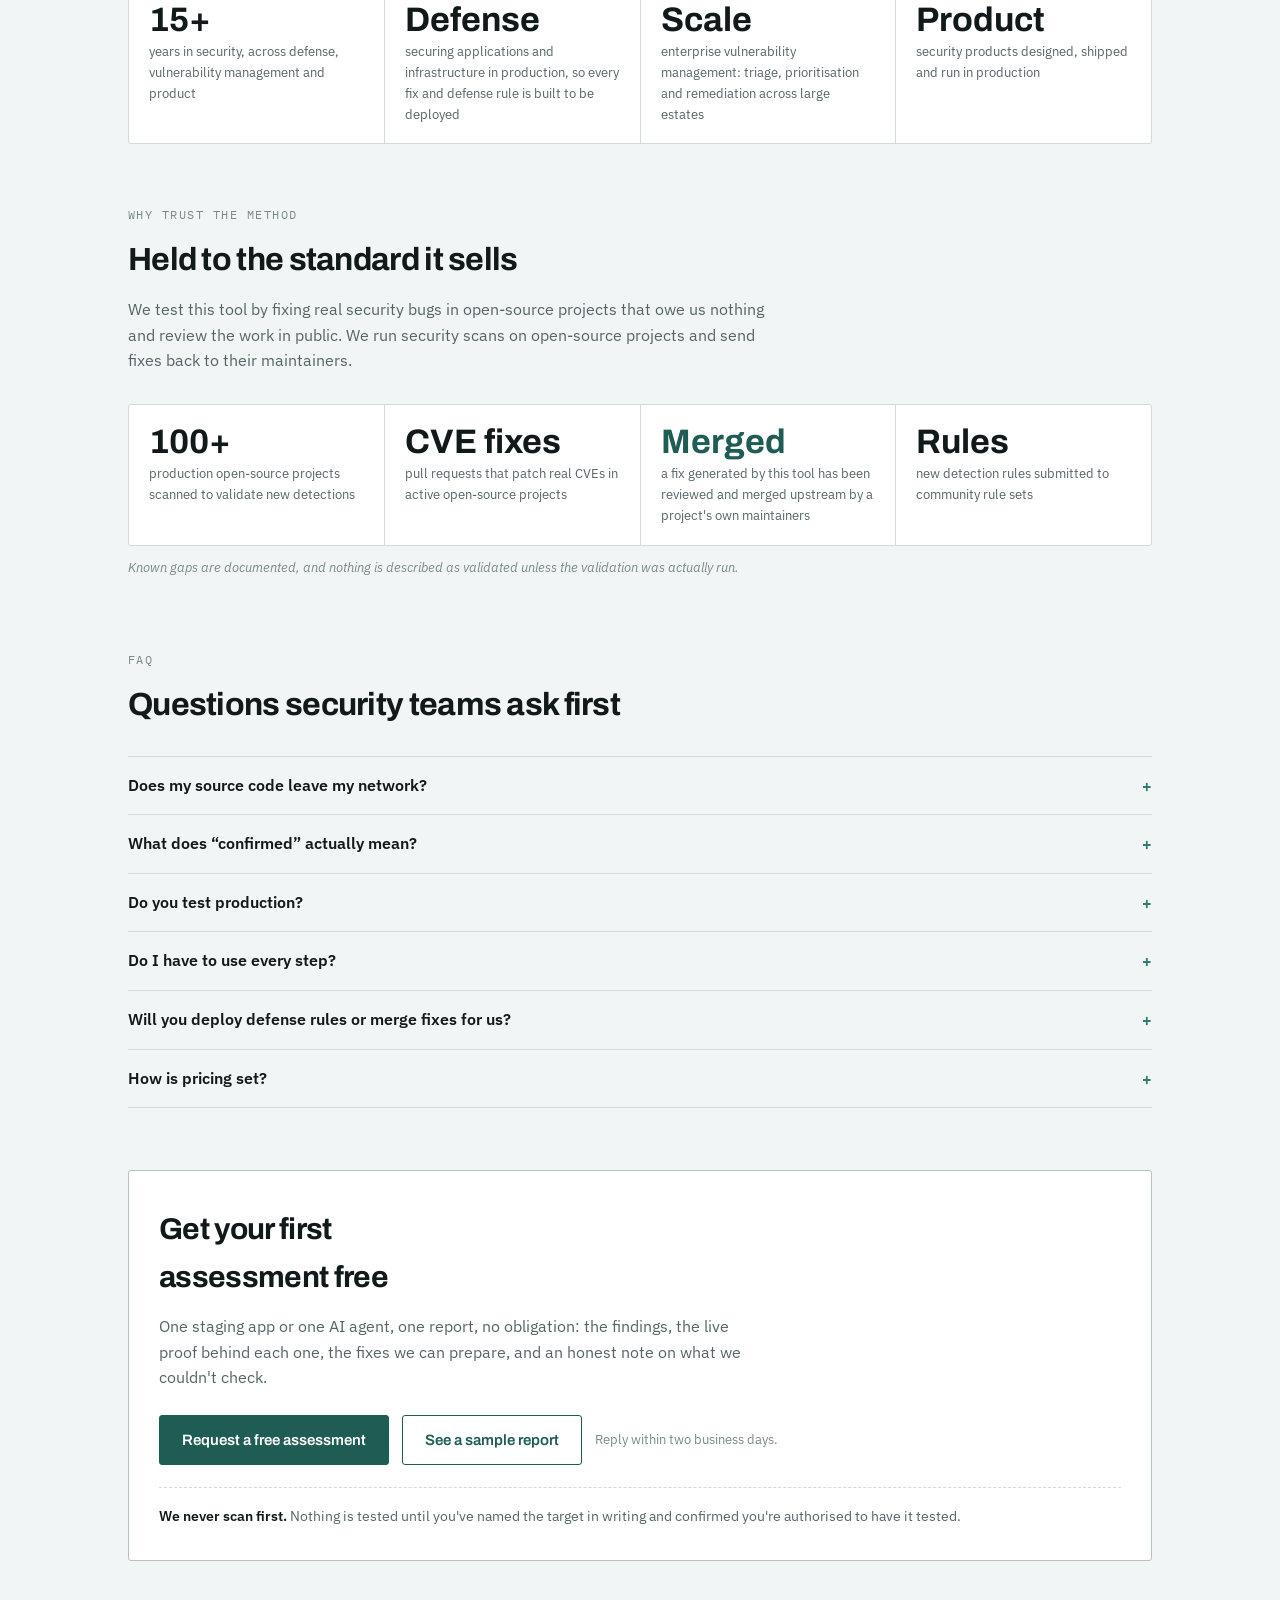
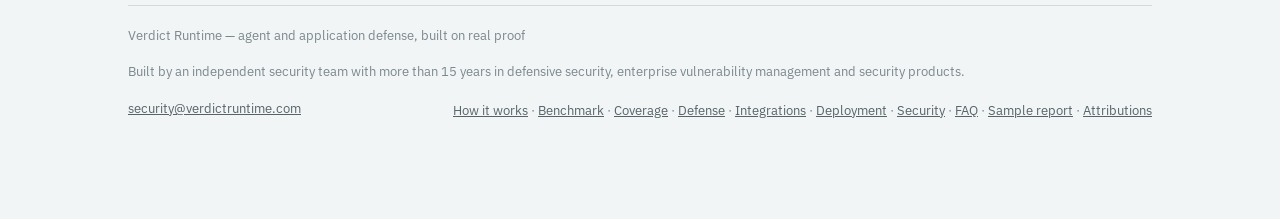
==== commit 5f6792e0: "Trust section: drop small counts, say production Co-Authored-By: Claude Opus 5.5 <noreply@anthropic." ====
--- a/index.html
+++ b/index.html
@@ -680,10 +680,10 @@
     </div>
 
     <div class="stats">
-      <div class="stat"><div class="stat-n">9</div><div class="stat-l">pull requests patching real CVEs in active open-source projects</div></div>
-      <div class="stat"><div class="stat-n ok">2</div><div class="stat-l">accepted by maintainers: one merged, one shipped by the maintainer within minutes</div></div>
-      <div class="stat"><div class="stat-n">100+</div><div class="stat-l">open-source projects scanned to validate new detections</div></div>
-      <div class="stat"><div class="stat-n">2</div><div class="stat-l">detection rules submitted to community rule sets, still in review</div></div>
+      <div class="stat"><div class="stat-n">100+</div><div class="stat-l">production open-source projects scanned to validate new detections</div></div>
+      <div class="stat"><div class="stat-n">CVE fixes</div><div class="stat-l">pull requests that patch real CVEs in active open-source projects</div></div>
+      <div class="stat"><div class="stat-n ok">Merged</div><div class="stat-l">a fix generated by this tool has been reviewed and merged upstream by a project's own maintainers</div></div>
+      <div class="stat"><div class="stat-n">Rules</div><div class="stat-l">new detection rules submitted to community rule sets</div></div>
     </div>
     <p class="caption">Known gaps are documented, and nothing is described as validated unless the validation was actually run.</p>
   </section>
